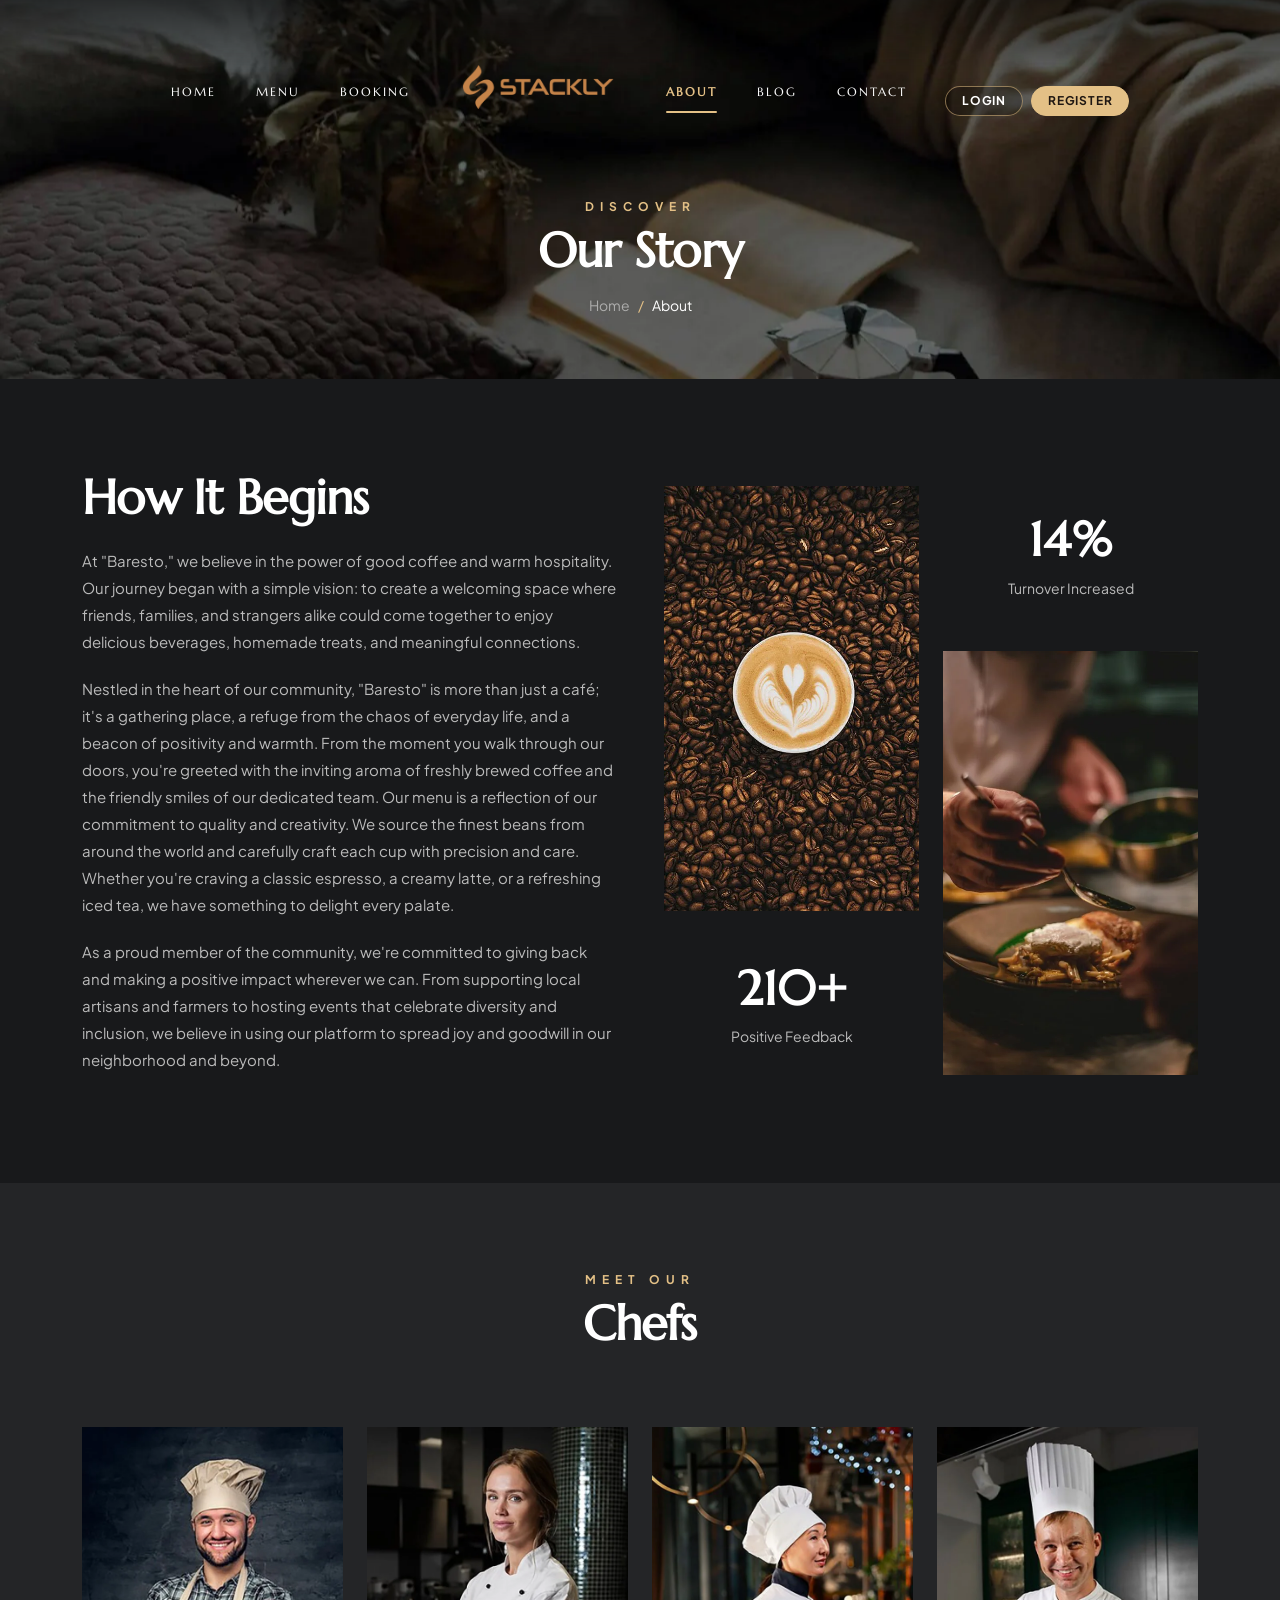
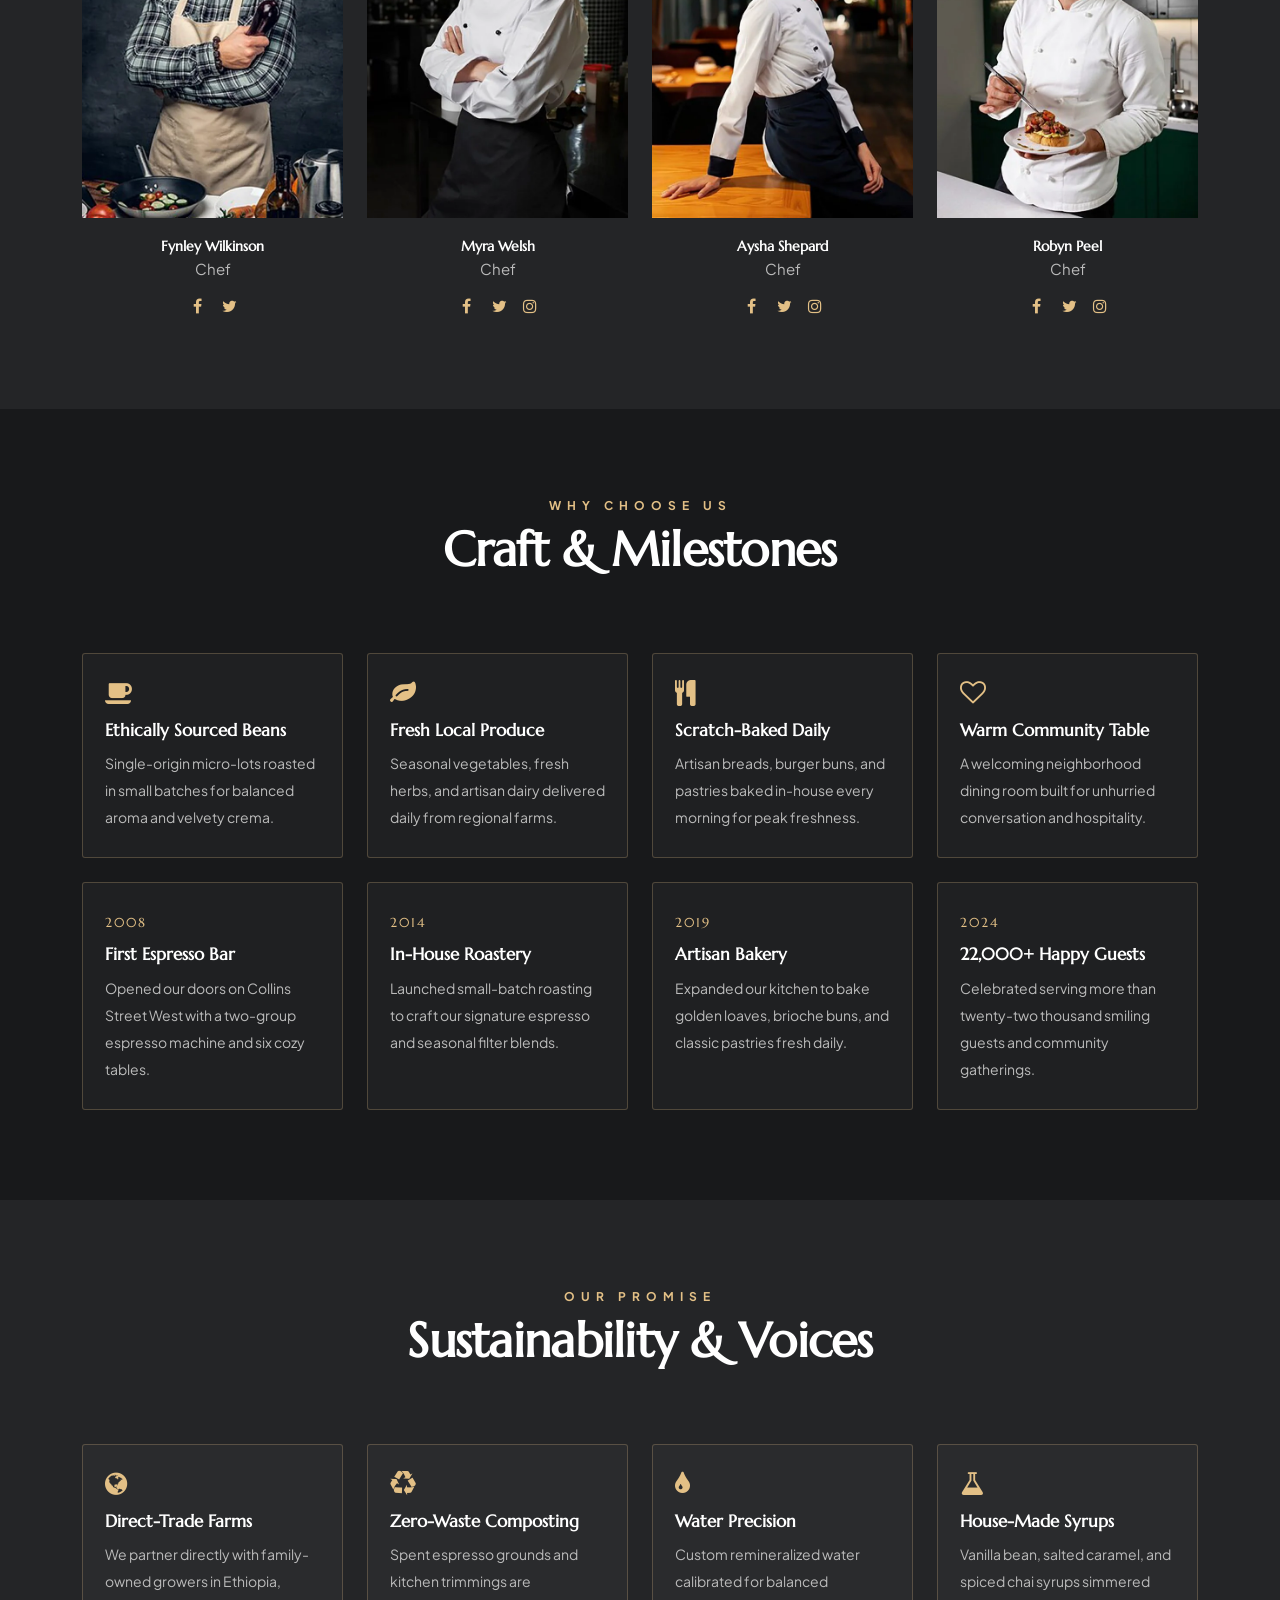
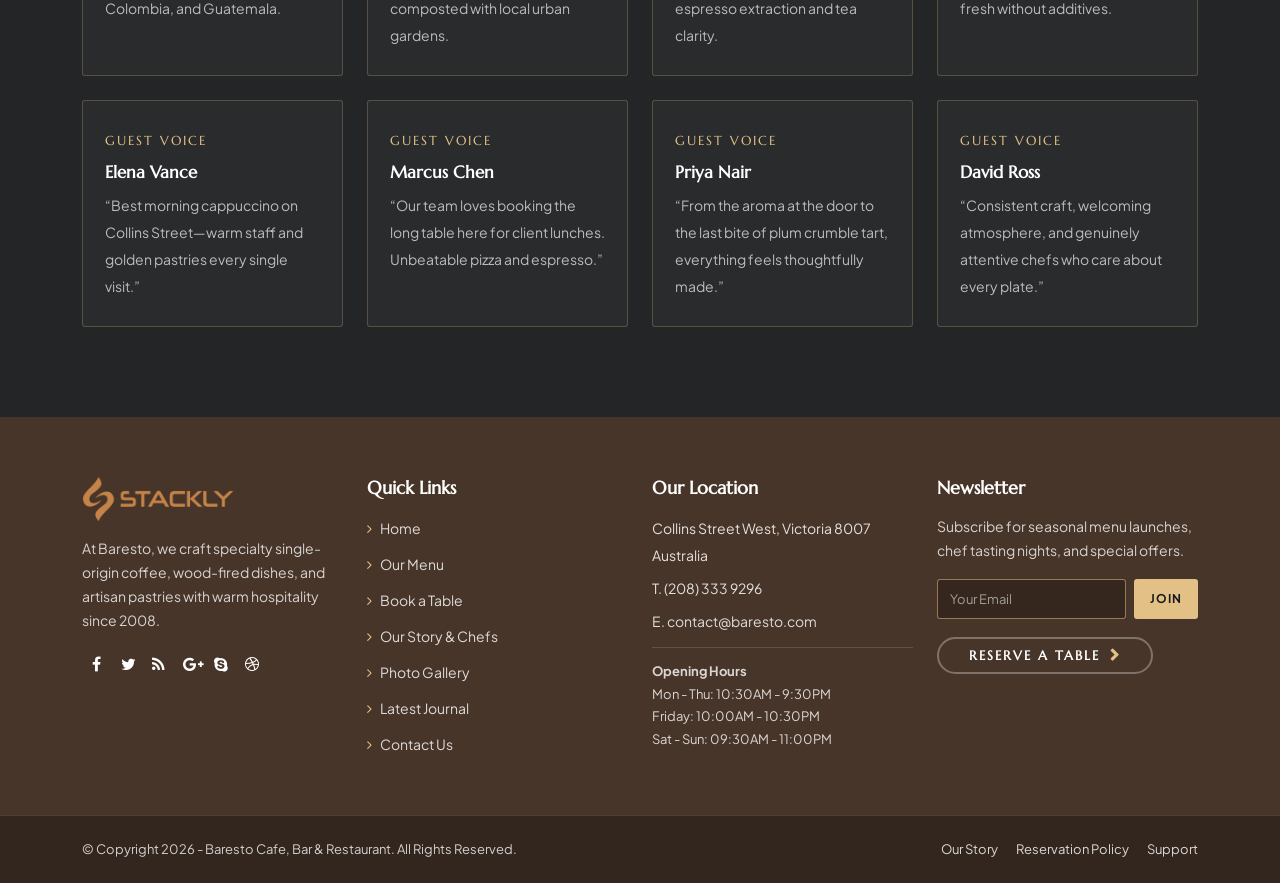
==== about.html @ f7b606c1 "Initial commit: Stackly Restaurant & Cafe website" ====
<!DOCTYPE html>
<html lang="en">

<head>
    <meta charset="utf-8">
    <link rel="icon" href="images/icon.webp" type="image/webp" sizes="16x16">
    <title>Our Story - Baresto</title>
    <meta name="viewport" content="width=device-width, initial-scale=1.0">
    <meta name="description" content="">
    <meta name="keywords" content="">
    <meta name="author" content="">

    <!-- CSS Files
    ================================================== -->
    <link rel="stylesheet" href="css/bootstrap.css" type="text/css">
    <link rel="stylesheet" href="css/plugins.css" type="text/css">
    <link rel="stylesheet" href="css/style.css" type="text/css">
    <link rel="stylesheet" href="css/coloring.css" type="text/css">

    <!-- css for scheme color -->
    <link rel="stylesheet" href="css/cream.css" type="text/css" id="colors">

    <!-- custom css -->
    <link rel="stylesheet" href="css/03_custom.css" type="text/css">

    <style>
        .wow {
            visibility: visible !important;
        }

        #subheader {
            position: relative;
        }

        #subheader h1 {
            float: none;
            margin: 0 0 12px 0;
            padding: 0;
            border: none;
            display: block;
            font-family: var(--title-font);
            font-size: 48px;
            font-weight: var(--title-font-weight);
            letter-spacing: -.015em;
            line-height: 1.2;
            text-transform: none;
            color: #ffffff;
        }

        #subheader .breadcrumb {
            margin-top: 12px;
            margin-bottom: 0;
        }

        .de_count {
            padding: 25px 0;
        }

        .de_count h3,
        .de_count h3 span {
            color: #ffffff;
            font-size: 48px;
            margin-bottom: 5px;
        }

        .de_count > span {
            text-transform: none;
            color: var(--body-font-color-dark);
            font-size: 14px;
        }

        .about-card {
            border: 1px solid rgba(227, 192, 134, 0.25);
            background: rgba(255, 255, 255, 0.03);
            border-radius: 3px;
            padding: 26px 22px;
            height: 100%;
        }

        .about-card i {
            font-size: 26px;
            color: var(--primary-color);
            margin-bottom: 14px;
            display: inline-block;
        }

        .about-card .milestone-year {
            font-family: var(--title-font);
            font-size: 13px;
            letter-spacing: 2px;
            text-transform: uppercase;
            color: var(--primary-color);
            margin-bottom: 8px;
        }

        .about-card h4 {
            color: #ffffff;
            font-size: 17px;
            margin-bottom: 10px;
        }

        .about-card p {
            margin-bottom: 0;
            font-size: 14px;
        }

        @media only screen and (max-width: 992px) {
            header.transparent:not(.bg-dark) {
                position: absolute;
                top: 0;
                left: 0;
                width: 100%;
                background-color: transparent !important;
                background-image: linear-gradient(to bottom, rgba(0, 0, 0, 0.55) 0%, rgba(0, 0, 0, 0) 100%);
            }

            #subheader {
                padding: 95px 0 35px 0;
            }

            #subheader h1 {
                font-size: 38px;
                margin: 0 0 10px 0;
            }
        }
    </style>
</head>

<body class="dark-scheme">

    <div id="wrapper">

        <!-- header begin -->
        <header class="header_center transparent">
            <div class="container">
                <div class="row">
                    <div class="col-lg-12">
                        <!-- logo begin -->
                        <div id="logo">
                            <a href="index.html">
                                <img class="logo logo_dark_bg" src="images/logo.webp" alt="">
                                <img class="logo logo_light_bg" src="images/logo.webp" alt="">
                            </a>
                        </div>
                        <!-- logo close -->

                        <!-- small button begin -->
                        <span id="menu-btn"></span>
                        <!-- small button close -->

                        <!-- mainmenu begin -->
                        <nav>
                            <ul id="mainmenu">
                                <li><a href="index.html">Home</a></li>
                                <li><a href="menu.html">menu</a></li>
                                <li><a href="booking.html">Booking</a></li>
                                <li><a href="about.html" class="active" aria-current="page">About</a>
                                    <ul>
                                        <li><a href="about.html" class="active" aria-current="page">About</a></li>
                                        <li><a href="gallery.html">Gallery</a></li>
                                    </ul>
                                </li>
                                <li><a href="blog.html">Blog</a></li>
                                <li><a href="contact.html">Contact</a></li>
                            </ul>
                        </nav>
                        <div class="clearfix"></div>
                    </div>
                    <!-- mainmenu close -->
                </div>
            </div>
        </header>
        <!-- header close -->

        <!-- content begin -->
        <div id="content" class="no-bottom no-top">

            <!-- subheader begin -->
            <section id="subheader" class="jarallax text-light">
                <img src="images/bg-6.webp" class="jarallax-img" alt="">
                <div class="container">
                    <div class="row">
                        <div class="col-lg-12 text-center">
                            <h5 class="uptitle">Discover</h5>
                            <h1>Our Story</h1>
                            <ol class="breadcrumb">
                                <li class="breadcrumb-item"><a href="index.html">Home</a></li>
                                <li class="breadcrumb-item active" aria-current="page">About</li>
                            </ol>
                        </div>
                    </div>
                </div>
            </section>
            <!-- subheader close -->

            <!-- our story section begin -->
            <section>
                <div class="container">
                    <div class="row gx-5 align-items-center">
                        <div class="col-lg-6">
                            <h2>How It Begins</h2>
                            <p>At "Baresto," we believe in the power of good coffee and warm hospitality. Our journey began with a simple vision: to create a welcoming space where friends, families, and strangers alike could come together to enjoy delicious beverages, homemade treats, and meaningful connections.</p>

                            <p>Nestled in the heart of our community, "Baresto" is more than just a café; it's a gathering place, a refuge from the chaos of everyday life, and a beacon of positivity and warmth. From the moment you walk through our doors, you're greeted with the inviting aroma of freshly brewed coffee and the friendly smiles of our dedicated team. Our menu is a reflection of our commitment to quality and creativity. We source the finest beans from around the world and carefully craft each cup with precision and care. Whether you're craving a classic espresso, a creamy latte, or a refreshing iced tea, we have something to delight every palate.</p>

                            <p>As a proud member of the community, we're committed to giving back and making a positive impact wherever we can. From supporting local artisans and farmers to hosting events that celebrate diversity and inclusion, we believe in using our platform to spread joy and goodwill in our neighborhood and beyond.</p>
                        </div>

                        <div class="col-lg-6">
                            <div class="row g-4 align-items-center">
                                <div class="col-6">
                                    <img src="images/4.webp" class="img-fluid mb-4" alt="">
                                    <div class="de_count">
                                        <h3><span class="timer" data-to="750" data-speed="2500">750</span>+</h3>
                                        <span>Positive Feedback</span>
                                    </div>
                                </div>
                                <div class="col-6">
                                    <div class="de_count mb-4">
                                        <h3><span class="timer" data-to="50" data-speed="2500">50</span>%</h3>
                                        <span>Turnover Increased</span>
                                    </div>
                                    <img src="images/5.webp" class="img-fluid" alt="">
                                </div>
                            </div>
                        </div>
                    </div>
                </div>
            </section>
            <!-- our story section close -->

            <!-- chefs section begin -->
            <section data-bgcolor="rgba(255, 255, 255, .05)">
                <div class="container">
                    <div class="row g-4">
                        <div class="col-lg-12">
                            <div class="text-center">
                                <h5 class="uptitle">Meet Our</h5>
                                <h2>Chefs</h2>
                                <div class="spacer-single"></div>
                            </div>
                        </div>

                        <div class="col-lg-3 col-6 text-center">
                            <div class="position-relative overflow-hidden mb20">
                                <img src="images/1_1.webp" class="img-fluid" alt="">
                            </div>
                            <h4 class="mb-0">Fynley Wilkinson</h4>
                            <div>Chef</div>
                            <div class="social-icons s2 mt-2">
                                <a href="404.html"><i class="fa fa-facebook"></i></a>
                                <a href="404.html"><i class="fa fa-twitter"></i></a>
                            </div>
                        </div>

                        <div class="col-lg-3 col-6 text-center">
                            <div class="position-relative overflow-hidden mb20">
                                <img src="images/2_1.webp" class="img-fluid" alt="">
                            </div>
                            <h4 class="mb-0">Myra Welsh</h4>
                            <div>Chef</div>
                            <div class="social-icons s2 mt-2">
                                <a href="404.html"><i class="fa fa-facebook"></i></a>
                                <a href="404.html"><i class="fa fa-twitter"></i></a>
                                <a href="404.html"><i class="fa fa-instagram"></i></a>
                            </div>
                        </div>

                        <div class="col-lg-3 col-6 text-center">
                            <div class="position-relative overflow-hidden mb20">
                                <img src="images/3_1.webp" class="img-fluid" alt="">
                            </div>
                            <h4 class="mb-0">Aysha Shepard</h4>
                            <div>Chef</div>
                            <div class="social-icons s2 mt-2">
                                <a href="404.html"><i class="fa fa-facebook"></i></a>
                                <a href="404.html"><i class="fa fa-twitter"></i></a>
                                <a href="404.html"><i class="fa fa-instagram"></i></a>
                            </div>
                        </div>

                        <div class="col-lg-3 col-6 text-center">
                            <div class="position-relative overflow-hidden mb20">
                                <img src="images/4_1.webp" class="img-fluid" alt="">
                            </div>
                            <h4 class="mb-0">Robyn Peel</h4>
                            <div>Chef</div>
                            <div class="social-icons s2 mt-2">
                                <a href="404.html"><i class="fa fa-facebook"></i></a>
                                <a href="404.html"><i class="fa fa-twitter"></i></a>
                                <a href="404.html"><i class="fa fa-instagram"></i></a>
                            </div>
                        </div>
                    </div>
                </div>
            </section>
            <!-- chefs section close -->

            <!-- values & milestones section begin -->
            <section>
                <div class="container">
                    <div class="row g-4">
                        <div class="col-lg-12 text-center">
                            <h5 class="uptitle">Why Choose Us</h5>
                            <h2>Craft &amp; Milestones</h2>
                            <div class="spacer-single"></div>
                        </div>

                        <div class="col-lg-3 col-md-6">
                            <div class="about-card">
                                <i class="fa fa-coffee"></i>
                                <h4>Ethically Sourced Beans</h4>
                                <p>Single-origin micro-lots roasted in small batches for balanced aroma and velvety crema.</p>
                            </div>
                        </div>

                        <div class="col-lg-3 col-md-6">
                            <div class="about-card">
                                <i class="fa fa-leaf"></i>
                                <h4>Fresh Local Produce</h4>
                                <p>Seasonal vegetables, fresh herbs, and artisan dairy delivered daily from regional farms.</p>
                            </div>
                        </div>

                        <div class="col-lg-3 col-md-6">
                            <div class="about-card">
                                <i class="fa fa-cutlery"></i>
                                <h4>Scratch-Baked Daily</h4>
                                <p>Artisan breads, burger buns, and pastries baked in-house every morning for peak freshness.</p>
                            </div>
                        </div>

                        <div class="col-lg-3 col-md-6">
                            <div class="about-card">
                                <i class="fa fa-heart-o"></i>
                                <h4>Warm Community Table</h4>
                                <p>A welcoming neighborhood dining room built for unhurried conversation and hospitality.</p>
                            </div>
                        </div>

                        <div class="col-lg-3 col-md-6">
                            <div class="about-card">
                                <div class="milestone-year">2008</div>
                                <h4>First Espresso Bar</h4>
                                <p>Opened our doors on Collins Street West with a two-group espresso machine and six cozy tables.</p>
                            </div>
                        </div>

                        <div class="col-lg-3 col-md-6">
                            <div class="about-card">
                                <div class="milestone-year">2014</div>
                                <h4>In-House Roastery</h4>
                                <p>Launched small-batch roasting to craft our signature espresso and seasonal filter blends.</p>
                            </div>
                        </div>

                        <div class="col-lg-3 col-md-6">
                            <div class="about-card">
                                <div class="milestone-year">2019</div>
                                <h4>Artisan Bakery</h4>
                                <p>Expanded our kitchen to bake golden loaves, brioche buns, and classic pastries fresh daily.</p>
                            </div>
                        </div>

                        <div class="col-lg-3 col-md-6">
                            <div class="about-card">
                                <div class="milestone-year">2024</div>
                                <h4>22,000+ Happy Guests</h4>
                                <p>Celebrated serving more than twenty-two thousand smiling guests and community gatherings.</p>
                            </div>
                        </div>
                    </div>
                </div>
            </section>
            <!-- values & milestones section close -->

            <!-- sustainability & voices section begin -->
            <section data-bgcolor="rgba(255, 255, 255, .05)">
                <div class="container">
                    <div class="row g-4">
                        <div class="col-lg-12 text-center">
                            <h5 class="uptitle">Our Promise</h5>
                            <h2>Sustainability &amp; Voices</h2>
                            <div class="spacer-single"></div>
                        </div>

                        <div class="col-lg-3 col-md-6">
                            <div class="about-card">
                                <i class="fa fa-globe"></i>
                                <h4>Direct-Trade Farms</h4>
                                <p>We partner directly with family-owned growers in Ethiopia, Colombia, and Guatemala.</p>
                            </div>
                        </div>

                        <div class="col-lg-3 col-md-6">
                            <div class="about-card">
                                <i class="fa fa-recycle"></i>
                                <h4>Zero-Waste Composting</h4>
                                <p>Spent espresso grounds and kitchen trimmings are composted with local urban gardens.</p>
                            </div>
                        </div>

                        <div class="col-lg-3 col-md-6">
                            <div class="about-card">
                                <i class="fa fa-tint"></i>
                                <h4>Water Precision</h4>
                                <p>Custom remineralized water calibrated for balanced espresso extraction and tea clarity.</p>
                            </div>
                        </div>

                        <div class="col-lg-3 col-md-6">
                            <div class="about-card">
                                <i class="fa fa-flask"></i>
                                <h4>House-Made Syrups</h4>
                                <p>Vanilla bean, salted caramel, and spiced chai syrups simmered fresh without additives.</p>
                            </div>
                        </div>

                        <div class="col-lg-3 col-md-6">
                            <div class="about-card">
                                <div class="milestone-year">Guest Voice</div>
                                <h4>Elena Vance</h4>
                                <p>“Best morning cappuccino on Collins Street—warm staff and golden pastries every single visit.”</p>
                            </div>
                        </div>

                        <div class="col-lg-3 col-md-6">
                            <div class="about-card">
                                <div class="milestone-year">Guest Voice</div>
                                <h4>Marcus Chen</h4>
                                <p>“Our team loves booking the long table here for client lunches. Unbeatable pizza and espresso.”</p>
                            </div>
                        </div>

                        <div class="col-lg-3 col-md-6">
                            <div class="about-card">
                                <div class="milestone-year">Guest Voice</div>
                                <h4>Priya Nair</h4>
                                <p>“From the aroma at the door to the last bite of plum crumble tart, everything feels thoughtfully made.”</p>
                            </div>
                        </div>

                        <div class="col-lg-3 col-md-6">
                            <div class="about-card">
                                <div class="milestone-year">Guest Voice</div>
                                <h4>David Ross</h4>
                                <p>“Consistent craft, welcoming atmosphere, and genuinely attentive chefs who care about every plate.”</p>
                            </div>
                        </div>
                    </div>
                </div>
            </section>
            <!-- sustainability & voices section close -->

        </div>
        <!-- content close -->

        <!-- footer begin -->
        <footer>
            <div class="container">
                <div class="row g-4">
                    <div class="col-lg-3 col-md-6 sm-text-center">
                        <img class="logo" src="images/logo.webp" alt="Baresto">
                        <p class="footer-desc">At Baresto, we craft specialty single-origin coffee, wood-fired dishes, and artisan pastries with warm hospitality since 2008.</p>
                        <div class="social-icons">
                            <a href="404.html"><i class="fa fa-facebook fa-lg"></i></a>
                            <a href="404.html"><i class="fa fa-twitter fa-lg"></i></a>
                            <a href="404.html"><i class="fa fa-rss fa-lg"></i></a>
                            <a href="404.html"><i class="fa fa-google-plus fa-lg"></i></a>
                            <a href="404.html"><i class="fa fa-skype fa-lg"></i></a>
                            <a href="404.html"><i class="fa fa-dribbble fa-lg"></i></a>
                        </div>
                    </div>

                    <div class="col-lg-3 col-md-6 sm-text-center">
                        <h3>Quick Links</h3>
                        <ul class="footer-links">
                            <li><a href="index.html">Home</a></li>
                            <li><a href="menu.html">Our Menu</a></li>
                            <li><a href="booking.html">Book a Table</a></li>
                            <li><a href="about.html">Our Story &amp; Chefs</a></li>
                            <li><a href="gallery.html">Photo Gallery</a></li>
                            <li><a href="blog.html">Latest Journal</a></li>
                            <li><a href="contact.html">Contact Us</a></li>
                        </ul>
                    </div>

                    <div class="col-lg-3 col-md-6 sm-text-center footer-contact">
                        <h3>Our Location</h3>
                        <p>Collins Street West, Victoria 8007 Australia</p>
                        <p>T. (208) 333 9296</p>
                        <p>E. <a href="mailto:contact@baresto.com">contact@baresto.com</a></p>
                        <div class="footer-hours">
                            <strong>Opening Hours</strong><br>
                            Mon - Thu: 10:30AM - 9:30PM<br>
                            Friday: 10:00AM - 10:30PM<br>
                            Sat - Sun: 09:30AM - 11:00PM
                        </div>
                    </div>

                    <div class="col-lg-3 col-md-6 sm-text-center">
                        <h3>Newsletter</h3>
                        <p class="footer-desc">Subscribe for seasonal menu launches, chef tasting nights, and special offers.</p>
                        <form class="footer-newsletter" action="#" method="post">
                            <input type="email" placeholder="Your Email" required>
                            <button type="submit">Join</button>
                        </form>
                        <div class="footer-newsletter-msg" role="status" aria-live="polite"></div>
                        <a href="404.html" class="btn-line mt-2">Reserve a Table</a>
                    </div>
                </div>
            </div>

            <div class="subfooter">
                <div class="container">
                    <div class="row align-items-center">
                        <div class="col-md-6 sm-text-center">
                            &copy; Copyright 2026 - Baresto Cafe, Bar &amp; Restaurant. All Rights Reserved.
                        </div>
                        <div class="col-md-6 text-md-end sm-text-center subfooter-links">
                            <a href="about.html">Our Story</a>
                            <a href="booking.html">Reservation Policy</a>
                            <a href="contact.html">Support</a>
                        </div>
                    </div>
                </div>
            </div>
        </footer>
        <!-- footer close -->

        <div id="preloader">
            <div class="preloader1"></div>
        </div>
    </div>

    <!-- Javascript Files
    ================================================== -->
    <script src="js/plugins.js"></script>
    <script src="js/designesia.js"></script>

</body>

</html>
---- css/plugins.css ----
@charset "utf-8";
/*!
 * animate.css -http://daneden.me/animate
 * Version - 3.5.1
 * Licensed under the MIT license - http://opensource.org/licenses/MIT
 *
 * Copyright (c) 2016 Daniel Eden
 */
 .animated{-webkit-animation-duration:1s;animation-duration:1s;-webkit-animation-fill-mode:both;animation-fill-mode:both}.animated.infinite{-webkit-animation-iteration-count:infinite;animation-iteration-count:infinite}.animated.hinge{-webkit-animation-duration:2s;animation-duration:2s}.animated.flipOutX,.animated.flipOutY,.animated.bounceIn,.animated.bounceOut{-webkit-animation-duration:.75s;animation-duration:.75s}@-webkit-keyframes bounce{from,20%,53%,80%,to{-webkit-animation-timing-function:cubic-bezier(.215,.61,.355,1);animation-timing-function:cubic-bezier(.215,.61,.355,1);-webkit-transform:translate3d(0,0,0);transform:translate3d(0,0,0)}40%,43%{-webkit-animation-timing-function:cubic-bezier(.755,.05,.855,.06);animation-timing-function:cubic-bezier(.755,.05,.855,.06);-webkit-transform:translate3d(0,-30px,0);transform:translate3d(0,-30px,0)}70%{-webkit-animation-timing-function:cubic-bezier(.755,.05,.855,.06);animation-timing-function:cubic-bezier(.755,.05,.855,.06);-webkit-transform:translate3d(0,-15px,0);transform:translate3d(0,-15px,0)}90%{-webkit-transform:translate3d(0,-4px,0);transform:translate3d(0,-4px,0)}}@keyframes bounce{from,20%,53%,80%,to{-webkit-animation-timing-function:cubic-bezier(.215,.61,.355,1);animation-timing-function:cubic-bezier(.215,.61,.355,1);-webkit-transform:translate3d(0,0,0);transform:translate3d(0,0,0)}40%,43%{-webkit-animation-timing-function:cubic-bezier(.755,.05,.855,.06);animation-timing-function:cubic-bezier(.755,.05,.855,.06);-webkit-transform:translate3d(0,-30px,0);transform:translate3d(0,-30px,0)}70%{-webkit-animation-timing-function:cubic-bezier(.755,.05,.855,.06);animation-timing-function:cubic-bezier(.755,.05,.855,.06);-webkit-transform:translate3d(0,-15px,0);transform:translate3d(0,-15px,0)}90%{-webkit-transform:translate3d(0,-4px,0);transform:translate3d(0,-4px,0)}}.bounce{-webkit-animation-name:bounce;animation-name:bounce;-webkit-transform-origin:center bottom;transform-origin:center bottom}@-webkit-keyframes flash{from,50%,to{opacity:1}25%,75%{opacity:0}}@keyframes flash{from,50%,to{opacity:1}25%,75%{opacity:0}}.flash{-webkit-animation-name:flash;animation-name:flash}@-webkit-keyframes pulse{from{-webkit-transform:scale3d(1,1,1);transform:scale3d(1,1,1)}50%{-webkit-transform:scale3d(1.05,1.05,1.05);transform:scale3d(1.05,1.05,1.05)}to{-webkit-transform:scale3d(1,1,1);transform:scale3d(1,1,1)}}@keyframes pulse{from{-webkit-transform:scale3d(1,1,1);transform:scale3d(1,1,1)}50%{-webkit-transform:scale3d(1.05,1.05,1.05);transform:scale3d(1.05,1.05,1.05)}to{-webkit-transform:scale3d(1,1,1);transform:scale3d(1,1,1)}}.pulse{-webkit-animation-name:pulse;animation-name:pulse}@-webkit-keyframes rubberBand{from{-webkit-transform:scale3d(1,1,1);transform:scale3d(1,1,1)}30%{-webkit-transform:scale3d(1.25,.75,1);transform:scale3d(1.25,.75,1)}40%{-webkit-transform:scale3d(.75,1.25,1);transform:scale3d(.75,1.25,1)}50%{-webkit-transform:scale3d(1.15,.85,1);transform:scale3d(1.15,.85,1)}65%{-webkit-transform:scale3d(.95,1.05,1);transform:scale3d(.95,1.05,1)}75%{-webkit-transform:scale3d(1.05,.95,1);transform:scale3d(1.05,.95,1)}to{-webkit-transform:scale3d(1,1,1);transform:scale3d(1,1,1)}}@keyframes rubberBand{from{-webkit-transform:scale3d(1,1,1);transform:scale3d(1,1,1)}30%{-webkit-transform:scale3d(1.25,.75,1);transform:scale3d(1.25,.75,1)}40%{-webkit-transform:scale3d(.75,1.25,1);transform:scale3d(.75,1.25,1)}50%{-webkit-transform:scale3d(1.15,.85,1);transform:scale3d(1.15,.85,1)}65%{-webkit-transform:scale3d(.95,1.05,1);transform:scale3d(.95,1.05,1)}75%{-webkit-transform:scale3d(1.05,.95,1);transform:scale3d(1.05,.95,1)}to{-webkit-transform:scale3d(1,1,1);transform:scale3d(1,1,1)}}.rubberBand{-webkit-animation-name:rubberBand;animation-name:rubberBand}@-webkit-keyframes shake{from,to{-webkit-transform:translate3d(0,0,0);transform:translate3d(0,0,0)}10%,30%,50%,70%,90%{-webkit-transform:translate3d(-10px,0,0);transform:translate3d(-10px,0,0)}20%,40%,60%,80%{-webkit-transform:translate3d(10px,0,0);transform:translate3d(10px,0,0)}}@keyframes shake{from,to{-webkit-transform:translate3d(0,0,0);transform:translate3d(0,0,0)}10%,30%,50%,70%,90%{-webkit-transform:translate3d(-10px,0,0);transform:translate3d(-10px,0,0)}20%,40%,60%,80%{-webkit-transform:translate3d(10px,0,0);transform:translate3d(10px,0,0)}}.shake{-webkit-animation-name:shake;animation-name:shake}@-webkit-keyframes headShake{0%{-webkit-transform:translateX(0);transform:translateX(0)}6.5%{-webkit-transform:translateX(-6px) rotateY(-9deg);transform:translateX(-6px) rotateY(-9deg)}18.5%{-webkit-transform:translateX(5px) rotateY(7deg);transform:translateX(5px) rotateY(7deg)}31.5%{-webkit-transform:translateX(-3px) rotateY(-5deg);transform:translateX(-3px) rotateY(-5deg)}43.5%{-webkit-transform:translateX(2px) rotateY(3deg);transform:translateX(2px) rotateY(3deg)}50%{-webkit-transform:translateX(0);transform:translateX(0)}}@keyframes headShake{0%{-webkit-transform:translateX(0);transform:translateX(0)}6.5%{-webkit-transform:translateX(-6px) rotateY(-9deg);transform:translateX(-6px) rotateY(-9deg)}18.5%{-webkit-transform:translateX(5px) rotateY(7deg);transform:translateX(5px) rotateY(7deg)}31.5%{-webkit-transform:translateX(-3px) rotateY(-5deg);transform:translateX(-3px) rotateY(-5deg)}43.5%{-webkit-transform:translateX(2px) rotateY(3deg);transform:translateX(2px) rotateY(3deg)}50%{-webkit-transform:translateX(0);transform:translateX(0)}}.headShake{-webkit-animation-timing-function:ease-in-out;animation-timing-function:ease-in-out;-webkit-animation-name:headShake;animation-name:headShake}@-webkit-keyframes swing{20%{-webkit-transform:rotate3d(0,0,1,15deg);transform:rotate3d(0,0,1,15deg)}40%{-webkit-transform:rotate3d(0,0,1,-10deg);transform:rotate3d(0,0,1,-10deg)}60%{-webkit-transform:rotate3d(0,0,1,5deg);transform:rotate3d(0,0,1,5deg)}80%{-webkit-transform:rotate3d(0,0,1,-5deg);transform:rotate3d(0,0,1,-5deg)}to{-webkit-transform:rotate3d(0,0,1,0deg);transform:rotate3d(0,0,1,0deg)}}@keyframes swing{20%{-webkit-transform:rotate3d(0,0,1,15deg);transform:rotate3d(0,0,1,15deg)}40%{-webkit-transform:rotate3d(0,0,1,-10deg);transform:rotate3d(0,0,1,-10deg)}60%{-webkit-transform:rotate3d(0,0,1,5deg);transform:rotate3d(0,0,1,5deg)}80%{-webkit-transform:rotate3d(0,0,1,-5deg);transform:rotate3d(0,0,1,-5deg)}to{-webkit-transform:rotate3d(0,0,1,0deg);transform:rotate3d(0,0,1,0deg)}}.swing{-webkit-transform-origin:top center;transform-origin:top center;-webkit-animation-name:swing;animation-name:swing}@-webkit-keyframes tada{from{-webkit-transform:scale3d(1,1,1);transform:scale3d(1,1,1)}10%,20%{-webkit-transform:scale3d(.9,.9,.9) rotate3d(0,0,1,-3deg);transform:scale3d(.9,.9,.9) rotate3d(0,0,1,-3deg)}30%,50%,70%,90%{-webkit-transform:scale3d(1.1,1.1,1.1) rotate3d(0,0,1,3deg);transform:scale3d(1.1,1.1,1.1) rotate3d(0,0,1,3deg)}40%,60%,80%{-webkit-transform:scale3d(1.1,1.1,1.1) rotate3d(0,0,1,-3deg);transform:scale3d(1.1,1.1,1.1) rotate3d(0,0,1,-3deg)}to{-webkit-transform:scale3d(1,1,1);transform:scale3d(1,1,1)}}@keyframes tada{from{-webkit-transform:scale3d(1,1,1);transform:scale3d(1,1,1)}10%,20%{-webkit-transform:scale3d(.9,.9,.9) rotate3d(0,0,1,-3deg);transform:scale3d(.9,.9,.9) rotate3d(0,0,1,-3deg)}30%,50%,70%,90%{-webkit-transform:scale3d(1.1,1.1,1.1) rotate3d(0,0,1,3deg);transform:scale3d(1.1,1.1,1.1) rotate3d(0,0,1,3deg)}40%,60%,80%{-webkit-transform:scale3d(1.1,1.1,1.1) rotate3d(0,0,1,-3deg);transform:scale3d(1.1,1.1,1.1) rotate3d(0,0,1,-3deg)}to{-webkit-transform:scale3d(1,1,1);transform:scale3d(1,1,1)}}.tada{-webkit-animation-name:tada;animation-name:tada}@-webkit-keyframes wobble{from{-webkit-transform:none;transform:none}15%{-webkit-transform:translate3d(-25%,0,0) rotate3d(0,0,1,-5deg);transform:translate3d(-25%,0,0) rotate3d(0,0,1,-5deg)}30%{-webkit-transform:translate3d(20%,0,0) rotate3d(0,0,1,3deg);transform:translate3d(20%,0,0) rotate3d(0,0,1,3deg)}45%{-webkit-transform:translate3d(-15%,0,0) rotate3d(0,0,1,-3deg);transform:translate3d(-15%,0,0) rotate3d(0,0,1,-3deg)}60%{-webkit-transform:translate3d(10%,0,0) rotate3d(0,0,1,2deg);transform:translate3d(10%,0,0) rotate3d(0,0,1,2deg)}75%{-webkit-transform:translate3d(-5%,0,0) rotate3d(0,0,1,-1deg);transform:translate3d(-5%,0,0) rotate3d(0,0,1,-1deg)}to{-webkit-transform:none;transform:none}}@keyframes wobble{from{-webkit-transform:none;transform:none}15%{-webkit-transform:translate3d(-25%,0,0) rotate3d(0,0,1,-5deg);transform:translate3d(-25%,0,0) rotate3d(0,0,1,-5deg)}30%{-webkit-transform:translate3d(20%,0,0) rotate3d(0,0,1,3deg);transform:translate3d(20%,0,0) rotate3d(0,0,1,3deg)}45%{-webkit-transform:translate3d(-15%,0,0) rotate3d(0,0,1,-3deg);transform:translate3d(-15%,0,0) rotate3d(0,0,1,-3deg)}60%{-webkit-transform:translate3d(10%,0,0) rotate3d(0,0,1,2deg);transform:translate3d(10%,0,0) rotate3d(0,0,1,2deg)}75%{-webkit-transform:translate3d(-5%,0,0) rotate3d(0,0,1,-1deg);transform:translate3d(-5%,0,0) rotate3d(0,0,1,-1deg)}to{-webkit-transform:none;transform:none}}.wobble{-webkit-animation-name:wobble;animation-name:wobble}@-webkit-keyframes jello{from,11.1%,to{-webkit-transform:none;transform:none}22.2%{-webkit-transform:skewX(-12.5deg) skewY(-12.5deg);transform:skewX(-12.5deg) skewY(-12.5deg)}33.3%{-webkit-transform:skewX(6.25deg) skewY(6.25deg);transform:skewX(6.25deg) skewY(6.25deg)}44.4%{-webkit-transform:skewX(-3.125deg) skewY(-3.125deg);transform:skewX(-3.125deg) skewY(-3.125deg)}55.5%{-webkit-transform:skewX(1.5625deg) skewY(1.5625deg);transform:skewX(1.5625deg) skewY(1.5625deg)}66.6%{-webkit-transform:skewX(-0.78125deg) skewY(-0.78125deg);transform:skewX(-0.78125deg) skewY(-0.78125deg)}77.7%{-webkit-transform:skewX(0.390625deg) skewY(0.390625deg);transform:skewX(0.390625deg) skewY(0.390625deg)}88.8%{-webkit-transform:skewX(-0.1953125deg) skewY(-0.1953125deg);transform:skewX(-0.1953125deg) skewY(-0.1953125deg)}}@keyframes jello{from,11.1%,to{-webkit-transform:none;transform:none}22.2%{-webkit-transform:skewX(-12.5deg) skewY(-12.5deg);transform:skewX(-12.5deg) skewY(-12.5deg)}33.3%{-webkit-transform:skewX(6.25deg) skewY(6.25deg);transform:skewX(6.25deg) skewY(6.25deg)}44.4%{-webkit-transform:skewX(-3.125deg) skewY(-3.125deg);transform:skewX(-3.125deg) skewY(-3.125deg)}55.5%{-webkit-transform:skewX(1.5625deg) skewY(1.5625deg);transform:skewX(1.5625deg) skewY(1.5625deg)}66.6%{-webkit-transform:skewX(-0.78125deg) skewY(-0.78125deg);transform:skewX(-0.78125deg) skewY(-0.78125deg)}77.7%{-webkit-transform:skewX(0.390625deg) skewY(0.390625deg);transform:skewX(0.390625deg) skewY(0.390625deg)}88.8%{-webkit-transform:skewX(-0.1953125deg) skewY(-0.1953125deg);transform:skewX(-0.1953125deg) skewY(-0.1953125deg)}}.jello{-webkit-animation-name:jello;animation-name:jello;-webkit-transform-origin:center;transform-origin:center}@-webkit-keyframes bounceIn{from,20%,40%,60%,80%,to{-webkit-animation-timing-function:cubic-bezier(.215,.61,.355,1);animation-timing-function:cubic-bezier(.215,.61,.355,1)}0%{opacity:0;-webkit-transform:scale3d(.3,.3,.3);transform:scale3d(.3,.3,.3)}20%{-webkit-transform:scale3d(1.1,1.1,1.1);transform:scale3d(1.1,1.1,1.1)}40%{-webkit-transform:scale3d(.9,.9,.9);transform:scale3d(.9,.9,.9)}60%{opacity:1;-webkit-transform:scale3d(1.03,1.03,1.03);transform:scale3d(1.03,1.03,1.03)}80%{-webkit-transform:scale3d(.97,.97,.97);transform:scale3d(.97,.97,.97)}to{opacity:1;-webkit-transform:scale3d(1,1,1);transform:scale3d(1,1,1)}}@keyframes bounceIn{from,20%,40%,60%,80%,to{-webkit-animation-timing-function:cubic-bezier(.215,.61,.355,1);animation-timing-function:cubic-bezier(.215,.61,.355,1)}0%{opacity:0;-webkit-transform:scale3d(.3,.3,.3);transform:scale3d(.3,.3,.3)}20%{-webkit-transform:scale3d(1.1,1.1,1.1);transform:scale3d(1.1,1.1,1.1)}40%{-webkit-transform:scale3d(.9,.9,.9);transform:scale3d(.9,.9,.9)}60%{opacity:1;-webkit-transform:scale3d(1.03,1.03,1.03);transform:scale3d(1.03,1.03,1.03)}80%{-webkit-transform:scale3d(.97,.97,.97);transform:scale3d(.97,.97,.97)}to{opacity:1;-webkit-transform:scale3d(1,1,1);transform:scale3d(1,1,1)}}.bounceIn{-webkit-animation-name:bounceIn;animation-name:bounceIn}@-webkit-keyframes bounceInDown{from,60%,75%,90%,to{-webkit-animation-timing-function:cubic-bezier(.215,.61,.355,1);animation-timing-function:cubic-bezier(.215,.61,.355,1)}0%{opacity:0;-webkit-transform:translate3d(0,-3000px,0);transform:translate3d(0,-3000px,0)}60%{opacity:1;-webkit-transform:translate3d(0,25px,0);transform:translate3d(0,25px,0)}75%{-webkit-transform:translate3d(0,-10px,0);transform:translate3d(0,-10px,0)}90%{-webkit-transform:translate3d(0,5px,0);transform:translate3d(0,5px,0)}to{-webkit-transform:none;transform:none}}@keyframes bounceInDown{from,60%,75%,90%,to{-webkit-animation-timing-function:cubic-bezier(.215,.61,.355,1);animation-timing-function:cubic-bezier(.215,.61,.355,1)}0%{opacity:0;-webkit-transform:translate3d(0,-3000px,0);transform:translate3d(0,-3000px,0)}60%{opacity:1;-webkit-transform:translate3d(0,25px,0);transform:translate3d(0,25px,0)}75%{-webkit-transform:translate3d(0,-10px,0);transform:translate3d(0,-10px,0)}90%{-webkit-transform:translate3d(0,5px,0);transform:translate3d(0,5px,0)}to{-webkit-transform:none;transform:none}}.bounceInDown{-webkit-animation-name:bounceInDown;animation-name:bounceInDown}@-webkit-keyframes bounceInLeft{from,60%,75%,90%,to{-webkit-animation-timing-function:cubic-bezier(.215,.61,.355,1);animation-timing-function:cubic-bezier(.215,.61,.355,1)}0%{opacity:0;-webkit-transform:translate3d(-3000px,0,0);transform:translate3d(-3000px,0,0)}60%{opacity:1;-webkit-transform:translate3d(25px,0,0);transform:translate3d(25px,0,0)}75%{-webkit-transform:translate3d(-10px,0,0);transform:translate3d(-10px,0,0)}90%{-webkit-transform:translate3d(5px,0,0);transform:translate3d(5px,0,0)}to{-webkit-transform:none;transform:none}}@keyframes bounceInLeft{from,60%,75%,90%,to{-webkit-animation-timing-function:cubic-bezier(.215,.61,.355,1);animation-timing-function:cubic-bezier(.215,.61,.355,1)}0%{opacity:0;-webkit-transform:translate3d(-3000px,0,0);transform:translate3d(-3000px,0,0)}60%{opacity:1;-webkit-transform:translate3d(25px,0,0);transform:translate3d(25px,0,0)}75%{-webkit-transform:translate3d(-10px,0,0);transform:translate3d(-10px,0,0)}90%{-webkit-transform:translate3d(5px,0,0);transform:translate3d(5px,0,0)}to{-webkit-transform:none;transform:none}}.bounceInLeft{-webkit-animation-name:bounceInLeft;animation-name:bounceInLeft}@-webkit-keyframes bounceInRight{from,60%,75%,90%,to{-webkit-animation-timing-function:cubic-bezier(.215,.61,.355,1);animation-timing-function:cubic-bezier(.215,.61,.355,1)}from{opacity:0;-webkit-transform:translate3d(3000px,0,0);transform:translate3d(3000px,0,0)}60%{opacity:1;-webkit-transform:translate3d(-25px,0,0);transform:translate3d(-25px,0,0)}75%{-webkit-transform:translate3d(10px,0,0);transform:translate3d(10px,0,0)}90%{-webkit-transform:translate3d(-5px,0,0);transform:translate3d(-5px,0,0)}to{-webkit-transform:none;transform:none}}@keyframes bounceInRight{from,60%,75%,90%,to{-webkit-animation-timing-function:cubic-bezier(.215,.61,.355,1);animation-timing-function:cubic-bezier(.215,.61,.355,1)}from{opacity:0;-webkit-transform:translate3d(3000px,0,0);transform:translate3d(3000px,0,0)}60%{opacity:1;-webkit-transform:translate3d(-25px,0,0);transform:translate3d(-25px,0,0)}75%{-webkit-transform:translate3d(10px,0,0);transform:translate3d(10px,0,0)}90%{-webkit-transform:translate3d(-5px,0,0);transform:translate3d(-5px,0,0)}to{-webkit-transform:none;transform:none}}.bounceInRight{-webkit-animation-name:bounceInRight;animation-name:bounceInRight}@-webkit-keyframes bounceInUp{from,60%,75%,90%,to{-webkit-animation-timing-function:cubic-bezier(.215,.61,.355,1);animation-timing-function:cubic-bezier(.215,.61,.355,1)}from{opacity:0;-webkit-transform:translate3d(0,3000px,0);transform:translate3d(0,3000px,0)}60%{opacity:1;-webkit-transform:translate3d(0,-20px,0);transform:translate3d(0,-20px,0)}75%{-webkit-transform:translate3d(0,10px,0);transform:translate3d(0,10px,0)}90%{-webkit-transform:translate3d(0,-5px,0);transform:translate3d(0,-5px,0)}to{-webkit-transform:translate3d(0,0,0);transform:translate3d(0,0,0)}}@keyframes bounceInUp{from,60%,75%,90%,to{-webkit-animation-timing-function:cubic-bezier(.215,.61,.355,1);animation-timing-function:cubic-bezier(.215,.61,.355,1)}from{opacity:0;-webkit-transform:translate3d(0,3000px,0);transform:translate3d(0,3000px,0)}60%{opacity:1;-webkit-transform:translate3d(0,-20px,0);transform:translate3d(0,-20px,0)}75%{-webkit-transform:translate3d(0,10px,0);transform:translate3d(0,10px,0)}90%{-webkit-transform:translate3d(0,-5px,0);transform:translate3d(0,-5px,0)}to{-webkit-transform:translate3d(0,0,0);transform:translate3d(0,0,0)}}.bounceInUp{-webkit-animation-name:bounceInUp;animation-name:bounceInUp}@-webkit-keyframes bounceOut{20%{-webkit-transform:scale3d(.9,.9,.9);transform:scale3d(.9,.9,.9)}50%,55%{opacity:1;-webkit-transform:scale3d(1.1,1.1,1.1);transform:scale3d(1.1,1.1,1.1)}to{opacity:0;-webkit-transform:scale3d(.3,.3,.3);transform:scale3d(.3,.3,.3)}}@keyframes bounceOut{20%{-webkit-transform:scale3d(.9,.9,.9);transform:scale3d(.9,.9,.9)}50%,55%{opacity:1;-webkit-transform:scale3d(1.1,1.1,1.1);transform:scale3d(1.1,1.1,1.1)}to{opacity:0;-webkit-transform:scale3d(.3,.3,.3);transform:scale3d(.3,.3,.3)}}.bounceOut{-webkit-animation-name:bounceOut;animation-name:bounceOut}@-webkit-keyframes bounceOutDown{20%{-webkit-transform:translate3d(0,10px,0);transform:translate3d(0,10px,0)}40%,45%{opacity:1;-webkit-transform:translate3d(0,-20px,0);transform:translate3d(0,-20px,0)}to{opacity:0;-webkit-transform:translate3d(0,2000px,0);transform:translate3d(0,2000px,0)}}@keyframes bounceOutDown{20%{-webkit-transform:translate3d(0,10px,0);transform:translate3d(0,10px,0)}40%,45%{opacity:1;-webkit-transform:translate3d(0,-20px,0);transform:translate3d(0,-20px,0)}to{opacity:0;-webkit-transform:translate3d(0,2000px,0);transform:translate3d(0,2000px,0)}}.bounceOutDown{-webkit-animation-name:bounceOutDown;animation-name:bounceOutDown}@-webkit-keyframes bounceOutLeft{20%{opacity:1;-webkit-transform:translate3d(20px,0,0);transform:translate3d(20px,0,0)}to{opacity:0;-webkit-transform:translate3d(-2000px,0,0);transform:translate3d(-2000px,0,0)}}@keyframes bounceOutLeft{20%{opacity:1;-webkit-transform:translate3d(20px,0,0);transform:translate3d(20px,0,0)}to{opacity:0;-webkit-transform:translate3d(-2000px,0,0);transform:translate3d(-2000px,0,0)}}.bounceOutLeft{-webkit-animation-name:bounceOutLeft;animation-name:bounceOutLeft}@-webkit-keyframes bounceOutRight{20%{opacity:1;-webkit-transform:translate3d(-20px,0,0);transform:translate3d(-20px,0,0)}to{opacity:0;-webkit-transform:translate3d(2000px,0,0);transform:translate3d(2000px,0,0)}}@keyframes bounceOutRight{20%{opacity:1;-webkit-transform:translate3d(-20px,0,0);transform:translate3d(-20px,0,0)}to{opacity:0;-webkit-transform:translate3d(2000px,0,0);transform:translate3d(2000px,0,0)}}.bounceOutRight{-webkit-animation-name:bounceOutRight;animation-name:bounceOutRight}@-webkit-keyframes bounceOutUp{20%{-webkit-transform:translate3d(0,-10px,0);transform:translate3d(0,-10px,0)}40%,45%{opacity:1;-webkit-transform:translate3d(0,20px,0);transform:translate3d(0,20px,0)}to{opacity:0;-webkit-transform:translate3d(0,-2000px,0);transform:translate3d(0,-2000px,0)}}@keyframes bounceOutUp{20%{-webkit-transform:translate3d(0,-10px,0);transform:translate3d(0,-10px,0)}40%,45%{opacity:1;-webkit-transform:translate3d(0,20px,0);transform:translate3d(0,20px,0)}to{opacity:0;-webkit-transform:translate3d(0,-2000px,0);transform:translate3d(0,-2000px,0)}}.bounceOutUp{-webkit-animation-name:bounceOutUp;animation-name:bounceOutUp}@-webkit-keyframes fadeIn{from{opacity:0}to{opacity:1}}@keyframes fadeIn{from{opacity:0}to{opacity:1}}.fadeIn{-webkit-animation-name:fadeIn;animation-name:fadeIn}@-webkit-keyframes fadeInDown{from{opacity:0;-webkit-transform:translate3d(0,-30%,0);transform:translate3d(0,-30%,0)}to{opacity:1;-webkit-transform:none;transform:none}}@keyframes fadeInDown{from{opacity:0;-webkit-transform:translate3d(0,-30%,0);transform:translate3d(0,-30%,0)}to{opacity:1;-webkit-transform:none;transform:none}}.fadeInDown{-webkit-animation-name:fadeInDown;animation-name:fadeInDown}@-webkit-keyframes fadeInDownBig{from{opacity:0;-webkit-transform:translate3d(0,-2000px,0);transform:translate3d(0,-2000px,0)}to{opacity:1;-webkit-transform:none;transform:none}}@keyframes fadeInDownBig{from{opacity:0;-webkit-transform:translate3d(0,-2000px,0);transform:translate3d(0,-2000px,0)}to{opacity:1;-webkit-transform:none;transform:none}}.fadeInDownBig{-webkit-animation-name:fadeInDownBig;animation-name:fadeInDownBig}@-webkit-keyframes fadeInLeft{from{opacity:0;-webkit-transform:translate3d(-10%,0,0);transform:translate3d(-10%,0,0)}to{opacity:1;-webkit-transform:none;transform:none}}@keyframes fadeInLeft{from{opacity:0;-webkit-transform:translate3d(-10%,0,0);transform:translate3d(-10%,0,0)}to{opacity:1;-webkit-transform:none;transform:none}}.fadeInLeft{-webkit-animation-name:fadeInLeft;animation-name:fadeInLeft}@-webkit-keyframes fadeInLeftBig{from{opacity:0;-webkit-transform:translate3d(-2000px,0,0);transform:translate3d(-2000px,0,0)}to{opacity:1;-webkit-transform:none;transform:none}}@keyframes fadeInLeftBig{from{opacity:0;-webkit-transform:translate3d(-2000px,0,0);transform:translate3d(-2000px,0,0)}to{opacity:1;-webkit-transform:none;transform:none}}.fadeInLeftBig{-webkit-animation-name:fadeInLeftBig;animation-name:fadeInLeftBig}@-webkit-keyframes fadeInRight{from{opacity:0;-webkit-transform:translate3d(10%,0,0);transform:translate3d(10%,0,0)}to{opacity:1;-webkit-transform:none;transform:none}}@keyframes fadeInRight{from{opacity:0;-webkit-transform:translate3d(10%,0,0);transform:translate3d(10%,0,0)}to{opacity:1;-webkit-transform:none;transform:none}}.fadeInRight{-webkit-animation-name:fadeInRight;animation-name:fadeInRight}@-webkit-keyframes fadeInRightBig{from{opacity:0;-webkit-transform:translate3d(2000px,0,0);transform:translate3d(2000px,0,0)}to{opacity:1;-webkit-transform:none;transform:none}}@keyframes fadeInRightBig{from{opacity:0;-webkit-transform:translate3d(2000px,0,0);transform:translate3d(2000px,0,0)}to{opacity:1;-webkit-transform:none;transform:none}}.fadeInRightBig{-webkit-animation-name:fadeInRightBig;animation-name:fadeInRightBig}@-webkit-keyframes fadeInUp{from{opacity:0;-webkit-transform:translate3d(0,30%,0);transform:translate3d(0,30%,0)}to{opacity:1;-webkit-transform:none;transform:none}}@keyframes fadeInUp{from{opacity:0;-webkit-transform:translate3d(0,30%,0);transform:translate3d(0,30%,0)}to{opacity:1;-webkit-transform:none;transform:none}}.fadeInUp{-webkit-animation-name:fadeInUp;animation-name:fadeInUp}@-webkit-keyframes fadeInUpBig{from{opacity:0;-webkit-transform:translate3d(0,2000px,0);transform:translate3d(0,2000px,0)}to{opacity:1;-webkit-transform:none;transform:none}}@keyframes fadeInUpBig{from{opacity:0;-webkit-transform:translate3d(0,2000px,0);transform:translate3d(0,2000px,0)}to{opacity:1;-webkit-transform:none;transform:none}}.fadeInUpBig{-webkit-animation-name:fadeInUpBig;animation-name:fadeInUpBig}@-webkit-keyframes fadeOut{from{opacity:1}to{opacity:0}}@keyframes fadeOut{from{opacity:1}to{opacity:0}}.fadeOut{-webkit-animation-name:fadeOut;animation-name:fadeOut}@-webkit-keyframes fadeOutDown{from{opacity:1}to{opacity:0;-webkit-transform:translate3d(0,30%,0);transform:translate3d(0,30%,0)}}@keyframes fadeOutDown{from{opacity:1}to{opacity:0;-webkit-transform:translate3d(0,30%,0);transform:translate3d(0,30%,0)}}.fadeOutDown{-webkit-animation-name:fadeOutDown;animation-name:fadeOutDown}@-webkit-keyframes fadeOutDownBig{from{opacity:1}to{opacity:0;-webkit-transform:translate3d(0,2000px,0);transform:translate3d(0,2000px,0)}}@keyframes fadeOutDownBig{from{opacity:1}to{opacity:0;-webkit-transform:translate3d(0,2000px,0);transform:translate3d(0,2000px,0)}}.fadeOutDownBig{-webkit-animation-name:fadeOutDownBig;animation-name:fadeOutDownBig}@-webkit-keyframes fadeOutLeft{from{opacity:1}to{opacity:0;-webkit-transform:translate3d(-10%,0,0);transform:translate3d(-10%,0,0)}}@keyframes fadeOutLeft{from{opacity:1}to{opacity:0;-webkit-transform:translate3d(-10%,0,0);transform:translate3d(-10%,0,0)}}.fadeOutLeft{-webkit-animation-name:fadeOutLeft;animation-name:fadeOutLeft}@-webkit-keyframes fadeOutLeftBig{from{opacity:1}to{opacity:0;-webkit-transform:translate3d(-2000px,0,0);transform:translate3d(-2000px,0,0)}}@keyframes fadeOutLeftBig{from{opacity:1}to{opacity:0;-webkit-transform:translate3d(-2000px,0,0);transform:translate3d(-2000px,0,0)}}.fadeOutLeftBig{-webkit-animation-name:fadeOutLeftBig;animation-name:fadeOutLeftBig}@-webkit-keyframes fadeOutRight{from{opacity:1}to{opacity:0;-webkit-transform:translate3d(10%,0,0);transform:translate3d(10%,0,0)}}@keyframes fadeOutRight{from{opacity:1}to{opacity:0;-webkit-transform:translate3d(10%,0,0);transform:translate3d(10%,0,0)}}.fadeOutRight{-webkit-animation-name:fadeOutRight;animation-name:fadeOutRight}@-webkit-keyframes fadeOutRightBig{from{opacity:1}to{opacity:0;-webkit-transform:translate3d(2000px,0,0);transform:translate3d(2000px,0,0)}}@keyframes fadeOutRightBig{from{opacity:1}to{opacity:0;-webkit-transform:translate3d(2000px,0,0);transform:translate3d(2000px,0,0)}}.fadeOutRightBig{-webkit-animation-name:fadeOutRightBig;animation-name:fadeOutRightBig}@-webkit-keyframes fadeOutUp{from{opacity:1}to{opacity:0;-webkit-transform:translate3d(0,-30%,0);transform:translate3d(0,-30%,0)}}@keyframes fadeOutUp{from{opacity:1}to{opacity:0;-webkit-transform:translate3d(0,-30%,0);transform:translate3d(0,-30%,0)}}.fadeOutUp{-webkit-animation-name:fadeOutUp;animation-name:fadeOutUp}@-webkit-keyframes fadeOutUpBig{from{opacity:1}to{opacity:0;-webkit-transform:translate3d(0,-2000px,0);transform:translate3d(0,-2000px,0)}}@keyframes fadeOutUpBig{from{opacity:1}to{opacity:0;-webkit-transform:translate3d(0,-2000px,0);transform:translate3d(0,-2000px,0)}}.fadeOutUpBig{-webkit-animation-name:fadeOutUpBig;animation-name:fadeOutUpBig}@-webkit-keyframes flip{from{-webkit-transform:perspective(400px) rotate3d(0,1,0,-360deg);transform:perspective(400px) rotate3d(0,1,0,-360deg);-webkit-animation-timing-function:ease-out;animation-timing-function:ease-out}40%{-webkit-transform:perspective(400px) translate3d(0,0,150px) rotate3d(0,1,0,-190deg);transform:perspective(400px) translate3d(0,0,150px) rotate3d(0,1,0,-190deg);-webkit-animation-timing-function:ease-out;animation-timing-function:ease-out}50%{-webkit-transform:perspective(400px) translate3d(0,0,150px) rotate3d(0,1,0,-170deg);transform:perspective(400px) translate3d(0,0,150px) rotate3d(0,1,0,-170deg);-webkit-animation-timing-function:ease-in;animation-timing-function:ease-in}80%{-webkit-transform:perspective(400px) scale3d(.95,.95,.95);transform:perspective(400px) scale3d(.95,.95,.95);-webkit-animation-timing-function:ease-in;animation-timing-function:ease-in}to{-webkit-transform:perspective(400px);transform:perspective(400px);-webkit-animation-timing-function:ease-in;animation-timing-function:ease-in}}@keyframes flip{from{-webkit-transform:perspective(400px) rotate3d(0,1,0,-360deg);transform:perspective(400px) rotate3d(0,1,0,-360deg);-webkit-animation-timing-function:ease-out;animation-timing-function:ease-out}40%{-webkit-transform:perspective(400px) translate3d(0,0,150px) rotate3d(0,1,0,-190deg);transform:perspective(400px) translate3d(0,0,150px) rotate3d(0,1,0,-190deg);-webkit-animation-timing-function:ease-out;animation-timing-function:ease-out}50%{-webkit-transform:perspective(400px) translate3d(0,0,150px) rotate3d(0,1,0,-170deg);transform:perspective(400px) translate3d(0,0,150px) rotate3d(0,1,0,-170deg);-webkit-animation-timing-function:ease-in;animation-timing-function:ease-in}80%{-webkit-transform:perspective(400px) scale3d(.95,.95,.95);transform:perspective(400px) scale3d(.95,.95,.95);-webkit-animation-timing-function:ease-in;animation-timing-function:ease-in}to{-webkit-transform:perspective(400px);transform:perspective(400px);-webkit-animation-timing-function:ease-in;animation-timing-function:ease-in}}.animated.flip{-webkit-backface-visibility:visible;backface-visibility:visible;-webkit-animation-name:flip;animation-name:flip}@-webkit-keyframes flipInX{from{-webkit-transform:perspective(400px) rotate3d(1,0,0,90deg);transform:perspective(400px) rotate3d(1,0,0,90deg);-webkit-animation-timing-function:ease-in;animation-timing-function:ease-in;opacity:0}40%{-webkit-transform:perspective(400px) rotate3d(1,0,0,-20deg);transform:perspective(400px) rotate3d(1,0,0,-20deg);-webkit-animation-timing-function:ease-in;animation-timing-function:ease-in}60%{-webkit-transform:perspective(400px) rotate3d(1,0,0,10deg);transform:perspective(400px) rotate3d(1,0,0,10deg);opacity:1}80%{-webkit-transform:perspective(400px) rotate3d(1,0,0,-5deg);transform:perspective(400px) rotate3d(1,0,0,-5deg)}to{-webkit-transform:perspective(400px);transform:perspective(400px)}}@keyframes flipInX{from{-webkit-transform:perspective(400px) rotate3d(1,0,0,90deg);transform:perspective(400px) rotate3d(1,0,0,90deg);-webkit-animation-timing-function:ease-in;animation-timing-function:ease-in;opacity:0}40%{-webkit-transform:perspective(400px) rotate3d(1,0,0,-20deg);transform:perspective(400px) rotate3d(1,0,0,-20deg);-webkit-animation-timing-function:ease-in;animation-timing-function:ease-in}60%{-webkit-transform:perspective(400px) rotate3d(1,0,0,10deg);transform:perspective(400px) rotate3d(1,0,0,10deg);opacity:1}80%{-webkit-transform:perspective(400px) rotate3d(1,0,0,-5deg);transform:perspective(400px) rotate3d(1,0,0,-5deg)}to{-webkit-transform:perspective(400px);transform:perspective(400px)}}.flipInX{-webkit-backface-visibility:visible!important;backface-visibility:visible!important;-webkit-animation-name:flipInX;animation-name:flipInX}@-webkit-keyframes flipInY{from{-webkit-transform:perspective(400px) rotate3d(0,1,0,90deg);transform:perspective(400px) rotate3d(0,1,0,90deg);-webkit-animation-timing-function:ease-in;animation-timing-function:ease-in;opacity:0}40%{-webkit-transform:perspective(400px) rotate3d(0,1,0,-20deg);transform:perspective(400px) rotate3d(0,1,0,-20deg);-webkit-animation-timing-function:ease-in;animation-timing-function:ease-in}60%{-webkit-transform:perspective(400px) rotate3d(0,1,0,10deg);transform:perspective(400px) rotate3d(0,1,0,10deg);opacity:1}80%{-webkit-transform:perspective(400px) rotate3d(0,1,0,-5deg);transform:perspective(400px) rotate3d(0,1,0,-5deg)}to{-webkit-transform:perspective(400px);transform:perspective(400px)}}@keyframes flipInY{from{-webkit-transform:perspective(400px) rotate3d(0,1,0,90deg);transform:perspective(400px) rotate3d(0,1,0,90deg);-webkit-animation-timing-function:ease-in;animation-timing-function:ease-in;opacity:0}40%{-webkit-transform:perspective(400px) rotate3d(0,1,0,-20deg);transform:perspective(400px) rotate3d(0,1,0,-20deg);-webkit-animation-timing-function:ease-in;animation-timing-function:ease-in}60%{-webkit-transform:perspective(400px) rotate3d(0,1,0,10deg);transform:perspective(400px) rotate3d(0,1,0,10deg);opacity:1}80%{-webkit-transform:perspective(400px) rotate3d(0,1,0,-5deg);transform:perspective(400px) rotate3d(0,1,0,-5deg)}to{-webkit-transform:perspective(400px);transform:perspective(400px)}}.flipInY{-webkit-backface-visibility:visible!important;backface-visibility:visible!important;-webkit-animation-name:flipInY;animation-name:flipInY}@-webkit-keyframes flipOutX{from{-webkit-transform:perspective(400px);transform:perspective(400px)}30%{-webkit-transform:perspective(400px) rotate3d(1,0,0,-20deg);transform:perspective(400px) rotate3d(1,0,0,-20deg);opacity:1}to{-webkit-transform:perspective(400px) rotate3d(1,0,0,90deg);transform:perspective(400px) rotate3d(1,0,0,90deg);opacity:0}}@keyframes flipOutX{from{-webkit-transform:perspective(400px);transform:perspective(400px)}30%{-webkit-transform:perspective(400px) rotate3d(1,0,0,-20deg);transform:perspective(400px) rotate3d(1,0,0,-20deg);opacity:1}to{-webkit-transform:perspective(400px) rotate3d(1,0,0,90deg);transform:perspective(400px) rotate3d(1,0,0,90deg);opacity:0}}.flipOutX{-webkit-animation-name:flipOutX;animation-name:flipOutX;-webkit-backface-visibility:visible!important;backface-visibility:visible!important}@-webkit-keyframes flipOutY{from{-webkit-transform:perspective(400px);transform:perspective(400px)}30%{-webkit-transform:perspective(400px) rotate3d(0,1,0,-15deg);transform:perspective(400px) rotate3d(0,1,0,-15deg);opacity:1}to{-webkit-transform:perspective(400px) rotate3d(0,1,0,90deg);transform:perspective(400px) rotate3d(0,1,0,90deg);opacity:0}}@keyframes flipOutY{from{-webkit-transform:perspective(400px);transform:perspective(400px)}30%{-webkit-transform:perspective(400px) rotate3d(0,1,0,-15deg);transform:perspective(400px) rotate3d(0,1,0,-15deg);opacity:1}to{-webkit-transform:perspective(400px) rotate3d(0,1,0,90deg);transform:perspective(400px) rotate3d(0,1,0,90deg);opacity:0}}.flipOutY{-webkit-backface-visibility:visible!important;backface-visibility:visible!important;-webkit-animation-name:flipOutY;animation-name:flipOutY}@-webkit-keyframes lightSpeedIn{from{-webkit-transform:translate3d(10%,0,0) skewX(-30deg);transform:translate3d(10%,0,0) skewX(-30deg);opacity:0}60%{-webkit-transform:skewX(20deg);transform:skewX(20deg);opacity:1}80%{-webkit-transform:skewX(-5deg);transform:skewX(-5deg);opacity:1}to{-webkit-transform:none;transform:none;opacity:1}}@keyframes lightSpeedIn{from{-webkit-transform:translate3d(10%,0,0) skewX(-30deg);transform:translate3d(10%,0,0) skewX(-30deg);opacity:0}60%{-webkit-transform:skewX(20deg);transform:skewX(20deg);opacity:1}80%{-webkit-transform:skewX(-5deg);transform:skewX(-5deg);opacity:1}to{-webkit-transform:none;transform:none;opacity:1}}.lightSpeedIn{-webkit-animation-name:lightSpeedIn;animation-name:lightSpeedIn;-webkit-animation-timing-function:ease-out;animation-timing-function:ease-out}@-webkit-keyframes lightSpeedOut{from{opacity:1}to{-webkit-transform:translate3d(10%,0,0) skewX(30deg);transform:translate3d(10%,0,0) skewX(30deg);opacity:0}}@keyframes lightSpeedOut{from{opacity:1}to{-webkit-transform:translate3d(10%,0,0) skewX(30deg);transform:translate3d(10%,0,0) skewX(30deg);opacity:0}}.lightSpeedOut{-webkit-animation-name:lightSpeedOut;animation-name:lightSpeedOut;-webkit-animation-timing-function:ease-in;animation-timing-function:ease-in}@-webkit-keyframes rotateIn{from{-webkit-transform-origin:center;transform-origin:center;-webkit-transform:rotate3d(0,0,1,-200deg);transform:rotate3d(0,0,1,-200deg);opacity:0}to{-webkit-transform-origin:center;transform-origin:center;-webkit-transform:none;transform:none;opacity:1}}@keyframes rotateIn{from{-webkit-transform-origin:center;transform-origin:center;-webkit-transform:rotate3d(0,0,1,-200deg);transform:rotate3d(0,0,1,-200deg);opacity:0}to{-webkit-transform-origin:center;transform-origin:center;-webkit-transform:none;transform:none;opacity:1}}.rotateIn{-webkit-animation-name:rotateIn;animation-name:rotateIn}@-webkit-keyframes rotateInDownLeft{from{-webkit-transform-origin:left bottom;transform-origin:left bottom;-webkit-transform:rotate3d(0,0,1,-45deg);transform:rotate3d(0,0,1,-45deg);opacity:0}to{-webkit-transform-origin:left bottom;transform-origin:left bottom;-webkit-transform:none;transform:none;opacity:1}}@keyframes rotateInDownLeft{from{-webkit-transform-origin:left bottom;transform-origin:left bottom;-webkit-transform:rotate3d(0,0,1,-45deg);transform:rotate3d(0,0,1,-45deg);opacity:0}to{-webkit-transform-origin:left bottom;transform-origin:left bottom;-webkit-transform:none;transform:none;opacity:1}}.rotateInDownLeft{-webkit-animation-name:rotateInDownLeft;animation-name:rotateInDownLeft}@-webkit-keyframes rotateInDownRight{from{-webkit-transform-origin:right bottom;transform-origin:right bottom;-webkit-transform:rotate3d(0,0,1,45deg);transform:rotate3d(0,0,1,45deg);opacity:0}to{-webkit-transform-origin:right bottom;transform-origin:right bottom;-webkit-transform:none;transform:none;opacity:1}}@keyframes rotateInDownRight{from{-webkit-transform-origin:right bottom;transform-origin:right bottom;-webkit-transform:rotate3d(0,0,1,45deg);transform:rotate3d(0,0,1,45deg);opacity:0}to{-webkit-transform-origin:right bottom;transform-origin:right bottom;-webkit-transform:none;transform:none;opacity:1}}.rotateInDownRight{-webkit-animation-name:rotateInDownRight;animation-name:rotateInDownRight}@-webkit-keyframes rotateInUpLeft{from{-webkit-transform-origin:left bottom;transform-origin:left bottom;-webkit-transform:rotate3d(0,0,1,45deg);transform:rotate3d(0,0,1,45deg);opacity:0}to{-webkit-transform-origin:left bottom;transform-origin:left bottom;-webkit-transform:none;transform:none;opacity:1}}@keyframes rotateInUpLeft{from{-webkit-transform-origin:left bottom;transform-origin:left bottom;-webkit-transform:rotate3d(0,0,1,45deg);transform:rotate3d(0,0,1,45deg);opacity:0}to{-webkit-transform-origin:left bottom;transform-origin:left bottom;-webkit-transform:none;transform:none;opacity:1}}.rotateInUpLeft{-webkit-animation-name:rotateInUpLeft;animation-name:rotateInUpLeft}@-webkit-keyframes rotateInUpRight{from{-webkit-transform-origin:right bottom;transform-origin:right bottom;-webkit-transform:rotate3d(0,0,1,-90deg);transform:rotate3d(0,0,1,-90deg);opacity:0}to{-webkit-transform-origin:right bottom;transform-origin:right bottom;-webkit-transform:none;transform:none;opacity:1}}@keyframes rotateInUpRight{from{-webkit-transform-origin:right bottom;transform-origin:right bottom;-webkit-transform:rotate3d(0,0,1,-90deg);transform:rotate3d(0,0,1,-90deg);opacity:0}to{-webkit-transform-origin:right bottom;transform-origin:right bottom;-webkit-transform:none;transform:none;opacity:1}}.rotateInUpRight{-webkit-animation-name:rotateInUpRight;animation-name:rotateInUpRight}@-webkit-keyframes rotateOut{from{-webkit-transform-origin:center;transform-origin:center;opacity:1}to{-webkit-transform-origin:center;transform-origin:center;-webkit-transform:rotate3d(0,0,1,200deg);transform:rotate3d(0,0,1,200deg);opacity:0}}@keyframes rotateOut{from{-webkit-transform-origin:center;transform-origin:center;opacity:1}to{-webkit-transform-origin:center;transform-origin:center;-webkit-transform:rotate3d(0,0,1,200deg);transform:rotate3d(0,0,1,200deg);opacity:0}}.rotateOut{-webkit-animation-name:rotateOut;animation-name:rotateOut}@-webkit-keyframes rotateOutDownLeft{from{-webkit-transform-origin:left bottom;transform-origin:left bottom;opacity:1}to{-webkit-transform-origin:left bottom;transform-origin:left bottom;-webkit-transform:rotate3d(0,0,1,45deg);transform:rotate3d(0,0,1,45deg);opacity:0}}@keyframes rotateOutDownLeft{from{-webkit-transform-origin:left bottom;transform-origin:left bottom;opacity:1}to{-webkit-transform-origin:left bottom;transform-origin:left bottom;-webkit-transform:rotate3d(0,0,1,45deg);transform:rotate3d(0,0,1,45deg);opacity:0}}.rotateOutDownLeft{-webkit-animation-name:rotateOutDownLeft;animation-name:rotateOutDownLeft}@-webkit-keyframes rotateOutDownRight{from{-webkit-transform-origin:right bottom;transform-origin:right bottom;opacity:1}to{-webkit-transform-origin:right bottom;transform-origin:right bottom;-webkit-transform:rotate3d(0,0,1,-45deg);transform:rotate3d(0,0,1,-45deg);opacity:0}}@keyframes rotateOutDownRight{from{-webkit-transform-origin:right bottom;transform-origin:right bottom;opacity:1}to{-webkit-transform-origin:right bottom;transform-origin:right bottom;-webkit-transform:rotate3d(0,0,1,-45deg);transform:rotate3d(0,0,1,-45deg);opacity:0}}.rotateOutDownRight{-webkit-animation-name:rotateOutDownRight;animation-name:rotateOutDownRight}@-webkit-keyframes rotateOutUpLeft{from{-webkit-transform-origin:left bottom;transform-origin:left bottom;opacity:1}to{-webkit-transform-origin:left bottom;transform-origin:left bottom;-webkit-transform:rotate3d(0,0,1,-45deg);transform:rotate3d(0,0,1,-45deg);opacity:0}}@keyframes rotateOutUpLeft{from{-webkit-transform-origin:left bottom;transform-origin:left bottom;opacity:1}to{-webkit-transform-origin:left bottom;transform-origin:left bottom;-webkit-transform:rotate3d(0,0,1,-45deg);transform:rotate3d(0,0,1,-45deg);opacity:0}}.rotateOutUpLeft{-webkit-animation-name:rotateOutUpLeft;animation-name:rotateOutUpLeft}@-webkit-keyframes rotateOutUpRight{from{-webkit-transform-origin:right bottom;transform-origin:right bottom;opacity:1}to{-webkit-transform-origin:right bottom;transform-origin:right bottom;-webkit-transform:rotate3d(0,0,1,90deg);transform:rotate3d(0,0,1,90deg);opacity:0}}@keyframes rotateOutUpRight{from{-webkit-transform-origin:right bottom;transform-origin:right bottom;opacity:1}to{-webkit-transform-origin:right bottom;transform-origin:right bottom;-webkit-transform:rotate3d(0,0,1,90deg);transform:rotate3d(0,0,1,90deg);opacity:0}}.rotateOutUpRight{-webkit-animation-name:rotateOutUpRight;animation-name:rotateOutUpRight}@-webkit-keyframes hinge{0%{-webkit-transform-origin:top left;transform-origin:top left;-webkit-animation-timing-function:ease-in-out;animation-timing-function:ease-in-out}20%,60%{-webkit-transform:rotate3d(0,0,1,80deg);transform:rotate3d(0,0,1,80deg);-webkit-transform-origin:top left;transform-origin:top left;-webkit-animation-timing-function:ease-in-out;animation-timing-function:ease-in-out}40%,80%{-webkit-transform:rotate3d(0,0,1,60deg);transform:rotate3d(0,0,1,60deg);-webkit-transform-origin:top left;transform-origin:top left;-webkit-animation-timing-function:ease-in-out;animation-timing-function:ease-in-out;opacity:1}to{-webkit-transform:translate3d(0,700px,0);transform:translate3d(0,700px,0);opacity:0}}@keyframes hinge{0%{-webkit-transform-origin:top left;transform-origin:top left;-webkit-animation-timing-function:ease-in-out;animation-timing-function:ease-in-out}20%,60%{-webkit-transform:rotate3d(0,0,1,80deg);transform:rotate3d(0,0,1,80deg);-webkit-transform-origin:top left;transform-origin:top left;-webkit-animation-timing-function:ease-in-out;animation-timing-function:ease-in-out}40%,80%{-webkit-transform:rotate3d(0,0,1,60deg);transform:rotate3d(0,0,1,60deg);-webkit-transform-origin:top left;transform-origin:top left;-webkit-animation-timing-function:ease-in-out;animation-timing-function:ease-in-out;opacity:1}to{-webkit-transform:translate3d(0,700px,0);transform:translate3d(0,700px,0);opacity:0}}.hinge{-webkit-animation-name:hinge;animation-name:hinge}@-webkit-keyframes rollIn{from{opacity:0;-webkit-transform:translate3d(-10%,0,0) rotate3d(0,0,1,-120deg);transform:translate3d(-10%,0,0) rotate3d(0,0,1,-120deg)}to{opacity:1;-webkit-transform:none;transform:none}}@keyframes rollIn{from{opacity:0;-webkit-transform:translate3d(-10%,0,0) rotate3d(0,0,1,-120deg);transform:translate3d(-10%,0,0) rotate3d(0,0,1,-120deg)}to{opacity:1;-webkit-transform:none;transform:none}}.rollIn{-webkit-animation-name:rollIn;animation-name:rollIn}@-webkit-keyframes rollOut{from{opacity:1}to{opacity:0;-webkit-transform:translate3d(10%,0,0) rotate3d(0,0,1,120deg);transform:translate3d(10%,0,0) rotate3d(0,0,1,120deg)}}@keyframes rollOut{from{opacity:1}to{opacity:0;-webkit-transform:translate3d(10%,0,0) rotate3d(0,0,1,120deg);transform:translate3d(10%,0,0) rotate3d(0,0,1,120deg)}}.rollOut{-webkit-animation-name:rollOut;animation-name:rollOut}@-webkit-keyframes zoomIn{from{opacity:0;-webkit-transform:scale3d(.3,.3,.3);transform:scale3d(.3,.3,.3)}50%{opacity:1}}@keyframes zoomIn{from{opacity:0;-webkit-transform:scale3d(.3,.3,.3);transform:scale3d(.3,.3,.3)}50%{opacity:1}}.zoomIn{-webkit-animation-name:zoomIn;animation-name:zoomIn}@-webkit-keyframes zoomInDown{from{opacity:0;-webkit-transform:scale3d(.1,.1,.1) translate3d(0,-1000px,0);transform:scale3d(.1,.1,.1) translate3d(0,-1000px,0);-webkit-animation-timing-function:cubic-bezier(.55,.055,.675,.19);animation-timing-function:cubic-bezier(.55,.055,.675,.19)}60%{opacity:1;-webkit-transform:scale3d(.475,.475,.475) translate3d(0,60px,0);transform:scale3d(.475,.475,.475) translate3d(0,60px,0);-webkit-animation-timing-function:cubic-bezier(.175,.885,.32,1);animation-timing-function:cubic-bezier(.175,.885,.32,1)}}@keyframes zoomInDown{from{opacity:0;-webkit-transform:scale3d(.1,.1,.1) translate3d(0,-1000px,0);transform:scale3d(.1,.1,.1) translate3d(0,-1000px,0);-webkit-animation-timing-function:cubic-bezier(.55,.055,.675,.19);animation-timing-function:cubic-bezier(.55,.055,.675,.19)}60%{opacity:1;-webkit-transform:scale3d(.475,.475,.475) translate3d(0,60px,0);transform:scale3d(.475,.475,.475) translate3d(0,60px,0);-webkit-animation-timing-function:cubic-bezier(.175,.885,.32,1);animation-timing-function:cubic-bezier(.175,.885,.32,1)}}.zoomInDown{-webkit-animation-name:zoomInDown;animation-name:zoomInDown}@-webkit-keyframes zoomInLeft{from{opacity:0;-webkit-transform:scale3d(.1,.1,.1) translate3d(-1000px,0,0);transform:scale3d(.1,.1,.1) translate3d(-1000px,0,0);-webkit-animation-timing-function:cubic-bezier(.55,.055,.675,.19);animation-timing-function:cubic-bezier(.55,.055,.675,.19)}60%{opacity:1;-webkit-transform:scale3d(.475,.475,.475) translate3d(10px,0,0);transform:scale3d(.475,.475,.475) translate3d(10px,0,0);-webkit-animation-timing-function:cubic-bezier(.175,.885,.32,1);animation-timing-function:cubic-bezier(.175,.885,.32,1)}}@keyframes zoomInLeft{from{opacity:0;-webkit-transform:scale3d(.1,.1,.1) translate3d(-1000px,0,0);transform:scale3d(.1,.1,.1) translate3d(-1000px,0,0);-webkit-animation-timing-function:cubic-bezier(.55,.055,.675,.19);animation-timing-function:cubic-bezier(.55,.055,.675,.19)}60%{opacity:1;-webkit-transform:scale3d(.475,.475,.475) translate3d(10px,0,0);transform:scale3d(.475,.475,.475) translate3d(10px,0,0);-webkit-animation-timing-function:cubic-bezier(.175,.885,.32,1);animation-timing-function:cubic-bezier(.175,.885,.32,1)}}.zoomInLeft{-webkit-animation-name:zoomInLeft;animation-name:zoomInLeft}@-webkit-keyframes zoomInRight{from{opacity:0;-webkit-transform:scale3d(.1,.1,.1) translate3d(1000px,0,0);transform:scale3d(.1,.1,.1) translate3d(1000px,0,0);-webkit-animation-timing-function:cubic-bezier(.55,.055,.675,.19);animation-timing-function:cubic-bezier(.55,.055,.675,.19)}60%{opacity:1;-webkit-transform:scale3d(.475,.475,.475) translate3d(-10px,0,0);transform:scale3d(.475,.475,.475) translate3d(-10px,0,0);-webkit-animation-timing-function:cubic-bezier(.175,.885,.32,1);animation-timing-function:cubic-bezier(.175,.885,.32,1)}}@keyframes zoomInRight{from{opacity:0;-webkit-transform:scale3d(.1,.1,.1) translate3d(1000px,0,0);transform:scale3d(.1,.1,.1) translate3d(1000px,0,0);-webkit-animation-timing-function:cubic-bezier(.55,.055,.675,.19);animation-timing-function:cubic-bezier(.55,.055,.675,.19)}60%{opacity:1;-webkit-transform:scale3d(.475,.475,.475) translate3d(-10px,0,0);transform:scale3d(.475,.475,.475) translate3d(-10px,0,0);-webkit-animation-timing-function:cubic-bezier(.175,.885,.32,1);animation-timing-function:cubic-bezier(.175,.885,.32,1)}}.zoomInRight{-webkit-animation-name:zoomInRight;animation-name:zoomInRight}@-webkit-keyframes zoomInUp{from{opacity:0;-webkit-transform:scale3d(.1,.1,.1) translate3d(0,1000px,0);transform:scale3d(.1,.1,.1) translate3d(0,1000px,0);-webkit-animation-timing-function:cubic-bezier(.55,.055,.675,.19);animation-timing-function:cubic-bezier(.55,.055,.675,.19)}60%{opacity:1;-webkit-transform:scale3d(.475,.475,.475) translate3d(0,-60px,0);transform:scale3d(.475,.475,.475) translate3d(0,-60px,0);-webkit-animation-timing-function:cubic-bezier(.175,.885,.32,1);animation-timing-function:cubic-bezier(.175,.885,.32,1)}}@keyframes zoomInUp{from{opacity:0;-webkit-transform:scale3d(.1,.1,.1) translate3d(0,1000px,0);transform:scale3d(.1,.1,.1) translate3d(0,1000px,0);-webkit-animation-timing-function:cubic-bezier(.55,.055,.675,.19);animation-timing-function:cubic-bezier(.55,.055,.675,.19)}60%{opacity:1;-webkit-transform:scale3d(.475,.475,.475) translate3d(0,-60px,0);transform:scale3d(.475,.475,.475) translate3d(0,-60px,0);-webkit-animation-timing-function:cubic-bezier(.175,.885,.32,1);animation-timing-function:cubic-bezier(.175,.885,.32,1)}}.zoomInUp{-webkit-animation-name:zoomInUp;animation-name:zoomInUp}@-webkit-keyframes zoomOut{from{opacity:1}50%{opacity:0;-webkit-transform:scale3d(.3,.3,.3);transform:scale3d(.3,.3,.3)}to{opacity:0}}@keyframes zoomOut{from{opacity:1}50%{opacity:0;-webkit-transform:scale3d(.3,.3,.3);transform:scale3d(.3,.3,.3)}to{opacity:0}}.zoomOut{-webkit-animation-name:zoomOut;animation-name:zoomOut}@-webkit-keyframes zoomOutDown{40%{opacity:1;-webkit-transform:scale3d(.475,.475,.475) translate3d(0,-60px,0);transform:scale3d(.475,.475,.475) translate3d(0,-60px,0);-webkit-animation-timing-function:cubic-bezier(.55,.055,.675,.19);animation-timing-function:cubic-bezier(.55,.055,.675,.19)}to{opacity:0;-webkit-transform:scale3d(.1,.1,.1) translate3d(0,2000px,0);transform:scale3d(.1,.1,.1) translate3d(0,2000px,0);-webkit-transform-origin:center bottom;transform-origin:center bottom;-webkit-animation-timing-function:cubic-bezier(.175,.885,.32,1);animation-timing-function:cubic-bezier(.175,.885,.32,1)}}@keyframes zoomOutDown{40%{opacity:1;-webkit-transform:scale3d(.475,.475,.475) translate3d(0,-60px,0);transform:scale3d(.475,.475,.475) translate3d(0,-60px,0);-webkit-animation-timing-function:cubic-bezier(.55,.055,.675,.19);animation-timing-function:cubic-bezier(.55,.055,.675,.19)}to{opacity:0;-webkit-transform:scale3d(.1,.1,.1) translate3d(0,2000px,0);transform:scale3d(.1,.1,.1) translate3d(0,2000px,0);-webkit-transform-origin:center bottom;transform-origin:center bottom;-webkit-animation-timing-function:cubic-bezier(.175,.885,.32,1);animation-timing-function:cubic-bezier(.175,.885,.32,1)}}.zoomOutDown{-webkit-animation-name:zoomOutDown;animation-name:zoomOutDown}@-webkit-keyframes zoomOutLeft{40%{opacity:1;-webkit-transform:scale3d(.475,.475,.475) translate3d(42px,0,0);transform:scale3d(.475,.475,.475) translate3d(42px,0,0)}to{opacity:0;-webkit-transform:scale(.1) translate3d(-2000px,0,0);transform:scale(.1) translate3d(-2000px,0,0);-webkit-transform-origin:left center;transform-origin:left center}}@keyframes zoomOutLeft{40%{opacity:1;-webkit-transform:scale3d(.475,.475,.475) translate3d(42px,0,0);transform:scale3d(.475,.475,.475) translate3d(42px,0,0)}to{opacity:0;-webkit-transform:scale(.1) translate3d(-2000px,0,0);transform:scale(.1) translate3d(-2000px,0,0);-webkit-transform-origin:left center;transform-origin:left center}}.zoomOutLeft{-webkit-animation-name:zoomOutLeft;animation-name:zoomOutLeft}@-webkit-keyframes zoomOutRight{40%{opacity:1;-webkit-transform:scale3d(.475,.475,.475) translate3d(-42px,0,0);transform:scale3d(.475,.475,.475) translate3d(-42px,0,0)}to{opacity:0;-webkit-transform:scale(.1) translate3d(2000px,0,0);transform:scale(.1) translate3d(2000px,0,0);-webkit-transform-origin:right center;transform-origin:right center}}@keyframes zoomOutRight{40%{opacity:1;-webkit-transform:scale3d(.475,.475,.475) translate3d(-42px,0,0);transform:scale3d(.475,.475,.475) translate3d(-42px,0,0)}to{opacity:0;-webkit-transform:scale(.1) translate3d(2000px,0,0);transform:scale(.1) translate3d(2000px,0,0);-webkit-transform-origin:right center;transform-origin:right center}}.zoomOutRight{-webkit-animation-name:zoomOutRight;animation-name:zoomOutRight}@-webkit-keyframes zoomOutUp{40%{opacity:1;-webkit-transform:scale3d(.475,.475,.475) translate3d(0,60px,0);transform:scale3d(.475,.475,.475) translate3d(0,60px,0);-webkit-animation-timing-function:cubic-bezier(.55,.055,.675,.19);animation-timing-function:cubic-bezier(.55,.055,.675,.19)}to{opacity:0;-webkit-transform:scale3d(.1,.1,.1) translate3d(0,-2000px,0);transform:scale3d(.1,.1,.1) translate3d(0,-2000px,0);-webkit-transform-origin:center bottom;transform-origin:center bottom;-webkit-animation-timing-function:cubic-bezier(.175,.885,.32,1);animation-timing-function:cubic-bezier(.175,.885,.32,1)}}@keyframes zoomOutUp{40%{opacity:1;-webkit-transform:scale3d(.475,.475,.475) translate3d(0,60px,0);transform:scale3d(.475,.475,.475) translate3d(0,60px,0);-webkit-animation-timing-function:cubic-bezier(.55,.055,.675,.19);animation-timing-function:cubic-bezier(.55,.055,.675,.19)}to{opacity:0;-webkit-transform:scale3d(.1,.1,.1) translate3d(0,-2000px,0);transform:scale3d(.1,.1,.1) translate3d(0,-2000px,0);-webkit-transform-origin:center bottom;transform-origin:center bottom;-webkit-animation-timing-function:cubic-bezier(.175,.885,.32,1);animation-timing-function:cubic-bezier(.175,.885,.32,1)}}.zoomOutUp{-webkit-animation-name:zoomOutUp;animation-name:zoomOutUp}@-webkit-keyframes slideInDown{from{-webkit-transform:translate3d(0,-30%,0);transform:translate3d(0,-30%,0);visibility:visible}to{-webkit-transform:translate3d(0,0,0);transform:translate3d(0,0,0)}}@keyframes slideInDown{from{-webkit-transform:translate3d(0,-30%,0);transform:translate3d(0,-30%,0);visibility:visible}to{-webkit-transform:translate3d(0,0,0);transform:translate3d(0,0,0)}}.slideInDown{-webkit-animation-name:slideInDown;animation-name:slideInDown}@-webkit-keyframes slideInLeft{from{-webkit-transform:translate3d(-10%,0,0);transform:translate3d(-10%,0,0);visibility:visible}to{-webkit-transform:translate3d(0,0,0);transform:translate3d(0,0,0)}}@keyframes slideInLeft{from{-webkit-transform:translate3d(-10%,0,0);transform:translate3d(-10%,0,0);visibility:visible}to{-webkit-transform:translate3d(0,0,0);transform:translate3d(0,0,0)}}.slideInLeft{-webkit-animation-name:slideInLeft;animation-name:slideInLeft}@-webkit-keyframes slideInRight{from{-webkit-transform:translate3d(10%,0,0);transform:translate3d(10%,0,0);visibility:visible}to{-webkit-transform:translate3d(0,0,0);transform:translate3d(0,0,0)}}@keyframes slideInRight{from{-webkit-transform:translate3d(10%,0,0);transform:translate3d(10%,0,0);visibility:visible}to{-webkit-transform:translate3d(0,0,0);transform:translate3d(0,0,0)}}.slideInRight{-webkit-animation-name:slideInRight;animation-name:slideInRight}@-webkit-keyframes slideInUp{from{-webkit-transform:translate3d(0,30%,0);transform:translate3d(0,30%,0);visibility:visible}to{-webkit-transform:translate3d(0,0,0);transform:translate3d(0,0,0)}}@keyframes slideInUp{from{-webkit-transform:translate3d(0,30%,0);transform:translate3d(0,30%,0);visibility:visible}to{-webkit-transform:translate3d(0,0,0);transform:translate3d(0,0,0)}}.slideInUp{-webkit-animation-name:slideInUp;animation-name:slideInUp}@-webkit-keyframes slideOutDown{from{-webkit-transform:translate3d(0,0,0);transform:translate3d(0,0,0)}to{visibility:hidden;-webkit-transform:translate3d(0,30%,0);transform:translate3d(0,30%,0)}}@keyframes slideOutDown{from{-webkit-transform:translate3d(0,0,0);transform:translate3d(0,0,0)}to{visibility:hidden;-webkit-transform:translate3d(0,30%,0);transform:translate3d(0,30%,0)}}.slideOutDown{-webkit-animation-name:slideOutDown;animation-name:slideOutDown}@-webkit-keyframes slideOutLeft{from{-webkit-transform:translate3d(0,0,0);transform:translate3d(0,0,0)}to{visibility:hidden;-webkit-transform:translate3d(-10%,0,0);transform:translate3d(-10%,0,0)}}@keyframes slideOutLeft{from{-webkit-transform:translate3d(0,0,0);transform:translate3d(0,0,0)}to{visibility:hidden;-webkit-transform:translate3d(-10%,0,0);transform:translate3d(-10%,0,0)}}.slideOutLeft{-webkit-animation-name:slideOutLeft;animation-name:slideOutLeft}@-webkit-keyframes slideOutRight{from{-webkit-transform:translate3d(0,0,0);transform:translate3d(0,0,0)}to{visibility:hidden;-webkit-transform:translate3d(10%,0,0);transform:translate3d(10%,0,0)}}@keyframes slideOutRight{from{-webkit-transform:translate3d(0,0,0);transform:translate3d(0,0,0)}to{visibility:hidden;-webkit-transform:translate3d(10%,0,0);transform:translate3d(10%,0,0)}}.slideOutRight{-webkit-animation-name:slideOutRight;animation-name:slideOutRight}@-webkit-keyframes slideOutUp{from{-webkit-transform:translate3d(0,0,0);transform:translate3d(0,0,0)}to{visibility:hidden;-webkit-transform:translate3d(0,-30%,0);transform:translate3d(0,-30%,0)}}@keyframes slideOutUp{from{-webkit-transform:translate3d(0,0,0);transform:translate3d(0,0,0)}to{visibility:hidden;-webkit-transform:translate3d(0,-30%,0);transform:translate3d(0,-30%,0)}}.slideOutUp{-webkit-animation-name:slideOutUp;animation-name:slideOutUp}

/* owl-carousel.css */
.owl-carousel{display:none;width:100%;-webkit-tap-highlight-color:transparent;position:relative;z-index:1}.owl-carousel .owl-stage{position:relative;-ms-touch-action:pan-Y;-moz-backface-visibility:hidden}.owl-carousel .owl-stage:after{content:".";display:block;clear:both;visibility:hidden;line-height:0;height:0}.owl-carousel .owl-stage-outer{position:relative;overflow:hidden;-webkit-transform:translate3d(0,0,0)}.owl-show .owl-stage-outer{overflow:visible}.owl-carousel .owl-item,.owl-carousel .owl-wrapper{-webkit-backface-visibility:hidden;-moz-backface-visibility:hidden;-ms-backface-visibility:hidden;-webkit-transform:translate3d(0,0,0);-moz-transform:translate3d(0,0,0);-ms-transform:translate3d(0,0,0)}.owl-carousel .owl-item{position:relative;min-height:1px;float:left;-webkit-backface-visibility:hidden;-webkit-tap-highlight-color:transparent;-webkit-touch-callout:none}.owl-carousel .owl-item img{display:block;width:100%}.owl-carousel .owl-dots.disabled,.owl-carousel .owl-nav.disabled{display:none}.owl-carousel .owl-dot,.owl-carousel .owl-nav .owl-next,.owl-carousel .owl-nav .owl-prev{cursor:pointer;cursor:hand;-webkit-user-select:none;-khtml-user-select:none;-moz-user-select:none;-ms-user-select:none;user-select:none}.owl-carousel.owl-loaded{display:block}.owl-carousel.owl-loading{opacity:0;display:block}.owl-carousel.owl-hidden{opacity:0}.owl-carousel.owl-refresh .owl-item{visibility:hidden}.owl-carousel.owl-drag .owl-item{-webkit-user-select:none;-moz-user-select:none;-ms-user-select:none;user-select:none}.owl-carousel.owl-grab{cursor:move;cursor:grab}.owl-carousel.owl-rtl{direction:rtl}.owl-carousel.owl-rtl .owl-item{float:right}.no-js .owl-carousel{display:block}.owl-carousel .animated{animation-duration:1s;animation-fill-mode:both}.owl-carousel .owl-animated-in{z-index:0}.owl-carousel .owl-animated-out{z-index:1}.owl-carousel .fadeOut{animation-name:fadeOut}@keyframes fadeOut{0%{opacity:1}100%{opacity:0}}.owl-height{transition:height .5s ease-in-out}.owl-carousel .owl-item .owl-lazy{opacity:0;transition:opacity .4s ease}.owl-carousel .owl-item img.owl-lazy{transform-style:preserve-3d}.owl-carousel .owl-video-wrapper{position:relative;height:100%;background:#000}.owl-carousel .owl-video-play-icon{position:absolute;height:80px;width:80px;left:50%;top:50%;margin-left:-40px;margin-top:-40px;background:url("owl.video.play.png") no-repeat;cursor:pointer;z-index:1;-webkit-backface-visibility:hidden;transition:transform .1s ease}.owl-carousel .owl-video-play-icon:hover{-ms-transform:scale(1.3,1.3);transform:scale(1.3,1.3)}.owl-carousel .owl-video-playing .owl-video-play-icon,.owl-carousel .owl-video-playing .owl-video-tn{display:none}.owl-carousel .owl-video-tn{opacity:0;height:100%;background-position:center center;background-repeat:no-repeat;background-size:contain;transition:opacity .4s ease}.owl-carousel .owl-video-frame{position:relative;z-index:1;height:100%;width:100%}

/* owl-theme.css */
.owl-theme .owl-nav{margin-top:10px;text-align:center;-webkit-tap-highlight-color:transparent}.owl-theme .owl-nav [class*=owl-]{color:#fff;font-size:14px;margin:5px;padding:4px 7px;background:#d6d6d6;display:inline-block;cursor:pointer;border-radius:3px}.owl-theme .owl-nav [class*=owl-]:hover{background:#869791;color:#fff;text-decoration:none}.owl-theme .owl-nav .disabled{opacity:.5;cursor:default}.owl-theme .owl-nav.disabled+.owl-dots{margin-top:10px}.owl-theme .owl-dots{text-align:center;-webkit-tap-highlight-color:transparent}.owl-theme .owl-dots .owl-dot{display:inline-block;zoom:1}.owl-theme .owl-dots .owl-dot span{width:10px;height:10px;margin:5px 7px;background:#d6d6d6;display:block;-webkit-backface-visibility:visible;transition:opacity .2s ease;border-radius:30px}.owl-theme .owl-dots .owl-dot.active span,.owl-theme .owl-dots .owl-dot:hover span{background:#869791}

/* owl-transitions.css */
.owl-origin{-webkit-perspective:1200px;-webkit-perspective-origin-x:50%;-webkit-perspective-origin-y:50%;-moz-perspective:1200px;-moz-perspective-origin-x:50%;-moz-perspective-origin-y:50%;perspective:1200px}.owl-fade-out{z-index:10;-webkit-animation:fadeOut .7s both ease;-moz-animation:fadeOut .7s both ease;animation:fadeOut .7s both ease}.owl-fade-in{-webkit-animation:fadeIn .7s both ease;-moz-animation:fadeIn .7s both ease;animation:fadeIn .7s both ease}.owl-backSlide-out{-webkit-animation:backSlideOut 1s both ease;-moz-animation:backSlideOut 1s both ease;animation:backSlideOut 1s both ease}.owl-backSlide-in{-webkit-animation:backSlideIn 1s both ease;-moz-animation:backSlideIn 1s both ease;animation:backSlideIn 1s both ease}.owl-goDown-out{-webkit-animation:scaleToFade .7s ease both;-moz-animation:scaleToFade .7s ease both;animation:scaleToFade .7s ease both}.owl-goDown-in{-webkit-animation:goDown .6s ease both;-moz-animation:goDown .6s ease both;animation:goDown .6s ease both}.owl-fadeUp-in{-webkit-animation:scaleUpFrom .5s ease both;-moz-animation:scaleUpFrom .5s ease both;animation:scaleUpFrom .5s ease both}.owl-fadeUp-out{-webkit-animation:scaleUpTo .5s ease both;-moz-animation:scaleUpTo .5s ease both;animation:scaleUpTo .5s ease both}@-webkit-keyframes empty{0%{opacity:1}}@-moz-keyframes empty{0%{opacity:1}}@keyframes empty{0%{opacity:1}}@-webkit-keyframes fadeIn{0%{opacity:0}100%{opacity:1}}@-moz-keyframes fadeIn{0%{opacity:0}100%{opacity:1}}@keyframes fadeIn{0%{opacity:0}100%{opacity:1}}@-webkit-keyframes fadeOut{0%{opacity:1}100%{opacity:0}}@-moz-keyframes fadeOut{0%{opacity:1}100%{opacity:0}}@keyframes fadeOut{0%{opacity:1}100%{opacity:0}}@-webkit-keyframes backSlideOut{25%{opacity:.5;-webkit-transform:translateZ(-500px)}75%{opacity:.5;-webkit-transform:translateZ(-500px) translateX(-200%)}100%{opacity:.5;-webkit-transform:translateZ(-500px) translateX(-200%)}}@-moz-keyframes backSlideOut{25%{opacity:.5;-moz-transform:translateZ(-500px)}75%{opacity:.5;-moz-transform:translateZ(-500px) translateX(-200%)}100%{opacity:.5;-moz-transform:translateZ(-500px) translateX(-200%)}}@keyframes backSlideOut{25%{opacity:.5;transform:translateZ(-500px)}75%{opacity:.5;transform:translateZ(-500px) translateX(-200%)}100%{opacity:.5;transform:translateZ(-500px) translateX(-200%)}}@-webkit-keyframes backSlideIn{0%,25%{opacity:.5;-webkit-transform:translateZ(-500px) translateX(200%)}75%{opacity:.5;-webkit-transform:translateZ(-500px)}100%{opacity:1;-webkit-transform:translateZ(0) translateX(0)}}@-moz-keyframes backSlideIn{0%,25%{opacity:.5;-moz-transform:translateZ(-500px) translateX(200%)}75%{opacity:.5;-moz-transform:translateZ(-500px)}100%{opacity:1;-moz-transform:translateZ(0) translateX(0)}}@keyframes backSlideIn{0%,25%{opacity:.5;transform:translateZ(-500px) translateX(200%)}75%{opacity:.5;transform:translateZ(-500px)}100%{opacity:1;transform:translateZ(0) translateX(0)}}@-webkit-keyframes scaleToFade{to{opacity:0;-webkit-transform:scale(.8)}}@-moz-keyframes scaleToFade{to{opacity:0;-moz-transform:scale(.8)}}@keyframes scaleToFade{to{opacity:0;transform:scale(.8)}}@-webkit-keyframes goDown{from{-webkit-transform:translateY(-100%)}}@-moz-keyframes goDown{from{-moz-transform:translateY(-100%)}}@keyframes goDown{from{transform:translateY(-100%)}}@-webkit-keyframes scaleUpFrom{from{opacity:0;-webkit-transform:scale(1.5)}}@-moz-keyframes scaleUpFrom{from{opacity:0;-moz-transform:scale(1.5)}}@keyframes scaleUpFrom{from{opacity:0;transform:scale(1.5)}}@-webkit-keyframes scaleUpTo{to{opacity:0;-webkit-transform:scale(1.5)}}@-moz-keyframes scaleUpTo{to{opacity:0;-moz-transform:scale(1.5)}}@keyframes scaleUpTo{to{opacity:0;transform:scale(1.5)}}

/* magnific-popup */
.mfp-bg{top:0;left:0;width:100%;height:100%;z-index:1042;overflow:hidden;position:fixed;background:#0b0b0b;opacity:.9}.mfp-wrap{top:0;left:0;width:100%;height:100%;z-index:1043;position:fixed;outline:0!important;-webkit-backface-visibility:hidden}.mfp-container{text-align:center;position:absolute;width:100%;height:100%;left:0;top:0;padding:0 8px;-webkit-box-sizing:border-box;-moz-box-sizing:border-box;box-sizing:border-box}.mfp-container:before{content:'';display:inline-block;height:100%;vertical-align:middle}.mfp-align-top .mfp-container:before{display:none}.mfp-content{position:relative;display:inline-block;vertical-align:middle;margin:0 auto;text-align:left;z-index:1045}.mfp-ajax-holder .mfp-content,.mfp-inline-holder .mfp-content{width:100%;cursor:auto}.mfp-ajax-cur{cursor:progress}.mfp-zoom-out-cur,.mfp-zoom-out-cur .mfp-image-holder .mfp-close{cursor:-moz-zoom-out;cursor:-webkit-zoom-out;cursor:zoom-out}.mfp-zoom{cursor:pointer;cursor:-webkit-zoom-in;cursor:-moz-zoom-in;cursor:zoom-in}.mfp-auto-cursor .mfp-content{cursor:auto}.mfp-arrow,.mfp-close,.mfp-counter,.mfp-preloader{-webkit-user-select:none;-moz-user-select:none;user-select:none}.mfp-loading.mfp-figure{display:none}.mfp-hide{display:none!important}.mfp-preloader{color:#ccc;position:absolute;top:50%;width:auto;text-align:center;margin-top:-.8em;left:8px;right:8px;z-index:1044}.mfp-preloader a{color:#ccc}.mfp-preloader a:hover{color:#fff}.mfp-s-ready .mfp-preloader{display:none}.mfp-s-error .mfp-content{display:none}button.mfp-arrow,button.mfp-close{overflow:visible;cursor:pointer;background:0 0;border:0;-webkit-appearance:none;display:block;outline:0;padding:0;z-index:1046;-webkit-box-shadow:none;box-shadow:none}button::-moz-focus-inner{padding:0;border:0}.mfp-close{width:44px;height:44px;line-height:44px;position:absolute;right:0;top:0;text-decoration:none;text-align:center;opacity:.65;padding:0 0 18px 10px;color:#fff;font-style:normal;font-size:28px;font-family:Arial,Baskerville,monospace}.mfp-close:focus,.mfp-close:hover{opacity:1}.mfp-close:active{top:1px}.mfp-close-btn-in .mfp-close{color:#333}.mfp-iframe-holder .mfp-close,.mfp-image-holder .mfp-close{color:#fff;right:-6px;text-align:right;padding-right:6px;width:100%}.mfp-counter{position:absolute;top:0;right:0;color:#ccc;font-size:12px;line-height:18px;white-space:nowrap}.mfp-arrow{position:absolute;opacity:.65;margin:0;top:50%;margin-top:-55px;padding:0;width:90px;height:110px;-webkit-tap-highlight-color:transparent}.mfp-arrow:active{margin-top:-54px}.mfp-arrow:focus,.mfp-arrow:hover{opacity:1}.mfp-arrow .mfp-a,.mfp-arrow .mfp-b,.mfp-arrow:after,.mfp-arrow:before{content:'';display:block;width:0;height:0;position:absolute;left:0;top:0;margin-top:35px;margin-left:35px;border:medium inset transparent}.mfp-arrow .mfp-a,.mfp-arrow:after{border-top-width:13px;border-bottom-width:13px;top:8px}.mfp-arrow .mfp-b,.mfp-arrow:before{border-top-width:21px;border-bottom-width:21px;opacity:.7}.mfp-arrow-left{left:0}.mfp-arrow-left .mfp-a,.mfp-arrow-left:after{border-right:17px solid #fff;margin-left:31px}.mfp-arrow-left .mfp-b,.mfp-arrow-left:before{margin-left:25px;border-right:27px solid #3f3f3f}.mfp-arrow-right{right:0}.mfp-arrow-right .mfp-a,.mfp-arrow-right:after{border-left:17px solid #fff;margin-left:39px}.mfp-arrow-right .mfp-b,.mfp-arrow-right:before{border-left:27px solid #3f3f3f}.mfp-iframe-holder{padding-top:40px;padding-bottom:40px}.mfp-iframe-holder .mfp-content{line-height:0;width:100%;max-width:900px}.mfp-iframe-holder .mfp-close{top:-40px}.mfp-iframe-scaler{width:100%;height:0;overflow:hidden;padding-top:56.25%}.mfp-iframe-scaler iframe{position:absolute;display:block;top:0;left:0;width:100%;height:100%;box-shadow:0 0 8px rgba(0,0,0,.6);background:#000}img.mfp-img{width:auto;max-width:100%;height:auto;display:block;line-height:0;-webkit-box-sizing:border-box;-moz-box-sizing:border-box;box-sizing:border-box;padding:40px 0 40px;margin:0 auto}.mfp-figure{line-height:0}.mfp-figure:after{content:'';position:absolute;left:0;top:40px;bottom:40px;display:block;right:0;width:auto;height:auto;z-index:-1;box-shadow:0 0 8px rgba(0,0,0,.6);background:#444}.mfp-figure small{color:#bdbdbd;display:block;font-size:12px;line-height:14px}.mfp-figure figure{margin:0}.mfp-bottom-bar{margin-top:-36px;position:absolute;top:100%;left:0;width:100%;cursor:auto}.mfp-title{text-align:left;line-height:18px;color:#f3f3f3;word-wrap:break-word;padding-right:36px}.mfp-image-holder .mfp-content{max-width:100%}.mfp-gallery .mfp-image-holder .mfp-figure{cursor:pointer}@media screen and (max-width:800px) and (orientation:landscape),screen and (max-height:300px){.mfp-img-mobile .mfp-image-holder{padding-left:0;padding-right:0}.mfp-img-mobile img.mfp-img{padding:0}.mfp-img-mobile .mfp-figure:after{top:0;bottom:0}.mfp-img-mobile .mfp-figure small{display:inline;margin-left:5px}.mfp-img-mobile .mfp-bottom-bar{background:rgba(0,0,0,.6);bottom:0;margin:0;top:auto;padding:3px 5px;position:fixed;-webkit-box-sizing:border-box;-moz-box-sizing:border-box;box-sizing:border-box}.mfp-img-mobile .mfp-bottom-bar:empty{padding:0}.mfp-img-mobile .mfp-counter{right:5px;top:3px}.mfp-img-mobile .mfp-close{top:0;right:0;width:35px;height:35px;line-height:35px;background:rgba(0,0,0,.6);position:fixed;text-align:center;padding:0}}@media all and (max-width:900px){.mfp-arrow{-webkit-transform:scale(.75);transform:scale(.75)}.mfp-arrow-left{-webkit-transform-origin:0;transform-origin:0}.mfp-arrow-right{-webkit-transform-origin:100%;transform-origin:100%}.mfp-container{padding-left:6px;padding-right:6px}}.mfp-ie7 .mfp-img{padding:0}.mfp-ie7 .mfp-bottom-bar{width:600px;left:50%;margin-left:-300px;margin-top:5px;padding-bottom:5px}.mfp-ie7 .mfp-container{padding:0}.mfp-ie7 .mfp-content{padding-top:44px}.mfp-ie7 .mfp-close{top:0;right:0;padding-top:0}

/* twentytwenty */
.twentytwenty-horizontal .twentytwenty-handle:after,.twentytwenty-horizontal .twentytwenty-handle:before,.twentytwenty-vertical .twentytwenty-handle:after,.twentytwenty-vertical .twentytwenty-handle:before{content:" ";display:block;background:#fff;position:absolute;z-index:30;-webkit-box-shadow:0 0 12px rgba(51,51,51,.5);-moz-box-shadow:0 0 12px rgba(51,51,51,.5);box-shadow:0 0 12px rgba(51,51,51,.5)}.twentytwenty-horizontal .twentytwenty-handle:after,.twentytwenty-horizontal .twentytwenty-handle:before{width:3px;height:9999px;left:50%;margin-left:-1.5px}.twentytwenty-vertical .twentytwenty-handle:after,.twentytwenty-vertical .twentytwenty-handle:before{width:9999px;height:3px;top:50%;margin-top:-1.5px}.twentytwenty-after-label,.twentytwenty-before-label,.twentytwenty-overlay{position:absolute;top:0;width:100%;height:100%;-webkit-transition-duration:.5s;-moz-transition-duration:.5s;transition-duration:.5s}.twentytwenty-after-label,.twentytwenty-before-label{-webkit-transition-property:opacity;-moz-transition-property:opacity;transition-property:opacity}.twentytwenty-after-label:before,.twentytwenty-before-label:before{color:#fff;font-size:13px;letter-spacing:.1em;position:absolute;background:rgba(255,255,255,.2);line-height:38px;padding:0 20px;-webkit-border-radius:2px;-moz-border-radius:2px;border-radius:2px}.twentytwenty-horizontal .twentytwenty-after-label:before,.twentytwenty-horizontal .twentytwenty-before-label:before{top:50%;margin-top:-19px}.twentytwenty-vertical .twentytwenty-after-label:before,.twentytwenty-vertical .twentytwenty-before-label:before{left:50%;margin-left:-45px;text-align:center;width:90px}.twentytwenty-down-arrow,.twentytwenty-left-arrow,.twentytwenty-right-arrow,.twentytwenty-up-arrow{width:0;height:0;border:6px inset transparent;position:absolute}.twentytwenty-left-arrow,.twentytwenty-right-arrow{top:50%;margin-top:-6px}.twentytwenty-down-arrow,.twentytwenty-up-arrow{left:50%;margin-left:-6px}.twentytwenty-container{-webkit-box-sizing:content-box;-moz-box-sizing:content-box;box-sizing:content-box;z-index:0;overflow:hidden;position:relative;-webkit-user-select:none;-moz-user-select:none}.twentytwenty-container img{max-width:100%;position:absolute;top:0;display:block}.twentytwenty-container.active .twentytwenty-overlay,.twentytwenty-container.active :hover.twentytwenty-overlay{background:rgba(0,0,0,0)}.twentytwenty-container.active .twentytwenty-overlay .twentytwenty-after-label,.twentytwenty-container.active .twentytwenty-overlay .twentytwenty-before-label,.twentytwenty-container.active :hover.twentytwenty-overlay .twentytwenty-after-label,.twentytwenty-container.active :hover.twentytwenty-overlay .twentytwenty-before-label{opacity:0}.twentytwenty-container *{-webkit-box-sizing:content-box;-moz-box-sizing:content-box;box-sizing:content-box}.twentytwenty-after-label,.twentytwenty-before-label{opacity:0}.twentytwenty-after-label:before,.twentytwenty-before-label:before{content:attr(data-content)}.twentytwenty-horizontal .twentytwenty-before-label:before{left:10px}.twentytwenty-horizontal .twentytwenty-after-label:before{right:10px}.twentytwenty-vertical .twentytwenty-before-label:before{top:10px}.twentytwenty-vertical .twentytwenty-after-label:before{bottom:10px}.twentytwenty-overlay{-webkit-transition-property:background;-moz-transition-property:background;transition-property:background;background:rgba(0,0,0,0);z-index:25}.twentytwenty-overlay:hover{background:rgba(0,0,0,.5)}.twentytwenty-overlay:hover .twentytwenty-after-label,.twentytwenty-overlay:hover .twentytwenty-before-label{opacity:1}.twentytwenty-before{z-index:20}.twentytwenty-after{z-index:10}.twentytwenty-handle{height:38px;width:38px;position:absolute;left:50%;top:50%;margin-left:-22px;margin-top:-22px;border:3px solid #fff;-webkit-border-radius:1000px;-moz-border-radius:1000px;border-radius:1000px;-webkit-box-shadow:0 0 12px rgba(51,51,51,.5);-moz-box-shadow:0 0 12px rgba(51,51,51,.5);box-shadow:0 0 12px rgba(51,51,51,.5);z-index:40;cursor:pointer}.twentytwenty-horizontal .twentytwenty-handle:before{bottom:50%;margin-bottom:22px;-webkit-box-shadow:0 3px 0 #fff,0 0 12px rgba(51,51,51,.5);-moz-box-shadow:0 3px 0 #fff,0 0 12px rgba(51,51,51,.5);box-shadow:0 3px 0 #fff,0 0 12px rgba(51,51,51,.5)}.twentytwenty-horizontal .twentytwenty-handle:after{top:50%;margin-top:22px;-webkit-box-shadow:0 -3px 0 #fff,0 0 12px rgba(51,51,51,.5);-moz-box-shadow:0 -3px 0 #fff,0 0 12px rgba(51,51,51,.5);box-shadow:0 -3px 0 #fff,0 0 12px rgba(51,51,51,.5)}.twentytwenty-vertical .twentytwenty-handle:before{left:50%;margin-left:22px;-webkit-box-shadow:3px 0 0 #fff,0 0 12px rgba(51,51,51,.5);-moz-box-shadow:3px 0 0 #fff,0 0 12px rgba(51,51,51,.5);box-shadow:3px 0 0 #fff,0 0 12px rgba(51,51,51,.5)}.twentytwenty-vertical .twentytwenty-handle:after{right:50%;margin-right:22px;-webkit-box-shadow:-3px 0 0 #fff,0 0 12px rgba(51,51,51,.5);-moz-box-shadow:-3px 0 0 #fff,0 0 12px rgba(51,51,51,.5);box-shadow:-3px 0 0 #fff,0 0 12px rgba(51,51,51,.5)}.twentytwenty-left-arrow{border-right:6px solid #fff;left:50%;margin-left:-17px}.twentytwenty-right-arrow{border-left:6px solid #fff;right:50%;margin-right:-17px}.twentytwenty-up-arrow{border-bottom:6px solid #fff;top:50%;margin-top:-17px}.twentytwenty-down-arrow{border-top:6px solid #fff;bottom:50%;margin-bottom:-17px}

/*!
 * Datepicker for Bootstrap v1.9.0 (https://github.com/uxsolutions/bootstrap-datepicker)
 *
 * Licensed under the Apache License v2.0 (http://www.apache.org/licenses/LICENSE-2.0)
 */

.datepicker{border-radius:4px;direction:ltr}.datepicker-inline{width:220px}.datepicker-rtl{direction:rtl}.datepicker-rtl.dropdown-menu{left:auto}.datepicker-rtl table tr td span{float:right}.datepicker-dropdown{top:0;left:0;padding:4px}.datepicker-dropdown:before{content:'';display:inline-block;border-left:7px solid transparent;border-right:7px solid transparent;border-bottom:7px solid rgba(0,0,0,.15);border-top:0;border-bottom-color:rgba(0,0,0,.2);position:absolute}.datepicker-dropdown:after{content:'';display:inline-block;border-left:6px solid transparent;border-right:6px solid transparent;border-bottom:6px solid #fff;border-top:0;position:absolute}.datepicker-dropdown.datepicker-orient-left:before{left:6px}.datepicker-dropdown.datepicker-orient-left:after{left:7px}.datepicker-dropdown.datepicker-orient-right:before{right:6px}.datepicker-dropdown.datepicker-orient-right:after{right:7px}.datepicker-dropdown.datepicker-orient-bottom:before{top:-7px}.datepicker-dropdown.datepicker-orient-bottom:after{top:-6px}.datepicker-dropdown.datepicker-orient-top:before{bottom:-7px;border-bottom:0;border-top:7px solid rgba(0,0,0,.15)}.datepicker-dropdown.datepicker-orient-top:after{bottom:-6px;border-bottom:0;border-top:6px solid #fff}.datepicker table{margin:0;-webkit-touch-callout:none;-webkit-user-select:none;-khtml-user-select:none;-moz-user-select:none;-ms-user-select:none;user-select:none}.datepicker table tr td,.datepicker table tr th{text-align:center;width:30px;height:30px;border-radius:4px;border:none}.table-striped .datepicker table tr td,.table-striped .datepicker table tr th{background-color:transparent}.datepicker table tr td.new,.datepicker table tr td.old{color:#777}.datepicker table tr td.day:hover,.datepicker table tr td.focused{background:#eee;cursor:pointer}.datepicker table tr td.disabled,.datepicker table tr td.disabled:hover{background:0 0;color:#777;cursor:default}.datepicker table tr td.highlighted{color:#000;background-color:#d9edf7;border-color:#85c5e5;border-radius:0}.datepicker table tr td.highlighted.focus,.datepicker table tr td.highlighted:focus{color:#000;background-color:#afd9ee;border-color:#298fc2}.datepicker table tr td.highlighted:hover{color:#000;background-color:#afd9ee;border-color:#52addb}.datepicker table tr td.highlighted.active,.datepicker table tr td.highlighted:active{color:#000;background-color:#afd9ee;border-color:#52addb}.datepicker table tr td.highlighted.active.focus,.datepicker table tr td.highlighted.active:focus,.datepicker table tr td.highlighted.active:hover,.datepicker table tr td.highlighted:active.focus,.datepicker table tr td.highlighted:active:focus,.datepicker table tr td.highlighted:active:hover{color:#000;background-color:#91cbe8;border-color:#298fc2}.datepicker table tr td.highlighted.disabled.focus,.datepicker table tr td.highlighted.disabled:focus,.datepicker table tr td.highlighted.disabled:hover,.datepicker table tr td.highlighted[disabled].focus,.datepicker table tr td.highlighted[disabled]:focus,.datepicker table tr td.highlighted[disabled]:hover,fieldset[disabled] .datepicker table tr td.highlighted.focus,fieldset[disabled] .datepicker table tr td.highlighted:focus,fieldset[disabled] .datepicker table tr td.highlighted:hover{background-color:#d9edf7;border-color:#85c5e5}.datepicker table tr td.highlighted.focused{background:#afd9ee}.datepicker table tr td.highlighted.disabled,.datepicker table tr td.highlighted.disabled:active{background:#d9edf7;color:#777}.datepicker table tr td.today{color:#000;background-color:#ffdb99;border-color:#ffb733}.datepicker table tr td.today.focus,.datepicker table tr td.today:focus{color:#000;background-color:#ffc966;border-color:#b37400}.datepicker table tr td.today:hover{color:#000;background-color:#ffc966;border-color:#f59e00}.datepicker table tr td.today.active,.datepicker table tr td.today:active{color:#000;background-color:#ffc966;border-color:#f59e00}.datepicker table tr td.today.active.focus,.datepicker table tr td.today.active:focus,.datepicker table tr td.today.active:hover,.datepicker table tr td.today:active.focus,.datepicker table tr td.today:active:focus,.datepicker table tr td.today:active:hover{color:#000;background-color:#ffbc42;border-color:#b37400}.datepicker table tr td.today.disabled.focus,.datepicker table tr td.today.disabled:focus,.datepicker table tr td.today.disabled:hover,.datepicker table tr td.today[disabled].focus,.datepicker table tr td.today[disabled]:focus,.datepicker table tr td.today[disabled]:hover,fieldset[disabled] .datepicker table tr td.today.focus,fieldset[disabled] .datepicker table tr td.today:focus,fieldset[disabled] .datepicker table tr td.today:hover{background-color:#ffdb99;border-color:#ffb733}.datepicker table tr td.today.focused{background:#ffc966}.datepicker table tr td.today.disabled,.datepicker table tr td.today.disabled:active{background:#ffdb99;color:#777}.datepicker table tr td.range{color:#000;background-color:#eee;border-color:#bbb;border-radius:0}.datepicker table tr td.range.focus,.datepicker table tr td.range:focus{color:#000;background-color:#d5d5d5;border-color:#7c7c7c}.datepicker table tr td.range:hover{color:#000;background-color:#d5d5d5;border-color:#9d9d9d}.datepicker table tr td.range.active,.datepicker table tr td.range:active{color:#000;background-color:#d5d5d5;border-color:#9d9d9d}.datepicker table tr td.range.active.focus,.datepicker table tr td.range.active:focus,.datepicker table tr td.range.active:hover,.datepicker table tr td.range:active.focus,.datepicker table tr td.range:active:focus,.datepicker table tr td.range:active:hover{color:#000;background-color:#c3c3c3;border-color:#7c7c7c}.datepicker table tr td.range.disabled.focus,.datepicker table tr td.range.disabled:focus,.datepicker table tr td.range.disabled:hover,.datepicker table tr td.range[disabled].focus,.datepicker table tr td.range[disabled]:focus,.datepicker table tr td.range[disabled]:hover,fieldset[disabled] .datepicker table tr td.range.focus,fieldset[disabled] .datepicker table tr td.range:focus,fieldset[disabled] .datepicker table tr td.range:hover{background-color:#eee;border-color:#bbb}.datepicker table tr td.range.focused{background:#d5d5d5}.datepicker table tr td.range.disabled,.datepicker table tr td.range.disabled:active{background:#eee;color:#777}.datepicker table tr td.range.highlighted{color:#000;background-color:#e4eef3;border-color:#9dc1d3}.datepicker table tr td.range.highlighted.focus,.datepicker table tr td.range.highlighted:focus{color:#000;background-color:#c1d7e3;border-color:#4b88a6}.datepicker table tr td.range.highlighted:hover{color:#000;background-color:#c1d7e3;border-color:#73a6c0}.datepicker table tr td.range.highlighted.active,.datepicker table tr td.range.highlighted:active{color:#000;background-color:#c1d7e3;border-color:#73a6c0}.datepicker table tr td.range.highlighted.active.focus,.datepicker table tr td.range.highlighted.active:focus,.datepicker table tr td.range.highlighted.active:hover,.datepicker table tr td.range.highlighted:active.focus,.datepicker table tr td.range.highlighted:active:focus,.datepicker table tr td.range.highlighted:active:hover{color:#000;background-color:#a8c8d8;border-color:#4b88a6}.datepicker table tr td.range.highlighted.disabled.focus,.datepicker table tr td.range.highlighted.disabled:focus,.datepicker table tr td.range.highlighted.disabled:hover,.datepicker table tr td.range.highlighted[disabled].focus,.datepicker table tr td.range.highlighted[disabled]:focus,.datepicker table tr td.range.highlighted[disabled]:hover,fieldset[disabled] .datepicker table tr td.range.highlighted.focus,fieldset[disabled] .datepicker table tr td.range.highlighted:focus,fieldset[disabled] .datepicker table tr td.range.highlighted:hover{background-color:#e4eef3;border-color:#9dc1d3}.datepicker table tr td.range.highlighted.focused{background:#c1d7e3}.datepicker table tr td.range.highlighted.disabled,.datepicker table tr td.range.highlighted.disabled:active{background:#e4eef3;color:#777}.datepicker table tr td.range.today{color:#000;background-color:#f7ca77;border-color:#f1a417}.datepicker table tr td.range.today.focus,.datepicker table tr td.range.today:focus{color:#000;background-color:#f4b747;border-color:#815608}.datepicker table tr td.range.today:hover{color:#000;background-color:#f4b747;border-color:#bf800c}.datepicker table tr td.range.today.active,.datepicker table tr td.range.today:active{color:#000;background-color:#f4b747;border-color:#bf800c}.datepicker table tr td.range.today.active.focus,.datepicker table tr td.range.today.active:focus,.datepicker table tr td.range.today.active:hover,.datepicker table tr td.range.today:active.focus,.datepicker table tr td.range.today:active:focus,.datepicker table tr td.range.today:active:hover{color:#000;background-color:#f2aa25;border-color:#815608}.datepicker table tr td.range.today.disabled.focus,.datepicker table tr td.range.today.disabled:focus,.datepicker table tr td.range.today.disabled:hover,.datepicker table tr td.range.today[disabled].focus,.datepicker table tr td.range.today[disabled]:focus,.datepicker table tr td.range.today[disabled]:hover,fieldset[disabled] .datepicker table tr td.range.today.focus,fieldset[disabled] .datepicker table tr td.range.today:focus,fieldset[disabled] .datepicker table tr td.range.today:hover{background-color:#f7ca77;border-color:#f1a417}.datepicker table tr td.range.today.disabled,.datepicker table tr td.range.today.disabled:active{background:#f7ca77;color:#777}.datepicker table tr td.selected,.datepicker table tr td.selected.highlighted{color:#fff;background-color:#777;border-color:#555;text-shadow:0 -1px 0 rgba(0,0,0,.25)}.datepicker table tr td.selected.focus,.datepicker table tr td.selected.highlighted.focus,.datepicker table tr td.selected.highlighted:focus,.datepicker table tr td.selected:focus{color:#fff;background-color:#5e5e5e;border-color:#161616}.datepicker table tr td.selected.highlighted:hover,.datepicker table tr td.selected:hover{color:#fff;background-color:#5e5e5e;border-color:#373737}.datepicker table tr td.selected.active,.datepicker table tr td.selected.highlighted.active,.datepicker table tr td.selected.highlighted:active,.datepicker table tr td.selected:active{color:#fff;background-color:#5e5e5e;border-color:#373737}.datepicker table tr td.selected.active.focus,.datepicker table tr td.selected.active:focus,.datepicker table tr td.selected.active:hover,.datepicker table tr td.selected.highlighted.active.focus,.datepicker table tr td.selected.highlighted.active:focus,.datepicker table tr td.selected.highlighted.active:hover,.datepicker table tr td.selected.highlighted:active.focus,.datepicker table tr td.selected.highlighted:active:focus,.datepicker table tr td.selected.highlighted:active:hover,.datepicker table tr td.selected:active.focus,.datepicker table tr td.selected:active:focus,.datepicker table tr td.selected:active:hover{color:#fff;background-color:#4c4c4c;border-color:#161616}.datepicker table tr td.selected.disabled.focus,.datepicker table tr td.selected.disabled:focus,.datepicker table tr td.selected.disabled:hover,.datepicker table tr td.selected.highlighted.disabled.focus,.datepicker table tr td.selected.highlighted.disabled:focus,.datepicker table tr td.selected.highlighted.disabled:hover,.datepicker table tr td.selected.highlighted[disabled].focus,.datepicker table tr td.selected.highlighted[disabled]:focus,.datepicker table tr td.selected.highlighted[disabled]:hover,.datepicker table tr td.selected[disabled].focus,.datepicker table tr td.selected[disabled]:focus,.datepicker table tr td.selected[disabled]:hover,fieldset[disabled] .datepicker table tr td.selected.focus,fieldset[disabled] .datepicker table tr td.selected.highlighted.focus,fieldset[disabled] .datepicker table tr td.selected.highlighted:focus,fieldset[disabled] .datepicker table tr td.selected.highlighted:hover,fieldset[disabled] .datepicker table tr td.selected:focus,fieldset[disabled] .datepicker table tr td.selected:hover{background-color:#777;border-color:#555}.datepicker table tr td.active,.datepicker table tr td.active.highlighted{color:#fff;background-color:#337ab7;border-color:#2e6da4;text-shadow:0 -1px 0 rgba(0,0,0,.25)}.datepicker table tr td.active.focus,.datepicker table tr td.active.highlighted.focus,.datepicker table tr td.active.highlighted:focus,.datepicker table tr td.active:focus{color:#fff;background-color:#286090;border-color:#122b40}.datepicker table tr td.active.highlighted:hover,.datepicker table tr td.active:hover{color:#fff;background-color:#286090;border-color:#204d74}.datepicker table tr td.active.active,.datepicker table tr td.active.highlighted.active,.datepicker table tr td.active.highlighted:active,.datepicker table tr td.active:active{color:#fff;background-color:#286090;border-color:#204d74}.datepicker table tr td.active.active.focus,.datepicker table tr td.active.active:focus,.datepicker table tr td.active.active:hover,.datepicker table tr td.active.highlighted.active.focus,.datepicker table tr td.active.highlighted.active:focus,.datepicker table tr td.active.highlighted.active:hover,.datepicker table tr td.active.highlighted:active.focus,.datepicker table tr td.active.highlighted:active:focus,.datepicker table tr td.active.highlighted:active:hover,.datepicker table tr td.active:active.focus,.datepicker table tr td.active:active:focus,.datepicker table tr td.active:active:hover{color:#fff;background-color:#204d74;border-color:#122b40}.datepicker table tr td.active.disabled.focus,.datepicker table tr td.active.disabled:focus,.datepicker table tr td.active.disabled:hover,.datepicker table tr td.active.highlighted.disabled.focus,.datepicker table tr td.active.highlighted.disabled:focus,.datepicker table tr td.active.highlighted.disabled:hover,.datepicker table tr td.active.highlighted[disabled].focus,.datepicker table tr td.active.highlighted[disabled]:focus,.datepicker table tr td.active.highlighted[disabled]:hover,.datepicker table tr td.active[disabled].focus,.datepicker table tr td.active[disabled]:focus,.datepicker table tr td.active[disabled]:hover,fieldset[disabled] .datepicker table tr td.active.focus,fieldset[disabled] .datepicker table tr td.active.highlighted.focus,fieldset[disabled] .datepicker table tr td.active.highlighted:focus,fieldset[disabled] .datepicker table tr td.active.highlighted:hover,fieldset[disabled] .datepicker table tr td.active:focus,fieldset[disabled] .datepicker table tr td.active:hover{background-color:#337ab7;border-color:#2e6da4}.datepicker table tr td span{display:block;width:23%;height:54px;line-height:54px;float:left;margin:1%;cursor:pointer;border-radius:4px}.datepicker table tr td span.focused,.datepicker table tr td span:hover{background:#eee}.datepicker table tr td span.disabled,.datepicker table tr td span.disabled:hover{background:0 0;color:#777;cursor:default}.datepicker table tr td span.active,.datepicker table tr td span.active.disabled,.datepicker table tr td span.active.disabled:hover,.datepicker table tr td span.active:hover{color:#fff;background-color:#337ab7;border-color:#2e6da4;text-shadow:0 -1px 0 rgba(0,0,0,.25)}.datepicker table tr td span.active.disabled.focus,.datepicker table tr td span.active.disabled:focus,.datepicker table tr td span.active.disabled:hover.focus,.datepicker table tr td span.active.disabled:hover:focus,.datepicker table tr td span.active.focus,.datepicker table tr td span.active:focus,.datepicker table tr td span.active:hover.focus,.datepicker table tr td span.active:hover:focus{color:#fff;background-color:#286090;border-color:#122b40}.datepicker table tr td span.active.disabled:hover,.datepicker table tr td span.active.disabled:hover:hover,.datepicker table tr td span.active:hover,.datepicker table tr td span.active:hover:hover{color:#fff;background-color:#286090;border-color:#204d74}.datepicker table tr td span.active.active,.datepicker table tr td span.active.disabled.active,.datepicker table tr td span.active.disabled:active,.datepicker table tr td span.active.disabled:hover.active,.datepicker table tr td span.active.disabled:hover:active,.datepicker table tr td span.active:active,.datepicker table tr td span.active:hover.active,.datepicker table tr td span.active:hover:active{color:#fff;background-color:#286090;border-color:#204d74}.datepicker table tr td span.active.active.focus,.datepicker table tr td span.active.active:focus,.datepicker table tr td span.active.active:hover,.datepicker table tr td span.active.disabled.active.focus,.datepicker table tr td span.active.disabled.active:focus,.datepicker table tr td span.active.disabled.active:hover,.datepicker table tr td span.active.disabled:active.focus,.datepicker table tr td span.active.disabled:active:focus,.datepicker table tr td span.active.disabled:active:hover,.datepicker table tr td span.active.disabled:hover.active.focus,.datepicker table tr td span.active.disabled:hover.active:focus,.datepicker table tr td span.active.disabled:hover.active:hover,.datepicker table tr td span.active.disabled:hover:active.focus,.datepicker table tr td span.active.disabled:hover:active:focus,.datepicker table tr td span.active.disabled:hover:active:hover,.datepicker table tr td span.active:active.focus,.datepicker table tr td span.active:active:focus,.datepicker table tr td span.active:active:hover,.datepicker table tr td span.active:hover.active.focus,.datepicker table tr td span.active:hover.active:focus,.datepicker table tr td span.active:hover.active:hover,.datepicker table tr td span.active:hover:active.focus,.datepicker table tr td span.active:hover:active:focus,.datepicker table tr td span.active:hover:active:hover{color:#fff;background-color:#204d74;border-color:#122b40}.datepicker table tr td span.active.disabled.disabled.focus,.datepicker table tr td span.active.disabled.disabled:focus,.datepicker table tr td span.active.disabled.disabled:hover,.datepicker table tr td span.active.disabled.focus,.datepicker table tr td span.active.disabled:focus,.datepicker table tr td span.active.disabled:hover,.datepicker table tr td span.active.disabled:hover.disabled.focus,.datepicker table tr td span.active.disabled:hover.disabled:focus,.datepicker table tr td span.active.disabled:hover.disabled:hover,.datepicker table tr td span.active.disabled:hover[disabled].focus,.datepicker table tr td span.active.disabled:hover[disabled]:focus,.datepicker table tr td span.active.disabled:hover[disabled]:hover,.datepicker table tr td span.active.disabled[disabled].focus,.datepicker table tr td span.active.disabled[disabled]:focus,.datepicker table tr td span.active.disabled[disabled]:hover,.datepicker table tr td span.active:hover.disabled.focus,.datepicker table tr td span.active:hover.disabled:focus,.datepicker table tr td span.active:hover.disabled:hover,.datepicker table tr td span.active:hover[disabled].focus,.datepicker table tr td span.active:hover[disabled]:focus,.datepicker table tr td span.active:hover[disabled]:hover,.datepicker table tr td span.active[disabled].focus,.datepicker table tr td span.active[disabled]:focus,.datepicker table tr td span.active[disabled]:hover,fieldset[disabled] .datepicker table tr td span.active.disabled.focus,fieldset[disabled] .datepicker table tr td span.active.disabled:focus,fieldset[disabled] .datepicker table tr td span.active.disabled:hover,fieldset[disabled] .datepicker table tr td span.active.disabled:hover.focus,fieldset[disabled] .datepicker table tr td span.active.disabled:hover:focus,fieldset[disabled] .datepicker table tr td span.active.disabled:hover:hover,fieldset[disabled] .datepicker table tr td span.active.focus,fieldset[disabled] .datepicker table tr td span.active:focus,fieldset[disabled] .datepicker table tr td span.active:hover,fieldset[disabled] .datepicker table tr td span.active:hover.focus,fieldset[disabled] .datepicker table tr td span.active:hover:focus,fieldset[disabled] .datepicker table tr td span.active:hover:hover{background-color:#337ab7;border-color:#2e6da4}.datepicker table tr td span.new,.datepicker table tr td span.old{color:#777}.datepicker .datepicker-switch{width:145px}.datepicker .datepicker-switch,.datepicker .next,.datepicker .prev,.datepicker tfoot tr th{cursor:pointer}.datepicker .datepicker-switch:hover,.datepicker .next:hover,.datepicker .prev:hover,.datepicker tfoot tr th:hover{background:#eee}.datepicker .next.disabled,.datepicker .prev.disabled{visibility:hidden}.datepicker .cw{font-size:10px;width:12px;padding:0 2px 0 5px;vertical-align:middle}.input-group.date .input-group-addon{cursor:pointer}.input-daterange{width:100%}.input-daterange input{text-align:center}.input-daterange input:first-child{border-radius:3px 0 0 3px}.input-daterange input:last-child{border-radius:0 3px 3px 0}.input-daterange .input-group-addon{width:auto;min-width:16px;padding:4px 5px;line-height:1.42857143;border-width:1px 0;margin-left:-5px;margin-right:-5px}
---- css/style.css ----
/* ================================================== */
/* created by designesia

* body
* header
	* subheader
* navigation
* content
* section#
* footer
* sidebar
* blog
* products
* contact
* coming soon page
* elements
	* address
	* border
	* breadcrumb
	* button
	* columns
	* counter
	* divider
	* dropcap
	* form
	* heading
	* icon font
	* list
	* map
	* package
	* page heading
	* pagination
	* pricing
	* progress bar
	* social icons
	* spacer
	* table
	* tabs
	* team
	* testimonial
* css attributes
* media query

/* ================================================== */
@import url('https://fonts.googleapis.com/css2?family=Sacramento&display=swap');
@import url('https://fonts.googleapis.com/css2?family=Plus+Jakarta+Sans:ital,wght@0,300;0,400;0,500;0,600;0,700;0,800;0,900;1,300;1,400;1,500;1,600;1,700;1,800;1,900&display=swap');
@import url('https://fonts.googleapis.com/css2?family=Lato:ital,wght@0,300;0,400;0,500;0,600;0,700;0,800;0,900;1,300;1,400;1,500;1,600;1,700;1,800;1,900&display=swap');

/* import fonts icon */
@import url("font-awesome.css");
@import url("style_1.css");
@import url("style_2.css");

/* init */
* {
    --body-font: "Plus Jakarta Sans";
    --title-font: "Plus Jakarta Sans", Helvetica, Arial, sans-serif;
    --deco-font-1: "Sacramento";
    --body-font-color: #707070;
    --body-font-color-dark: #bbbbbb;
	--body-font-size: 15px;
	--body-font-weight: 400;    
	--title-font-color: #000000;
	--title-font-color-dark: #ffffff;
    --title-font-weight: bold;    
    --bg-dark-1: #151c22;
    --bg-dark-1-rgb: 21, 28, 34;
    --bg-dark-2: #18212a;
    --bg-light-1: #ffffff;
    --bg-light-2: #f8f8f8;
    --page-border-size:0;
    --page-border-color:#ffffff;
}


/* ================================================== */
/* body */
/* ================================================== */
html,body{
height:100%;
}


body {
	font-family: var(--body-font);
	font-size: var(--body-font-size);
	font-weight: var(--body-font-weight);
	color: var(--body-font-color-dark);
	line-height: 1.8em;
	padding: 0;
	background:#606060;
}

body.de_light{
	color: var(--body-font-color);
}

#wrapper{
	overflow-x:hidden;
}

/* ================================================== */
/*  header	*/ 
/* ================================================== */
	header {
	width: 100%;
	height: 80px;
	position: absolute;
	left: 0;
	z-index: 1001;
	}
	
	header.scroll-up{
	top:0;
	}
	
	header.scroll-down{
	top:-70px;
	}
	
	header.header-bg{
	background:rgba(34,34,34,0.5);
	}
	
	header.transparent{
	background:rgba(0,0,0,0.0);
	
	/* Permalink - use to edit and share this gradient: http://colorzilla.com/gradient-editor/#000000+0,000000+100&0.65+0,0+100;Neutral+Density */
background: -moz-linear-gradient(top, rgba(0,0,0,0.5) 0%, rgba(0,0,0,0) 100%); /* FF3.6-15 */
background: -webkit-linear-gradient(top, rgba(0,0,0,0.5) 0%,rgba(0,0,0,0) 100%); /* Chrome10-25,Safari5.1-6 */
background: linear-gradient(to bottom, rgba(0,0,0,0.5) 0%,rgba(0,0,0,0) 100%); /* W3C, IE10+, FF16+, Chrome26+, Opera12+, Safari7+ */
filter: progid:DXImageTransform.Microsoft.gradient( startColorstr='#a6000000', endColorstr='#00000000',GradientType=0 ); /* IE6-9 */

	border:none;

	}
	
	header.autoshow{
	top:-80px;
	}
	
	header.autoshow.scrollOn,header.autoshow.scrollOff{
	-o-transition:.5s;
	-ms-transition:.5s;
	-moz-transition:.5s;
	-webkit-transition:.5s;
	transition:.5s;
	outline: none;	
	}
	
	header.autoshow.scrollOn{
	top:0;
	}
	
	header.autoshow.scrollOff{
	top:-80px;
	}
	
	header #logo {
	display: inline-block;
	float: left;
	font-size: 60px;
	color: white;
	font-weight: 400;
	line-height:60px;
	-webkit-transition: all 0.3s;
	-moz-transition: all 0.3s;
	-ms-transition: all 0.3s;
	-o-transition: all 0.3s;
	transition: all 0.3s; 
	}
	header #logo .logo-2{
	display:none;
	}
	header.header_center #logo{
	display:none;
	}
	header.header_center img{
	height: 125px;
	}
	header.header_center .logo_pos img{
	margin:-15px 40px 0 40px;
	}
	header.header_center #mainmenu{
	padding-top:50px;
	} 
	header.smaller img{
	height:50px;
	margin:10px 20px 0 20px !important;
	}
	header.smaller.header_center #logo{
	display:none;
	}
	
	header.header_left #mainmenu{
	padding-top:50px;
	} 
	header.smaller.header_left img{
	height:50px !important;
	margin:0px 20px 0 20px !important;
	}
	
	
	
	header nav {
	float:right;
	}
	header nav a {
	-webkit-transition: all 0.3s;
	-moz-transition: all 0.3s;
	-ms-transition: all 0.3s;
	-o-transition: all 0.3s;
	transition: all 0.3s; 
	}
	header nav a:hover {
	color: #555555; 
	}
	header.header_center  nav{
	width:100%;
	text-align:center;
	}

	
	header.smaller #mainmenu{
	padding-top:0;
	}
	header.smaller #mainmenu a{
	padding-top: 18px;
	padding-bottom:18px;
	}
	header.smaller #mainmenu li li a{
	padding-top: 2px;
	padding-bottom:2px;
	}
	header.smaller #mainmenu > ul{
	top:70px;
	}
	header.smaller #mainmenu > li > ul{
	top:70px;
	}
	header.smaller {
	position:fixed;
	top: var(--page-border-size);
	height: 70px;
	background:var(--tertiary-color);
	}
	.logo-smaller #logo {
	width: 150px;
	height:50px;
	line-height: 60px;
	font-size: 30px;
	}
	.logo-smaller #logo img{
	line-height: 75px;
	font-size: 30px;
	}
	.logo-smaller  #logo .logo-1{
	display:none;
	}
	.logo-smaller  #logo .logo-2{
		display:inline-block;
	}
	header.smaller  #logo  img{
		max-height:50px;
	}
	.logo-small{
	margin-bottom:20px;
	}
	header{
		position: fixed;
	}
	header.fixed #mainmenu a{
	padding: 18px 20px 18px 20px !important;	
	}
	header.fixed {
	height: 70px;
	background:rgba(255,255,255,0.90);
	border-bottom:solid 1px #ddd; 
	}
	header.fixed #logo {
	width: 150px;
	height:30px;
	line-height: 65px;
	font-size: 30px;
	}
	header.fixed #logo img{
	width:auto;
	height:30px;
	line-height: 75px;
	font-size: 30px;
	}
	header.fixed #logo img.logo-1{
	display:none;
	}
	header.fixed #logo img.logo-2{
	display:inline-block;
	}
	
	header.header_scroll{
	position:absolute;
	display:block;
	}	
	
	header.smaller.header_light{
	background:rgba(255,255,255,1);
	border-bottom:solid 1px rgba(0,0,0,.2);
	}
	
	header.smaller.header_light #mainmenu a{
	color:#333;
	}
	
	header.smaller.header_light #mainmenu li li a{
	background:#fff;
	border-bottom-color:#eeeeee;
	}
	
	header .logo_light_bg{
	display:none;
	}	
	header.smaller.header_light .logo_dark_bg{
	display:none;
	}
	header.smaller.header_light .logo_light_bg{
	display:block;
	margin-top:10px !important;
	}
	
	header .c_logo_dark{
	display:none;
	}	
	header.smaller.header_light .c_logo_light{
	display:none;
	}
	header.smaller.header_light .c_logo_dark{
	display:block;
	}
	
	
	/* subheader */
	#subheader{
	padding:170px 0 80px 0;
	background:#222;
	overflow:hidden;
	}
	#subheader.subh-center{
	text-align:center;
	}
	#subheader h1 {
	color:#343434;
	margin-top:80px;
	font-size: 48px;
	float: left;
	padding-right: 40px;
	margin-right: 40px;
	font-weight:300;
	}

	
	#subheader h4{
	display:inline-block;
	letter-spacing:5px;
	font-size:14px;
	font-weight:500 !important;
	}
	#subheader.subh-center h1{
	float:none;
	padding:0;
	margin:110px 0 0 0;
	}
	#subheader span {
	letter-spacing:2px;
	display: inline-block;
	font-size: 15px;
	margin-top:88px;
	color:#fff;
	}
	#subheader .crumb{
	font-size:10px;
	letter-spacing:3px;
	margin-top: 90px;
	color:#fff;
	text-transform:uppercase;
	}
	#subheader.subh-center  .crumb{
	margin-top:20px;
	}


/* ================================================== */
/* navigation */
/* ================================================== */
	
	
	.header_center #mainmenu{
	float:none !important;
	display:inline-block;
	}
	
	header.header_center  nav ul li{
	text-align:left;
	}
	
	#mainmenu {
	font-family:var(--title-font), Arial, Helvetica, sans-serif;	
    font-size:12px;
}	

	#mainmenu > li{
		font-weight:500;
		letter-spacing:2px;
		text-transform:uppercase;    
	}

#mainmenu,
#mainmenu a,
#mainmenu ul,
#mainmenu li,
#mainmenu div,
#mainmenu form,
#mainmenu input {
	margin: 0;
	padding: 0;
	border: none;
	outline: none;
}

#mainmenu a { text-decoration: none; }

#mainmenu li { list-style: none; }

/* Menu Container */
#mainmenu {
	display: inline-block;
	position: relative;
	cursor: default;
	z-index: 500;
}

/* Menu List */
#mainmenu > li {
	display: block;
	float: left;
}

/* Menu Links */
#mainmenu > li > a {
	position: relative;
	display: block;
	z-index: 510;
	margin-top:8px;
	padding:20px;
	color: #fcfcfc;
	-webkit-transition: all .3s ease;
	-moz-transition: all .3s ease;
	-o-transition: all .3s ease;
	-ms-transition: all .3s ease;
	transition: all .3s ease;
}

header.smaller.header_center #mainmenu > li > a {
margin-top:0;
padding:23px 20px 23px 20px;
}

#mainmenu > li:hover > a { }


/* Search Form */
#mainmenu > li.menu-search > form {
	position: relative;
	width: inherit;
	height: 54px;
	z-index: 510;
	border-left: 1px solid #4b4441;
}

/* Menu Dropdown */
#mainmenu > li > div {
	position: absolute;
	display: block;
	width: 100%;
	margin-top:0px;
	left: 0;
	opacity: 0;
	visibility: hidden;
	overflow: hidden;

	background: #333;
	border-radius: 0 0 3px 3px;

	-webkit-transition: all .3s ease .15s;
	-moz-transition: all .3s ease .15s;
	-o-transition: all .3s ease .15s;
	-ms-transition: all .3s ease .15s;
	transition: all .3s ease .15s;
}

#mainmenu > li:hover > div {
	opacity: 1;
	visibility: visible;
	overflow: visible;
}

#mainmenu li  div a:hover{
	background:none !important;
}

/* Menu Content Styles */
#mainmenu .menu-column-5 {
	float: left;
	width: 20%;
	padding: 2.5%;
}

#mainmenu .menu-column-4 {
	float: left;
	width: 25%;
	padding: 2.5%;
}

#mainmenu .menu-column-3 {
	float: left;
	width: 33.3%;
	padding: 2.5%;
}

#mainmenu h3 {
	margin: 10px 0 10px 0;
	line-height: 18px;
	font-weight: bold;
	font-size: 12px;
	color: #fff;
	text-transform: uppercase;
}

#mainmenu .menu-column h3.orange { color: #ff722b; }

#mainmenu .menu-column li a {
	display: block;
	line-height: 26px;
	font-weight: bold;
	font-size: 13px;
	color: #888888;
}

#mainmenu .menu-column li a:hover { color: #666666; }

#mainmenu > li > ul {
	width: 201px;
	height: auto;
	position: absolute;
	margin-top:0px;
	z-index: 10;
	display: none;
	}

#mainmenu li:hover > ul {
	display: block;
	}

#mainmenu > li > ul > li > a{
    background:#333;
    display:block;
    padding:8px 20px 8px 20px !important;
    color:#fff;
	border-bottom:solid 1px #404040;	
	letter-spacing:1px;
}

/* submenu level 2 */
#mainmenu > li > ul > li > ul{
	display:none;
	width: 201px;
	height: auto;
	top:0;
	z-index: 10;
	margin-left:201px;
	position:absolute;
}
#mainmenu > li > ul > li > ul > li > a{
	background:#222;
    display:block;
    padding:10px 20px 10px 20px !important;
    color:#fff;
	border-bottom:solid 1px #333;
}
#mainmenu > li > ul > li > ul > li:last-child > a{
	border-bottom:none;
}
#mainmenu li > ul > li:hover > ul {
	display: block;
}

#mainmenu  ul li{
text-align:left;
text-transform:none;
letter-spacing:2px;
}

#mainmenu ul li a:hover {
color:#fff !important;
}

#mainmenu > li span{
	margin-right:10px;
}	

#mainmenu li li:hover span{
	color:#fff;
}
	
	/* menu toggle for mobile */
	#menu-btn{
	display:none;
	float:right;
	margin-top:5px;
	width:36px;
	height:36px;
	padding:6px;
	text-align:center;
	cursor:pointer;
	}
	
	#menu-btn:before{
	font-family:FontAwesome;
	content: "\f0c9";
	font-size:24px;
	color:#ffffff;
	}
	
	#menu-btn.click:before{
	content: "\f00d";
	}
	
	#menu-btn:hover{
	background:#fff;
	}


/* ================================================== */
/* content */
/* ================================================== */
	#content {
	width:100%;
	background:#fff;
	padding:90px 0 90px 0;
	z-index:100;
	}
	
	.de_light #content{
	background:#fff;
	}
		
	
	#content{
	background:#18191b;
	}


/* ================================================== */
/* section */
/* ================================================== */
	section{padding:90px 0 90px 0;}
	section{background:#18191b;}
	
	.full-height{
		height:100%;
		position:relative;
	}
	
	.de_light section{
	background:#fff;
	}
	
	.section-fixed {
	position:fixed;
	width:100%;
	min-height:100%;
	height:auto;
	}
	
/* ================================================== */
/* footer */
/* ================================================== */
footer {
	background: var(--tertiary-color);
	color: #ffffff;
	padding: 60px 0 60px 0;
	}
	
	footer h3, .de_light footer h3 {
	color:#fff;
	}
	
	footer a {
	color: #ccc;
	}
	
	footer a:visited {
	color: #ccc;
	}
	
	footer a:hover {
	color:#343434;
	}

	footer img.logo{
		height: 125px;
	}

	.subfooter{
	background:#000000;
	padding:30px 0 20px 0;
	margin-top:30px;
	}

/* ================================================== */
/* blog */
/* ================================================== */
	.blog-list {
	margin: 0;
	padding: 0;
	}
	/* blog list */
	.blog-list li {
	list-style: none;
	background: url(../images/dotwhite50.png);
	line-height: 1.7em;
	margin-bottom: 60px;
	margin-top:10px;
	}
	.de_light .blog-list li{
	}
	.blog-list h3{
	margin-top:20px;
	}	
	.blog-list h3 a{
	color:#fff;
	}
	.de_light  .blog-list h3 a{
	color:#111;
	}
	.de_light  .text-light  .blog-list h3 a{
	color:#fff;
	}
	.blog-list .btn-more{
	padding:3px 25px 3px 25px;
	color:#111;
	text-transform:uppercase;
	text-decoration:none;
	font-weight:700;
	}
	.blog-list .btn-more:hover{
	background:#fff;
	}
	.de_light .blog-list .btn-more:hover{
	background:#222;
	color:#fff;
	}
	.blog-list .post-text{
	padding-left:100px;
	}
	.blog-list .blog-slider{
	margin-bottom:-60px;
	}
	.blog-list .date-box {
	width: 74px;
	padding: 15px 5px 0 5px;
	position: absolute;
	text-align: center;
	text-shadow:none;
	border: solid 2px var(--secondary-color);
	}
	.blog-list .date-box .day, .blog-list .date-box .month {
	display: block;
	color:#fff;
	text-align:center;
	width:60px;
	z-index:100;
	}
	
	.de_light .blog-list .date-box .day, .de_light .blog-list .date-box .month {
	color:var(--primary-color);
	}
	
		
	.blog-list .date-box .month {
	font-size:14px;
	}
	
	
	.blog-list .date-box .day{
	font-weight:600;
	font-size: 36px;
	padding-bottom:0px;
	color:#ffffff;
	font-family:var(--title-font);
	}
	
	.blog-list .date-box .month {
	color:#fff;
	font-family:var(--title-font);
	font-weight:600;
	letter-spacing:5px;
	padding:7px 0 7px 5px;
	}
	
	.de_light  .text-light  .blog-list .date-box .month{
	color:#fff;
	}
	
	.blog-item{
		margin-bottom:30px;
	}
	
	.blog-snippet li{
	border-bottom:none !important;
	margin-bottom:0;
	}
	
	#blog-carousel .item{
	width:100%;
	}
	
	/* blog comment */
	#blog-comment {
	margin-top: 40px;
	}
	
	#blog-comment h5 {
	margin-bottom: 10px;
	}
	
	#blog-comment ul, #blog-comment li {
	list-style: none;
	margin-left: -30px;
	padding-left: 0;
	}
	
	#blog-comment li {
	min-height: 70px;
	padding-bottom: 10px;
	margin-bottom: 10px;
	padding-bottom: 20px;
	border-bottom: solid 1px rgba(255, 255, 255,.2);
	}

	.de_light #blog-comment li{
		border-bottom: solid 1px rgba(0,0,0,.2);
	}

	#blog-comment li:last-child{
		border: none;
	}
	
	#blog-comment li .avatar {
	position: absolute;
	margin-top: 5px;
	}

	#blog-comment li .avatar img{
		width: 60px;
		height: auto;
	}
	
	#blog-comment .comment {
	margin-left: 85px;
	}
	
	#blog-comment li {
	min-height: 70px;
	line-height: 1.6em;
	}
	
	#blog-comment li li {
	margin-left: 55px;
	padding-bottom: 0px;
	margin-top: 20px;
	padding-top: 10px;
	border-top: solid 1px rgba(255, 255, 255, .2);
	border-bottom: none;
	}

	.de_light #blog-comment li li{
	border-top: solid 1px rgba(0,0,0,.2);
	}
	
	#blog-comment li li .avatar {
	position: absolute;
	}
	
	#blog-comment li li .comment {
	}
	
	.comment-info {
	margin-left: 85px;
	margin-bottom: 5px;
	}
	
	.comment-info .c_name {
	display: block;
	font-weight: 700;
	color: var(--title-font-color-dark);
	}

	.de_light .comment-info .c_name {
	color: var(--title-font-color);
	}
	
	.comment-info .c_reply {
	padding-left: 20px;
	margin-left: 20px;
	border-left: solid 1px #ddd;
	font-size: 12px;	
	}

	.comment-info .c_reply a{
	color:var(--secondary-color);
	}
	
	.comment-info .c_date {
	font-size: 12px;
	}
	
	.blog-list h3, .blog-read h3 {
	color: #333;
	letter-spacing:normal;
	text-transform:none;
	}
	

	


	/* blog comment form */
	#commentform label {
	display: block;
	}
	#commentform input {
	width: 290px;
	}
	#commentform input:focus {
	border: solid 1px #999;
	background: #fff;
	}
	#commentform textarea {
	width: 97%;
	padding: 5px;
	height: 150px;
	color:#333;
	}
	#commentform textarea:focus {
	border: solid 1px #999;
	background: #fff;
	}
	#commentform input.btn {
	width: auto;
	}
	
	.post-meta {
	    margin: 0px 0 10px 0px;
	    border: solid 1px rgba(255, 255, 255, .2);
	    border-left: none;
	    border-right: none;
	    border-left: none;
	    display: table;
	    width: 100%;
	    table-layout: fixed;
	    color: var(--title-font-color-dark);
	}

	.de_light .post-meta{
		border-color:rgba(0, 0, 0, .2);
		 color: var(--title-font-color);
	}

	.post-meta a {
	    color: var(--title-font-color-dark);
	}

	.de_light .post-meta a {
	    color: var(--title-font-color-dark);
	}

	.post-meta span {
	    display: table-cell;
	    padding: 10px 0 10px 0;
	    text-align: center;
	}

	.post-meta span i {
	    float: none;
	    margin-right: 10px;
	}

	
	.blog-slide{
	padding:0;
	margin:0;
	}

/* ================================================== */
/* products */
/* ================================================== */

.products{
text-align:center;
padding:0;
list-style:none;
}
.product .price{
margin-bottom:10px;
font-size:24px;
font-weight:bold;
font-family:var(--deco-font-1);
}
.products li h4{
font-size:14px;
margin-top:20px;
display:inline-block;
}
.products li .btn{
margin-top:0px;
padding:5px 20px 5px 20px;
background:#eeeeee;
color:#fff;
border:none !important;
border-radius:0;-moz-border-radius:0;-webkit-border-radius:0;
font-size:12px;
}
.products li .btn:before{
font-family:"FontAwesome";
content:"\f07a";
margin-right:15px;
}
	
/* ================================================== */
/* contact form */
/* ================================================== */
	.error {
	padding:20px;
	border:none;
	display: none;
	color: #d9534f;
	border:solid 1px #d9534f;
	font-size: 12px;
	}
	.success {
	display: none;
	margin-top: 30px;
	padding:20px;
	font-weight:bold;
	color: #5cb85c;
	border:solid 2px #5cb85c;
	margin-bottom: 20px;
	border-radius:20px;
	-moz-border-radius:20px;
	-webkit-border-radius:20px;
	}
	.error img {
	vertical-align: top;
	}
	.full {
	width: 98%;
	}

#contact_form input[type=text],
#contact_form textarea,
#contact_form input[type=email],
#search {
    padding: 10px;
    margin-bottom: 20px;
    color: #fff;
    border: none;
    background: rgba(0, 0, 0, .2);
    height: auto;

}

.form-control,
#contact_form input[type=text],
#contact_form textarea,
#contact_form input[type=email],
#search{
    border: solid 1px var(--secondary-color) !important;
    background: none;
    color: #ffffff;
    box-shadow: none;
    padding: 5px 20px;
	border-radius:10px;
	-moz-border-radius:10px;
	-webkit-border-radius:10px;
	
	
	/*-webkit-box-shadow: 5px 5px 5px 0px rgba(0,0,0,0.05);
-moz-box-shadow: 5px 5px 5px 0px rgba(0,0,0,0.05);
box-shadow: 5px 5px 5px 0px rgba(0,0,0,0.05);*/
}

#contact_form input[placeholder],
#contact_form textarea[placeholder] {
    color: #ffffff;
}

.de_light #contact_form input[placeholder],
.de_light #contact_form textarea[placeholder] {
    color: #eeeeee;
}

#contact_form input[type=submit]:hover {
    color: #fff !important;
    background: #111;
    border-color: #111;
}
#contact_form textarea {
    height: 150px;
    border-radius:10px !important;
    -moz-border-radius:10px !important;
    -webkit-border-radius:10px !important;
}
.input-icon{
	position:absolute;
	padding:10px;
}
i.input-icon{
	font-size:16px;
}
.error_input {
    border:solid 1px #D31E2B !important;
}
	
	#form_booking textarea{
	height:165px;
	}
	
	.error_input{
	border-color:#D31E2B !important;
	}

/* ================================================== */
/* coming soon page */
/* ================================================== */
	
	.coming-soon .logo{
	margin:0;
	padding:0;
	}
	
	.coming-soon h2{
	margin-top:0;
	color:rgba(255,255,255,.8);
	font-weight:400;
	}
	
	.coming-soon  .social-icons i{
	font-size:20px;
	margin-left:10px;
	margin-right:10px;
	}
	
	.coming-soon .social-icons i:hover{
	background:none;
	color:rgba(255,255,255,.2) !important;
	}
	
	
	.arrow-up, .arrow-down {
	width: 48px; 
	height: 48px; 
	position:fixed;
	margin-left: auto;
	margin-right: auto;
	display:block;
	left: 0;
	right: 0;
	bottom:40px;
	cursor:pointer;
	z-index:101;
	border-radius:60px;	
	}
	
	.arrow-down {
	position:fixed;
	z-index:102;
	top:40px;
	display:none;
	}
	
	.arrow-up:before{
	font-family:"FontAwesome";
	font-size:20px;
	content:"\f067";
	color:#fff;
	position:relative;
	margin:16px;
	top:12px;
	}
	
	.arrow-down:before{
	font-family:"FontAwesome";
	font-size:20px;
	content:"\f068";
	color:#fff;
	position:relative;
	margin:16px;
	top:12px;
	}
	

/* ================================================== */
/* elements */
/* ================================================== */
	
	/* address */
	/* ------------------------------ */
	address{
	margin:0;
	margin-top:20px;
	}
	address span {
	display: block;
	border-bottom:solid 1px #222;
	padding-bottom:5px;
	margin-bottom:5px;
	font-weight:300;
	}
	
	.de_light .widget_text address span {
	border-bottom:solid 1px #ddd;
	}
	
	address span strong {
        display: inline-block;
        width: 60px;
    }
	
	address span{
	border-bottom-color:rgba(255,255,255,.1);
	}
	
	address span i{
	margin-top:5px;
	margin-right:20px;
	float:none;
	}
	
	address span strong {
	display: inline-block;
	}
	
	address span a{
	color:#343434;
	}
	
	.de_light #sidebar .widget address span{
	border-bottom:solid 1px #ddd;
	}
	
	.de_light #sidebar .widget address a{
	color:#333;
	}
	
	
	/* border */
	/* ------------------------------ */
	.small-border{
	height:2px;
	width:80px;
	background:#ccc;
	display:block;
	margin-top:20px;
	margin-bottom:30px;
	}
	
	.small-border.center{
	margin:0 auto;
	margin-top:20px;
	margin-bottom:30px;
	}
	
	.tiny-border{
	background:#eeeeee;
	}
	
	.tiny-border span{
	height:2px;
	width:60px;
	background:#ccc;
	display:block;
	margin-top:20px;
	margin-bottom:30px;
	}
	
	.border-sm{
	width:60px;
	height:2px;
	background:#333;
	margin:20px 0 20px 0;
	}
	
	.border-xs{
	width:30px;
	height:2px;
	background:#333;
	margin:20px 0 20px 0;
	}
	
	.border-xs.white{
		background:#ffffff;
	}
	
	/* breadcrumb */
	/* ------------------------------ */
	.crumb {
	font-size: 12px;
	padding:0;
	margin:0;
	}
	
	.crumb li {
	display: inline;
	text-decoration: none;
	padding: 0 2px 0 2px;
	}
	
	.crumb a{
	opacity: 1;
	color:#ffffff !important;
	text-decoration:none;
	}

	.breadcrumb{
		margin-top: 20px;
		justify-content: center;
		font-size: 14px;
	}

	.breadcrumb a{
		color:rgba(255, 255, 255, .5);
	}

	.breadcrumb-item.active {
		color:#ffffff;
	}

	.breadcrumb-item+.breadcrumb-item::before{
		color: var(--secondary-color);
	}
	
	.subh-center .crumb{
	float:none;
	text-align:center;
	}
	
	.de_light .crumb a:hover{
	color:#fff;
	}

	
	/* button */
	/* ------------------------------ */
	input.btn-custom{
		border:none;
		border-radius:60px;
		-moz-border-radius:60px;
		-webkit-border-radius:60px;
		color:#fff;
	}
	
	input.btn-custom:hover{
		background:#333 !important;
	}
	
	.fullwidth{
		width:100%;
	}
	
	.btn-line, a.btn-line, input.btn-line{
	background: none;
	border:solid 1px #222;
	color:#fff;
	font-weight:600;
	font-family:var(--title-font);
	font-size:13px;
	border-radius:30px;
	-moz-border-radius:30px;
	-webkit-border-radius:30px;
	padding:3px;
	padding-left:30px;
	padding-right:30px;
	text-transform:uppercase;
	display:inline-block;
	text-align:center;
	letter-spacing:2px;
	text-decoration:none;
	}	
	

	.btn-line, a.btn-line, input.btn-line{
	border:solid 2px rgba(255,255,255,.3);
	color:#fff;
	}
	
	.de_light .btn-line, .de_light a.btn-line{
	border:solid 1px rgba(1,1,1,.2) !important;
	color:#333;
	}
	
	.text-light .btn-line, .text-light  a.btn-line{
	border:solid 1px rgba(255,255,255,.2) !important;
	color:#fff;
	}
	
	.btn-custom, a.btn-custom,.btn-custom:hover, a.btn-custom:hover,input.btn-custom{
		font-family: var(--title-font);
		color:#fff;
		background:var(--primary-color);
		border-radius:60px;
		-moz-border-radius:60px;
		-webkit-border-radius:60px;
		padding:8px 30px 8px 30px;
		font-weight:bold;
		font-size:14px;
		text-decoration:none;
	}

	.btn-line:hover, a.btn-line:hover{
	background:#fff;
	border-color:#fff;
	}
	
	.btn-line:after,  a.btn-line:after{
	color:#fff;
	}
	
	.btn-line:hover:after, a.btn-line:hover:after, a.btn-line.hover:after{
	color:#fff;
	}

	input.btn-line:hover{
	color:var(--title-font-color);
	background: var(--primary-color) !important;
	}
	
	.btn-line:hover:after, a.btn-line:hover:after, a.btn-line.hover:after{
	color:#111 !important;
	}
	
	a.btn-text{
	text-decoration:none;
	display:inline-block;
	color:#111 !important;
	font-weight:600;
	padding:0;
	}
	
	a.btn-text:after{
	font-family:FontAwesome;
	content: "\f054";
	padding-left:10px;
	}
	
	a.btn-text{
	color:#fff !important;
	}
	
	a.btn-big{
	font-size:14px;
	color:#343434;
	letter-spacing:1px;
	line-height:normal;
	font-weight:bold;
	text-transform:uppercase;
	border:solid 1px #fff;
	padding:10px 30px 10px 30px;
	}
	/*
	a.btn-big:after{
	font-family:FontAwesome;
	content: "\f054";
	margin-left:20px;
	}
	*/
	
	.btn-line:after, a.btn-line:after{
	font-family:FontAwesome;
	content: "\f054";
	margin-left:10px;
	}
	
	a.btn-line-black,a.btn-line-white{
		font-family: var(--title-font);		
		text-decoration:none;
		font-size:15px;
		font-weight:bold;
		padding:6px 30px 6px 30px;		
		border-radius:60px;
		-moz-border-radius:60px;
		-webkit-border-radius:60px;
	}
	
	
	a.btn-line-black, .de_light a.btn-line-black{
	border:solid 2px #111;
	color:#111;
	border-radius:60px;
	-moz-border-radius:60px;
	-webkit-border-radius:60px;
	}
	
	a.btn-line-black:hover{
	background:#111;
	color:#fff;
	}
	
	.de_light a.btn-line-black:hover{
	background:#111;
	color:#fff;
	}
	
	.btn-line:after, a.btn-line:after{
	font-family:FontAwesome;
	content: "\f054";
	margin-left:10px;
	}
	
	a.btn-line-white, .de_light a.btn-line-white{
	border:solid 2px var(--secondary-color);
	color:#fff;
	}
	
	a.btn-line-white:hover{
	background:#fff;
	color:#333;
	}
	
	.btn-fullwidth{
	width:100%;
	}
	
	a.btn-slider{
	display:inline-block;
	font-size:13px;
	font-weight:bold;
	color:#fff;
	letter-spacing:3px;
	line-height:normal;
	text-decoration:none;
	text-transform:uppercase;
	padding:8px 20px 8px 20px;
	font-family:var(--title-font);
	}
	a.btn-slider:hover{
	color:#222;
	background:#fff;
	}
	a.btn-slider:hover:after{
	color:#222 ;
	}
	
	a.btn-slider.btn-border{
	display:inline-block;
	font-size:13px;
	font-weight:bold;
	color:#fff;
	letter-spacing:3px;
	line-height:normal;
	text-decoration:none;
	text-transform:uppercase;
	border:solid 2px #fff;
	padding:10px 30px 10px 30px;
	font-family:var(--title-font);
	}
	a.btn-slider.btn-border:hover{
	color:#222;
	background:#fff;
	border-color:#000;
	border:solid 2px #fff;
	}
	a.btn-slider.btn-border:hover:after{
	color:#222 ;
	}
	
	.play-button{
	border-radius:60px;
	-moz-border-radius:60px;
	-webkit-border-radius:60px;
	color:#fff;
	text-decoration:none !important;
	border:solid 5px rgba(255,255,255,.3);
	display:inline-block;
	text-align:center;
	width:80px;
	height:80px;
	padding-top:22px;
	padding-left:5px;
	}
	
	.play-button:before{
	font-family:"FontAwesome";
	font-size:20px;
	content:"\f04b";
	position:relative;
	color:#fff;
	}
	
	.play-button:hover{
		border:solid 5px rgba(255,255,255,1);
	}
	
	/* columns */
	/* ------------------------------ */

	
	/* counter */
	/* ------------------------------ */
	.de_count{
	text-align:center;
	padding:30px 0 30px 0;
	background:none;
	}
	.de_count h3{
	font-family:var(--title-font), Arial, Helvetica, sans-serif;
	font-size:48px;
	font-weight:600;
	}
	.de_count span{
	text-transform:uppercase;
	}
	.de_count i{
		display:block;
		font-size:60px;
		margin:0 auto;
		margin-bottom:20px;
		width:100%;
		font-weight:lighter !important;
	}
		
	/* divider */
	/* ------------------------------ */
	.spacer-single{
	width:100%;
	height:30px;
	display:block;
	clear:both;
	}
	
	.spacer-double{
	width:100%;
	height:60px;
	display:block;
	clear:both;
	}
	
	.spacer-half{
	width:100%;
	height:15px;
	display:block;
	clear:both;
	}
	
	hr {
	display: block;
	clear: both;
	border-top: solid 1px #ddd;
	margin: 40px 0 40px 0;
	}


	
	/* dropcap */
	/* ------------------------------ */
	.dropcap {
	display: inline-block;
	font-size: 48px;
	float: left;
	margin: 10px 15px 15px 0;
	color:#343434;
	padding: 20px 10px 20px 10px;
	}
	
	/* form */
	
	.deform-1 input[type=text],
	.deform-1 input[type=select],
	.deform-1 textarea,
	.deform-1 select{
		background:none !important;
	}
	
	.deform-1 select{
		height:42px;
		padding:10px;
		border-radius:0;-moz-border-radius:0;-webkit-border-radius:0;
	}
	
	.deform-1 #select-services{
		height:165px;
		padding:10px;
		border-radius:0;-moz-border-radius:0;-webkit-border-radius:0;
	}
	
	.deform-1 #select-services option{
		border-bottom:solid 1px rgba(0,0,0,.2);
		padding:5px;
		padding-left:20px;
	}
	
	.deform-1 #select-services option.title{
		color:#222;
		font-weight:bold;
		padding-left:5px;
	}
	
	.selector-img input{
		display:none;
	}
	
	.selector-img input + img{
		opacity:.7;
	}
	
	.selector-img input:hover + img{
		opacity:1;
	}
	
	.selector-img input:checked + img{
		opacity:1;
		border:solid 3px #de3370;
	}
	
	
	/* heading */
	/* ------------------------------ */

	h1, h2, h3, h4, h5, h6 {
		color: var(--title-font-color-dark);
		font-family: var(--title-font);
		font-weight: var(--title-font-weight);
	}

	.de_light h1,.de_light h2,.de_light h3,.de_light h4,.de_light h5,.de_light h6{
		color: var(--title-font-color);
	}

	h1.id-color, h2.id-color, h3.id-color, h4.id-color, h5.id-color, h6.id-color{
		color:var(--primary-color) !important;
	}

	h1.id-color-2, h2.id-color-2, h3.id-color-2, h4.id-color-2, h5.id-color-2, h6.id-color-2{
		color:var(--secondary-color) !important;
	}
	
	h1{
	font-family:var(--deco-font-1);
	font-size:56px;
	font-weight:200;
	text-transform:uppercase;
	letter-spacing:10px;
	margin:0;
	line-height:56px;
	border:solid 1px rgba(255,255,255,.3);
	border-left:none;
	border-right:none;
	padding-top:8px;
	display:inline-block;
	}
	
	h1.s1{
		text-transform:none;
		letter-spacing:0;
		font-family:var(--title-font);
		font-weight:500;
		padding-top:0;
	}
	
	h2.s2,h2.s4{
	font-size:40px;
	font-weight:bold;
	text-transform:uppercase;
	letter-spacing:10px;
	margin:0;
	line-height:40px;
	border:solid 1px rgba(0,0,0,.5);
	border-left:none;
	border-right:none;
	display:inline-block;
	}

	h3.s2{
		font-size:40px;
		font-family:var(--deco-font-1);
	}

	.text-light h2.s2, .text-light h2.s4{
	border-color:rgba(255,255,255,.5);	
	}

	h5.uptitle{
		font-family: var(--body-font-color);
		font-size: 12px;
		text-transform: uppercase;
		letter-spacing: .5em;
		color:var(--primary-color);
	}
	
	
	img.s2{
		padding:10px;
		-webkit-box-shadow: 5px 15px 25px 0px rgba(0,0,0,0.2);
		-moz-box-shadow: 5px 15px 25px 0px rgba(0,0,0,0.2);
		box-shadow: 5px 15px 25px 0px rgba(0,0,0,0.2);
	}
	
	
	
	h2.s3{
		font-size:48px;
		font-weight:bold;
	}
	
	h2.s1{
		font-family:var(--deco-font-1);
		color: var(--secondary-color) !important;
		font-weight: 200;
		font-size:100px;
		line-height: 1.3em;
	}
	
	h1 .small-border{
		margin-top:30px;
	}
	
	h2 .small-border{
	margin-left:0;
	margin-bottom:15px;
	width:40px;
	}
	h2{
	}
	h3 {
	margin-top: 0;
	font-size:18px;
	}
	h4{
		font-size:14px;
	}
	h4.s2{
		font-size:14px;
		letter-spacing:10px;
	}
	footer h3 {
	letter-spacing:0px;
	text-transform:none;
	}
	h1.slogan_big {
	font-weight: 300;
	font-size: 64px;
	line-height: 64px;
	letter-spacing: -2px;
	padding: 0;
	margin: 0px 0 30px 0;
	}
	h1.title{
	font-size:64px;
	letter-spacing:10px;
	}
	h1.title strong{
	text-transform:none;
	letter-spacing:0;
	font-weight:normal;
	}
	h2.subtitle{
	margin-top:0;
	}
	h3.title {
	border-bottom: solid 1px #ddd;
	margin-bottom: 20px;
	}
	h4.title {
	border-bottom: solid 1px #ddd;
	padding-bottom: 10px;
	margin-bottom: 20px;
	}
	h5 {
	font-weight: bold;
	}
	
	
	
	span.teaser{
	font-family:"Georgia";
	font-style:italic;
	font-size:18px;
	}
	
	.text-light{
	color:#fff;
	}
	
	
	.text-light h1, .text-light h2, .text-light h3, .text-light h4{
	color:#fff;
	}

	.feature-box-small-icon {
	margin-bottom: 30px;
	}
	
	.feature-box-small-icon.center{
	text-align:center;
	}
	
	.feature-box-small-icon .inner:hover > i {
	color:#fff;
	}
	
	.feature-box-small-icon .text {
	padding-left: 70px;
	}
	
	.feature-box-small-icon.center .text{
	padding-left:0;
	display:block;
	}
	
	.feature-box-small-icon i {
	text-shadow:none;
	color: #333;
	font-size: 32px;
	width: 68px;
	height: 68px;
	text-align: center;
	position: absolute;
	border-radius:60px;
	}
	
	.feature-box-small-icon i.hover {
	color:#333 !important;
	}
	
	.feature-box-small-icon i.hover {
	color:#fff !important;
	}
	
	.feature-box-small-icon .border{
	height:2px;
	width:30px;
	background:#ccc;
	display:block;
	margin-top:20px;
	margin-left:85px;
	}
	
	
	.feature-box-small-icon .btn{
	margin-top:10px;
	}
	
	.feature-box-small-icon.center i{
	position:inherit;
	float:none;
	display:inline-block;
	margin-bottom:20px;
	border:none;
	font-size:60px;
	background:none;
	padding:0px;
	}
	
	.feature-box-small-icon.center .fs1{
	position:inherit;
	float:none;
	display:inline-block;
	margin-bottom:20px;
	border:none;
	font-size:60px;
	background:none;
	padding:0px;
	}
	

	.feature-box-small-icon i{
	background-color: #333333;
	}
	
	.feature-box-small-icon h3 {
	line-height: normal;
	margin-bottom: 5px;
	}
	
	.feature-box-small-icon.no-bg h2 {
	padding-top:12px;
	}
	
	.feature-box-small-icon.no-bg .inner, .feature-box-small-icon.no-bg .inner:hover{
	padding:0;
	background:none;
	}
	
	.f-hover{
	-o-transition:.5s;
	-ms-transition:.5s;
	-moz-transition:.5s;
	-webkit-transition:.5s;
	transition:.5s;
	 outline: none;
	}
	
	/* feature-box style 2 */
	.feature-box i {
	border:solid 1px;
	}
	
	.feature-box-small-icon-2 {
	margin-bottom: 30px;
	}
	
	.feature-box-small-icon-2 .text {
	padding-left: 48px;
	}
	
	.feature-box-small-icon-2 i {
	text-shadow:none;
	color:#343434;
	font-size: 24px;
	text-align: center;
	position: absolute;
	}
	
	.feature-box-small-icon-2 i{
	background-color: #333333;
	}
	
	.feature-box-small-icon-2 h3 {
	line-height: normal;
	margin-bottom: 5px;
	}
	
	.feature-box-small-icon-2.no-bg h2 {
	padding-top:12px;
	}
	
	.feature-box-small-icon-2.no-bg .inner, .feature-box-small-icon-2.no-bg .inner:hover{
	padding:0;
	background:none;
	}
	
	
	/* feature-box image style 3 */
	.feature-box i {
	border:solid 1px;
	}
	.feature-box-image-2 {
	margin-bottom: 30px;
	}
	.feature-box-image-2 .text {
	padding-left: 100px;
	}
	.feature-box-image-2 img {
	position: absolute;
	}
	.feature-box-image-2 i{
	background-color: #333333;
	}
	.feature-box-image-2 h3 {
	line-height: normal;
	margin-bottom: 5px;
	}
	.feature-box-image-2.no-bg h2 {
	padding-top:12px;
	}
	.feature-box-image-2.no-bg{
	}
	.feature-box-image-2.no-bg .inner, .feature-box-image-2.no-bg .inner:hover{
	padding:0;
	background:none;
	}
	
	/* with image */
	.feature-box-image img{
	width:100%;
	margin-bottom:10px;
	height:auto;
	}
	.feature-box-image h3 {
	line-height: normal;
	margin-bottom: 5px;
	font-size:20px;
	font-weight:bold;
	}
	
	/* feature-box image style 4 */
	.feature-box-big-icon{
	text-align:center;
	}
	.feature-box-big-icon .text{
	}
	.feature-box-big-icon i {
	float:none;
	display:inline-block;
	text-shadow:none;
	color:#343434;
	font-size: 40px;
	padding: 40px;
	width: 120px;
	height: 120px;
	text-align: center;
	border:none;
	border-radius:10px;
	-moz-border-radius:10px;
	-web-kit-border-radius:10px;
	background:#333;
	margin-bottom:40px;	
	cursor:default;
	}
	.feature-box-big-icon i:after {
	content: "";
	position:absolute;
	margin:75px 0 0 -40px;
	border-width: 20px 20px 0 20px; /*size of the triangle*/
	border-style: solid;
	}
	
	.feature-box-big-icon:hover i,
	.feature-box-big-icon:hover i:after{
	-o-transition:.5s;
	-ms-transition:.5s;
	-moz-transition:.5s;
	 -webkit-transition:.5s;
	 transition:.5s;
	}
	.feature-box-big-icon:hover i{
	background:#333;
	}
	.feature-box-big-icon:hover i:after{
	border-color:#333 transparent;
	}
	
	.info-box i{
	font-size:50px;
	position:absolute;
	}

	.info-box .info-box_text{
	padding-left:60px;
	}

	.info-box .info-box_title{
	font-weight:700;
	text-transform:uppercase;
	line-height:16px;
	color:#fff;
	margin-top:8px;
	}
	
	.box-fx .inner{
	position:relative;
 	overflow:hidden;
	border-bottom:solid 2px;
	}
	
	.box-fx .inner{
	border-bottom:solid 2px;
	}
	
	.box-fx .front{
	padding:60px 0 60px 0;
	}
	
	.box-fx .front span{
	font-size:14px;
	}
	
	.box-fx .info{
	position:absolute;
	padding:60px 30px 60px 30px;
	background:#fff;
	color:#fff;
	}
	
	.box-fx i{
	font-size:72px !important;
	margin-bottom:20px;
	}
	
	.box-fx .btn-line, .box-fx .btn-line a.btn-line{
	border:solid 1px rgba(255,255,255,0.5);
	color:#fff !important;
	}
	
	.box-fx .btn-line:hover, .box-fx a.btn-line:hover{
	background:#fff;
	color:#111 !important;
	border-color:#fff;
	}
	
	.box-fx .btn-line:after, .box-fx a.btn-line:after{
	color:#fff !important;
	}
	
	.box-fx .btn-line:hover:after, .box-fx a.btn-line:hover:after, .box-fx a.btn-line.hover:after{
	color:#111 !important;
	}
	
	.box-fx .bg-icon{
		left:50%;
		bottom:50px;
		color:#f5f5f5 !important;
		position:absolute !important;
		font-size:190px !important;
		z-index:-1;
	}
	
	.box-icon-simple.right{
	margin-right:70px;
	text-align:right;	
	}
	
	.box-icon-simple.right i{
	font-size:42px;
	right:0;
	position:absolute;
	}
	
	.box-icon-simple.left{
	margin-left:70px;
	}
	
	.box-icon-simple.left i{
	font-size:42px;
	left:0;
	position:absolute;
	}
	
	.box-icon .text{
	margin-left:80px;
	}
	
	.box-icon i{
	display:block;
	color:#222;
	width:50px;
	height:50px;
	text-align:center;
	padding:15px;
	border-radius:60px;
	position:absolute;
	font-size:22px;
	color:#fff;
	}
	
	.box-number .number{
	display:block;
	font-size:48px;
	color:#222;
	width:80px;
	height:80px;
	text-align:center;
	padding:25px;
	border-radius:60px;
	position:absolute;
	}
	
	.box-number .text{
	margin-left:100px;
	}
	
	.box-number.square .number{
	border-radius:0;
	-moz-border-radius:0;
	-webkit-border-radius:0;
	color:#fff;
	border:solid 3px;
	}
	
	.box-border{
	border:solid 1px rgba(255,255,255,.1);
	padding:20px;
	margin-top:20px;
	}
	
	.box-border .list-border-bottom li:last-child {
	border-bottom:none;
	margin-bottom:0;
	}
	
	.de_light .box-border{
	border:solid 2px #eeeeee;
	}
	
	.box-border.double{
	border:solid 3px rgba(255,255,255,.1);
	}
	/* list */
	.ul-style-2{
	padding:0;
	list-style:none;
	}
	
	.ul-style-2 li{
	margin:5px 0 5px 0;
	}
	
	.ul-style-2 li:before{
	font-family:"FontAwesome";
	content:"\f00c";
	margin-right:15px;
	}
	
	.list-border-bottom li{
	border-bottom:solid 1px rgba(255,255,255,.1);
	padding-bottom:10px;
	margin-bottom:10px;
	}
	
	/* pagination */
	/* ======================================== */
	
	.pagination li a:hover{
	color:#fff;
	background:none;	
	}
	
	.de_light .pagination li a:hover{
	color:#111;
	background:none;	
	}
	
	.pagination li a{
	color:#888;
	border:solid 1px #404040;
	background:none;
	margin:3px;
	padding:15px 20px 15px 20px;	
	border-radius:0;
	-moz-border-radius:0;
	-webkit-border-radius:0;
	}
	
	.de_light .pagination li a{
	border-color:#ccc;
	}
	
	/* pricing table */
	/* ================================================== */
	.pricing-box{color:#888;}
	
	.pricing-2-col {
	border-right: solid 1px rgba(0,0,0,.2);
	}
	
	.pricing-2-col .pricing-box {
	width: 49%;
	}
	
	.pricing-3-col {
	}
	
	.pricing-3-col .pricing-box {
	width: 32.33%;
	}
	
	.pricing-4-col {
	}
	
	.pricing-4-col .pricing-box {
	width: 24%;
	}
	
	.pricing-5-col {
	}
	
	.pricing-5-col .pricing-box {
	width: 19%;
	}
	
	.pricing-2-col,
	.pricing-3-col,
	.pricing-4-col,
	.pricing-5-col{
	}
	
	
	.pricing-box {
	float: left;
	text-align: center;
	margin:5px;
	padding: 0;
	opacity:.8;
	}
	
	.pricing-box ul {
	margin: 0;
	padding: 0;
	}
	
	.pricing-box li {
	list-style: none;
	margin: 0;
	padding: 15px 0 15px 0;
	background:#eeeeee;
	}
	
	.pricing-box li h4 {
	font-size: 22px;
	margin: 0;
	padding: 0;
	font-weight: 400;
	color:#888;
	}
	
	.pricing-box li h1 {
	font-size: 48px;
	margin: 0;
	margin-bottom: 5px;
	color: #1a8b49;
	letter-spacing:0px;
	}
	
	.pricing-box li.title-row {
	padding: 15px 0 15px 0;
	}
	
	.pricing-box li.title-row h4{
	}
	
	.pricing-box li.price-row {
	padding: 15px 0 15px 0;
	background:#F8F8F8;
	
	}
	.pricing-box li.deco{
	background:#f5f5f5;
	}
	
	.pricing-box a.btn{
	color:#343434;
	}
	
	.pricing-box li.price-row span {
	display: block;
	font-weight: 600;
	}
	
	.pricing-box li.btn-row {
	background: #ddd;
	}
	.pricing.pricing-box{
	}
	.pricing.pricing-box ul {
	margin: 0;
	padding: 0;
	}
	
	.pricing.pricing-box li {
	background: #3b3b3b;
	color: #bbb;
	list-style: none;
	margin: 0;
	padding: 15px 0 15px 0;
	}
	
	.pricing.pricing-box li.deco{
	background:#333;
	}
	
	
	
	.pricing.pricing-box li h4 {
	font-size: 22px;
	margin: 0;
	padding: 0;
	font-weight: 400;
	color:#343434;
	}
	
	.pricing.pricing-box li h1 {
	font-size: 48px;
	margin: 0;
	margin-bottom: 5px;
	font-weight: 600;
	color:#343434;
	}
	
	.pricing.pricing-box li.title-row {
	background:#323232;
	padding: 15px 0 15px 0;
	}
	
	.pricing.pricing-box li.price-row {
	background: #2b2b2b;
	padding: 15px 0 15px 0;
	}
	
	.pricing.pricing-box li.price-row h1{
	font-weight: 300;
	}
	
	.pricing.pricing-box li.price-row h1 span {
	display:inline-block;
	font-weight: 600;
	}
	
	.pricing.pricing-box li.price-row span {
	display: block;
	font-weight: 600;
	}
	
	.pricing.pricing-box li.btn-row {
	background: #404040;
	}
	
	
	.pricing-featured {
	position: relative;
	}
	
	.pricing-featured li{
	padding-top:17px;
	padding-bottom:17px;
	}
	
	
	/* progress bar */
	/* ================================================== */
	
	.de-progress{
	width:100%;
	height:5px;
	background:#ddd;
	margin-top:20px;
	margin-bottom:20px;
	border-radius:5px;
	-moz-border-radius:5px;
	-webkit-border-radius:5px;
	
	}
	
	.de-progress .progress-bar{
	height:5px;
	border-radius:5px;
	-moz-border-radius:5px;
	-webkit-border-radius:5px;
	}
	
	
	/* social-icons */
	/* ================================================== */
	.social-icons{
	display:inline-block;
	}
	.social-icons i{
	text-shadow:none;
	color: #fff;
	padding: 8px;
	width: 28px;
	height: 28px;
	text-align: center;
	font-size:16px;
	border-radius:1px;
	-moz-border-radius:1px;
	-webkit-border-radius:1px;
	}
	.social-icons i:hover{
	background:#fff;
	border-color:#343434;
	color:#333;
	}

	.social-icons.s2 i{
		color: var(--primary-color);
	}
	
	/*
	.social-icons .fa-facebook{	background:#305fb3;	}
	.social-icons .fa-twitter{	background:#00d7d5;	}
	.social-icons .fa-rss{ background:#fca600;	}
	.social-icons .fa-google-plus{ background:#d7482a;	}
	.social-icons .fa-skype{ background:#12c7ef;	}
	.social-icons .fa-dribbble{ background:#f06eaa;	}
	*/
	
	/* table */
	/* ================================================== */
	
	.table.package{
		background:#f8f8f8;
	}
	
	.table.package .c1{
		padding:30px;
	}
	
	.table.package h2{
		margin-bottom:30px;
		font-weight:bold;
		font-size:22px;
	}
	
	.table.package .list,
	.table.package .list li{
		list-style:none;
		margin:0;
		padding:0;
	}
	.table.package .list li{
		border-bottom:solid 1px #ccc;
		padding-bottom:10px;
		margin-bottom:10px;
	}
	
	.table.package .c2{
		color:#fff;
		width:100%;
		display:block;
		padding:30px 0 30px 0;
	}
	
	.table.package h3{
		font-size:48px;
		color:#fff;
		margin:0;
		letter-spacing:0;
	}
	
	.table.package h3 span{
		font-size:30px;
	}
	
	.table.package .c3{
		padding:30px 0 30px 0;
		background:#222;
	}
	
	.table.package .c3 a.btn-line{
		border:solid 1px rgba(255,255,255,.5) !important;
		color:#fff;
	}
	
	
	/* tabs */
	/* ================================================== */
	.de_tab {
	
	}
	
	.de_tab .de_nav {
	overflow: hidden;
	padding-left: 0;
	margin: 0;
	padding: 0;
	font-weight:bold;
	}
	
	.accordion-inner img.full-size{
	margin-top:5px;
	margin-bottom:10px;
	}
	
	a.accordion-toggle,a:visited.accordion-toggle{
	font-weight:bold;
	color:#222;
	}
	
	.de_tab .de_nav li {
	float: left;
	list-style: none;
	background: #eeeeee;
	margin-right: 5px;
	}
	
	
	.de_tab .de_nav li span {
	padding: 8px 16px 8px 16px;
	border-top: 1px solid #ddd;
	border-bottom: 1px solid #ddd;
	border-left: 1px solid #ddd;
	border-right: 1px solid #ddd;
	display: block;
	background: #f5f5f5;
	text-decoration: none;
	color: #646464;
	font-size: 13px;
	cursor: pointer;
	}
	
	.de_tab.tab_steps .de_nav{
	text-align:center;	
	}
	.de_tab.tab_steps .de_nav li{
	background:none;
	display:inline-block;
	float:none;
	margin:0 30px 0px 30px;
	}
	
	.de_tab.tab_steps .de_nav li span {
	padding:30px 0 30px 0;
	border-radius:120px;
	color:#222;
	font-family:var(--title-font);
	font-size:16px;
	-moz-border-radius:120px;
	-webkit-border-radius:120px;
	line-height:120px;
	width:180px;
	height:180px;
	text-align:center;
	text-transform:uppercase;
	}
	
	.de_tab.tab_steps .de_nav li span:hover{
	background:#000;
	border:none;
	color:#fff;
	}
	
	.de_tab.tab_steps .de_nav li .v-border{
	height:60px;
	border-left:solid 1px rgba(255,255,255,.3);
	display:inline-block;
	margin-bottom:-5px;	
	}
	
	.de_tab .de_nav li span {
	border:none;
	background:#222;
	}
	
	.de_tab .de_nav li:first-child span {
	border-left: 1px solid #ddd;
	}
	
	.de_tab .de_nav li:first-child span {
	border-left: 1px solid #404040;
	}
	
	
	.de_tab .de_tab_content {
	border: 1px solid #ddd;
	padding: 15px 20px 20px 20px;
	margin-top: -1px;
	background: #fff;
	}
	
	.de_tab .de_tab_content {
	border: 1px solid #404040;
	background: #27282b;
	}
	
	.de_tab.tab_steps .de_tab_content {
	background:0;
	padding:0;
	border:none;
	padding-top:30px;
	border-top:solid 1px rgba(255,255,255,.4);
	}
	
	.de_tab .de_nav li.active span {
	background: #FFF;
	border-bottom: 1px solid #fff;
	color: #222;
	margin-bottom: -3px;
	}
	
	.de_tab .de_nav li.active span .v-border{
	display:none !important;
	}
	
	.de_tab .de_nav li.active span {
	background: #27282b;
	border-bottom: 1px solid #27282b;
	color: #ccc;
	}
	
	.de_tab.tab_steps .de_nav li.active span {
	background:none;
	color: #ffffff;
	border:solid 2px rgba(255,255,255,.8);
	}
	
	/* new added */
	.de_tab.tab_steps.tab_6 .de_nav li span{
	padding:20px 0 20px 0;
	font-size:14px;
	line-height:70px;
	width:120px;
	height:120px;
	}
	
	/* tab de_light */
	.de_light  .de_tab.tab_style_1 .de_tab_content {
	border: none;
	background:none;
	padding:40px;
	border-top:solid 1px #bbb;
	}
	
	.de_light  .de_tab.tab_style_1 .de_nav{
	margin:0 auto;
	text-align:center;	
	}
	
	.de_light  .de_tab.tab_style_1 .de_nav li {
	float: none;
	list-style: none;
	background: #eeeeee;
	margin-right: 5px;
	text-align:center;
	display:inline-block;
	}
	
	
	.de_light  .de_tab.tab_style_1 .de_nav li span {
	padding: 10px 30px 10px 30px;
	background:#eeeeee;
	border: 1px solid #ddd;
	border-bottom-color: #bbb;
	display: block;
	background: #fff;
	text-decoration: none;
	color: #646464;
	font-size: 14px;
	cursor: pointer;
	color:#bbb;
	text-transform:uppercase;
	letter-spacing:2px;
	}
	
	.de_light  .de_tab.tab_style_1 .de_nav li.active span {
	border: 1px solid #bbb;
	border-bottom-color: #fff;
	color:#333;
	background:none;
	}
	
	
	/* tab de_light */
	.de_light  .de_tab.tab_style_2 .de_tab_content {
	border: none;
	background:none;
	padding:40px;
	border-top:solid 1px #ddd;
	}
	
	.de_light  .de_tab.tab_style_2 .de_nav{
	margin:0 auto;
	text-align:center;	
	}
	
	.de_light  .de_tab.tab_style_2 .de_nav li {
	float: none;
	list-style: none;
	background: none;
	margin-right: 5px;
	text-align:center;
	display:inline-block;
	}
	
	
	.de_light  .de_tab.tab_style_2 .de_nav li span {
	background:none;
	display: block;
	text-decoration: none;
	font-size: 14px;
	cursor: pointer;
	border:none;
	}
	
	.de_light  .de_tab.tab_style_2 .de_nav li.active span {
	border-bottom: solid 6px #bbb;
	color:#333;
	background:none;
	}
	

	.tab-small-post ul {
	list-style: none;
	margin: 0;
	padding: 0;
	}
	
	.tab-small-post ul li {
	min-height: 60px;
	margin-bottom: 15px;
	padding-bottom: 10px;
	border-bottom: solid 1px rgba(0,0,0,.2);
	}
	
	.tab-small-post ul li{
	border-bottom: solid 1px #404040;
	}
	
	.tab-small-post ul li:last-child {
	border-bottom: none;
	margin-bottom: 0;
	padding-bottom: 0;
	}
	
	.tab-small-post ul li img {
	position: absolute;
	}
	
	.tab-small-post ul li span {
	display: block;
	padding-left: 64px;
	}
	
	.tab-small-post ul li span.post-date {
	font-size: 11px;
	}
	
	/* team
	/* ================================================== */
	.team {
	margin-bottom: 30px;
	text-align:center;
	}
	
	.team h5 {
	margin-bottom: 0;
	}
	
	.team_photo {
	margin-bottom: 10px;
	}
	
	.team img.team-pic {
	width: 100%;
	height: auto;
	}
	
	.pic-team img{
	width: 100%;
	height: auto;
	width:150px;
	height:150px;
	position:absolute;
	}
	
	.pic-team img.pic-hover{
	z-index:100;
	display:none;
	}
	
	.team .team_desc {
	font-style: italic;
	margin-bottom: 10px;
	}
	
	.team .sb-icons {
	padding: 10px 0 0 0;
	}
	
	.team .sb-icons img {
	margin-right: 5px;
	}
	
	.team .columns {
	margin-bottom: 30px;
	}
	
	.team-list{
	min-height:180px;
	margin-bottom:40px;
	}
	
	.team-list .team-pic{
	width:150px;
	height:150px;
	position:absolute;
	}
	
	.team-list h5{
	margin-top:0;
	margin-bottom:10px;
	font-size:14px;
	}
	
	.team-list.team_desc{
	font-style:italic;
	margin-bottom:10px;
	}
	
	.team-list .small-border{
	float:none;
	margin:15px 0 15px 0;
	background:#ddd;
	width:50px;
	}
	
	.team-list .social{
	width:150px;
	margin-top:170px;
	text-align:center;
	position:absolute;
	}
	
	.team-list .social a{
	display:inline-block;
	}
	
	.team-list .info{
	padding-left:170px;
	}
	
	.de-team-list{
		overflow:hidden;
	}
	
	.de-team-list .team-desc{
		padding:20px;
		padding-bottom:0;
		position:absolute;
		z-index:100;
		top:0;
		background:#111;
		color:#ccc;
	}
	
	.de-team-list .team-desc h3{
		color:#fff;
	}
	
	.de-team-list .social{
	}
	
	.de-team-list .social a{
	display:inline-block;
	}
	
	.de-team-list p.lead{
		font-size:14px;
	}
	
	.de-team-list .small-border{
	float:none;
	margin:15px 0 15px 0;
	background:#ddd;
	width:50px;
	}
	
	.de-team-list .social a:hover{
	color:#fff;
	}
	
	.team-member{
	text-align:center;
	}
	.team-member h3{
	margin-top:30px;
	}
	
	.team-member .picframe, .team-member img{
	width:90%;
	}
	
	.de_light .team-member .social i{
	color:#ccc;
	margin:0 5px 0 5px;
	}

	/* testimonial
	/* ================================================== */
	.de_testi {
	display: block;
	margin-bottom: 10px;
	}
	
	.de_testi blockquote {
	margin: 0;
	border: none;
	padding: 20px 30px 30px 30px;
	border-radius: 5px;
	-moz-border-radius: 5px;
	-webkit-border-radius: 5px;
	font-size:16px;
	background:#eeeeee;
	font-style:normal;
	line-height:1.6em;
	font-weight:400;
	}
	
	.de_testi blockquote:before{
	font-family:FontAwesome;
	content: "\f10d";
	padding-bottom:10px;
	font-size:20px;
	display:block;
	}
	
	.dark .de_testi blockquote {
	color:#343434;
	}
	
	.de_testi blockquote, .de_testi blockquote p {
	font-size: 16px;
	line-height: 1.6em;
	font-weight: 400;
	}
	
	.de_testi_by {
	margin-left: 20px;
	margin-top: -10px;
	}
	
	.de_testi_pic {
	float: left;
	padding-right: 15px;
	}
	
	.de_testi_pic img {
	width: 50px;
	height: 50px;
	}
	
	.de_testi_company {
	padding-top: 20px;
	}
	
	#testimonial-masonry .item{
	margin-bottom:30px;
	}
	
	.testimonial-list, .testimonial-list li{
	list-style:none;
	padding:0px;
	font-size:18px;
	line-height:1.8em;
	}
	
	.testimonial-list span{
	font-style:normal;
	font-weight:500;
	display:block;
	margin-top:20px;
	font-size:14px;
	}
	
	.testimonial-list.big-font li{
	font-size:24px;
	}
	
	.testimonial-list:before{
	font-family:FontAwesome;
	content: "\f10d";
	font-size:48px;
	color:#ffffff;
	display:block;
	margin-bottom:30px;
	margin-left:-25px;
	}
	
	.text-light .testimonial-list{
		color:#ffffff;
	}


/* css attributes */

/* margin top */
.mt0{margin-top:0;}.mt10{margin-top:10px;}.mt20{margin-top:20px;}.mt30{margin-top:30px;}.mt40{margin-top:40px;}.mt50{margin-top:50px;}.mt60{margin-top:60px;}.mt70{margin-top:70px;}.mt80{margin-top:80px;}.mt90{margin-top:90px;}.mt100{margin-top:100px;}
/* margin bottom */
.mb0{margin-bottom:0;}.mb10{margin-bottom:10px;}.mb20{margin-bottom:20px;}.mb30{margin-bottom:30px;}.mb40{margin-bottom:40px;}.mb50{margin-bottom:50px;}.mb60{margin-bottom:60px;}.mb70{margin-bottom:70px;}.mb80{margin-bottom:80px;}.mb90{margin-bottom:90px;}.mb100{margin-bottom:100px;}

.mb-200 {
    margin-bottom: -200px;
}


.mr0{margin-right:0;}.mr10{margin-right:10px;}.mr20{margin-right:20px;}.mr30{margin-right:30px;}.mr40{margin-right:40px;}.mr50{margin-right:50px;}.mr60{margin-right:60px;}.mr70{margin-right:70px;}.mr80{margin-right:80px;}.mr90{margin-right:90px;}.mr100{margin-right:100px;}


/* margin top */
.mt-10{margin-top:-10px;}.mt-20{margin-top:-20px;}.mt-30{margin-top:-30px;}.mt-40{margin-top:-40px;}.mt-50{margin-top:-50px;}.mt-60{margin-top:-60px;}.mt-70{margin-top:-70px;}.mt-80{margin-top:-80px;}.mt-90{margin-top:-90px;}.mt-100{margin-top:-100px;}.mt-110{margin-top:-110px;}.mt-120{margin-top:-120px;}.mt-120{margin-top:-120px;}.mt-130{margin-top:-130px;}

.mb-0{margin-bottom:-0;}.mb-10{margin-bottom:-10px;}.mb-20{margin-bottom:-20px;}.mb-30{margin-bottom:-30px;}.mb-40{margin-bottom:-40px;}.mb-50{margin-bottom:-50px;}.mb-60{margin-bottom:-60px;}.mb-70{margin-bottom:-70px;}.mb-80{margin-bottom:-80px;}.mb-90{margin-bottom:-90px;}.mb-100{margin-bottom:-100px;}


.padding10{padding:10px;} .padding20{padding:20px;} .padding30{padding:30px;} .padding40{padding:40px;} .padding50{padding:50px;} .padding60{padding:60px;}
.padding70{padding:70px;} .padding80{padding:80px;}

.absolute{position:absolute; }
.relative{position:relative; }
.overflow-hidden{overflow:hidden;}
.width100{width:100%;}
.z-index500{z-index:500;}
.height90px{height:90px;}

.hoverdark10:hover{background:rgba(0,0,0,.1);}
.hoverdark20:hover{background:rgba(0,0,0,.2);}
.hoverdark30:hover{background:rgba(0,0,0,.3);}

.no-bg{background:none !important;}

.overlay30{background:rgba(255,255,255,.3);}.overlay40{background:rgba(255,255,255,.4);}.overlay50{background:rgba(255,255,255,.5);}
.overlay60{background:rgba(255,255,255,.6);}.overlay70{background:rgba(255,255,255,.7);}.overlay80{background:rgba(255,255,255,.8);}

.overlaydark30{background:rgba(0,0,0,.3);}.overlaydark40{background:rgba(0,0,0,.4);}.overlaydark50{background:rgba(0,0,0,.5);}
.overlaydark60{background:rgba(0,0,0,.6);}.overlaydark70{background:rgba(0,0,0,.7);}.overlaydark80{background:rgba(0,0,0,.8);}.overlaydark90{background:rgba(0,0,0,.9);}


/* ================================================== */
/* anim */
/* ================================================== */
de_tab .de_nav li span,
.feature-box-small-icon i, a.btn-line:after, .de_count, .social-icons a i,
.de_tab.tab_steps .de_nav li span, .de_tab.tab_steps .de_nav li span:hover,
.overlay .icon i,
.overlay .icon i:hover,
#contact_form input[type=submit],
#contact_form input[type=submit]:hover,
.product img,
.product img:hover,
.logo_center img,
.pic-grey,
.pic-grey:hover,
#menu-btn,
#menu-btn:before,
input.btn-custom,
input.btn-custom:hover,
.hoverdark30,.hoverdark30:hover,
#map,
#map:hover,
header,
header *,
header.smaller,
header img,
header.smaller img,
header.transparent.bg-dark,
#logo,
figure *
{
-o-transition:.5s;
-ms-transition:.5s;
-moz-transition:.5s;
-webkit-transition:.5s;
transition:.5s;
 outline: none;
}


/* ================================================== */
/* video */
/* ================================================== */
video, object {
display:inline-block;
vertical-align:baseline;
min-width:100%;
width: 100%;
height: auto;
min-height:100%;
}

.de-video-container{
top:0%;
left:0%;
height:500px;
width:100%;
overflow: hidden;
}

.de-video-content{
width:100%;
position:absolute;
z-index:10;
}


.de-video-overlay{
position:absolute;
width:100%;
min-height:100%;
background:rgba(0,0,0,.4);
}

.de-video-overlay.dotted{
background:url(../images/ui/dotted.png);
}

.video-fixed{
width:100%;
position:fixed;
top:0;
}

/* youtube, vimeo */

.video-container {
	position:relative;
	padding-bottom:56.25%;
	padding-top:30px;
	height:0;
	overflow:hidden;
}

.video-container iframe, .video-container object, .video-container embed {
	position:absolute;
	top:0;
	left:0;
	width:100%;
	height:100%;
}







.de-video-container .btn-line:hover:after, .de-video-container a.btn-line:hover:after, .de-video-container a.btn-line.hover:after{
color:#343434;
}






/* ================================================== */
/* map */
/* ================================================== */
/* --------------- map --------------- */
#map {
width: 100%;
height: 500px;
}

.map iframe {
width: 100%;
height: 320px;
border: solid 1px #ccc;
padding: 2px;
background: #fff;
}

.map-container{
height: 500px;
overflow:hidden;
}








/* ================================================== */
/* call to action */
/* ================================================== */
.call-to-action-box {
background: #f5f5f5;
border: solid 1px #ddd;
background: rgb(255,255,255); /* Old browsers */
background: -moz-linear-gradient(top, rgba(255,255,255,1) 0%, rgba(242,242,242,1) 100%); /* FF3.6+ */
background: -webkit-gradient(linear, left top, left bottom, color-stop(0%,rgba(255,255,255,1)), color-stop(100%,rgba(242,242,242,1))); /* Chrome,Safari4+ */
background: -webkit-linear-gradient(top, rgba(255,255,255,1) 0%,rgba(242,242,242,1) 100%); /* Chrome10+,Safari5.1+ */
background: -o-linear-gradient(top, rgba(255,255,255,1) 0%,rgba(242,242,242,1) 100%); /* Opera 11.10+ */
background: -ms-linear-gradient(top, rgba(255,255,255,1) 0%,rgba(242,242,242,1) 100%); /* IE10+ */
background: linear-gradient(to bottom, rgba(255,255,255,1) 0%,rgba(242,242,242,1) 100%); /* W3C */
filter: progid:DXImageTransform.Microsoft.gradient( startColorstr='#ffffff', endColorstr='#f2f2f2',GradientType=0 ); /* IE6-9 */
}

.call-to-action-box {
background: #27282B;
border: solid 1px #404040;
}

.call-to-action-box .inner {
padding: 20px 20px 20px 20px;
}

.call-to-action-box .text {
margin-right: 20px;
float: left;
}

.call-to-action-box .act {
float: right;
}

.call-to-action-box h3 {
margin: 0;
margin-top:10px;
}

.call-to-action-box .btn{
color:#343434;
}

.call-to-action-box{
background: #404040;
color:#343434;
}

.call-to-action-box h3 {
color:#343434;
}

.call-to-action{ padding:50px 0 50px 0;}

.call-to-action h3{
	margin:0;
	line-height:1.8em;
}







/* ================================================== */
/* overide bootstrap */
/* ================================================== */
.btn-primary{
text-shadow: none;
border: none !important;
}

.btn.btn-primary:hover{
background:#555555;
}

.img-responsive s2 {
  display: inline-block;
}

.img-fullwidth{
	width: 100%;
}

.label {
font-family: var(--body-font);
}

.accordion-heading a {
text-decoration: none;
border: none;
outline: none;
}

p.lead{
	font-size:15px;
	color:var(--title-font-color-dark);
	font-weight:500;
}

.de_light p.lead{
	color:var(--title-font-color);
}

.panel-group{
opacity:.8;
}

.panel-heading,.panel-body{
background:#27282B;
border:solid 1px #404040 !important;
border-radius:0 !important;
}

.panel-body{
border-top:none !important;
}

.progress{
background:#27282B;
}

.panel-heading h4 a{
display:block;
}

.panel-heading h4 a:hover{
color:#343434;
}

.panel-default, .panel-collapse, .panel-collapse, .panel-group .panel {
border:none !important;
border-radius:0 !important;
}

.panel-heading{
background:#222 !important;
}

.table-bordered, .table-bordered td{
border:solid 1px #404040;
}

blockquote {
font-size: 20px;
line-height: 1.6em;
font-weight: 400;
border: none;
padding: 0;
}

blockquote span {
margin-top: 20px;	
display: block;
font-size: 14px;
font-style: normal;
font-weight: normal;
}


.col-md-3{
margin-right:-1px;
}



/* ======================================== */
/* toggle */
/* ======================================== */
.toggle-list{list-style:none; margin:0; padding:0;}
.toggle-list li{ margin-bottom:10px; background:#fff; border:solid 1px #ddd;border-bottom:solid 3px #ddd;}
.toggle-list li h2{-moz-user-select: none; -html-user-select: none; user-select: none; color:#555555;font-size:16px; line-height:20px; font-family:var(--body-font-family); padding:10px 20px 0px 60px; font-weight:700; display:block; letter-spacing:normal;}
.toggle-list li .acc_active:hover{ color:#777;
background:url(../images/icon-slide-plus.png) 20px center no-repeat; 
padding-left:80px; 
-o-transition:.5s;
-ms-transition:.5s;
-moz-transition:.5s;
-webkit-transition:.5s;
transition:.5s;}
 
.toggle-list li .acc_noactive:hover{ color:#777;
background:url(../images/icon-slide-min.png) 20px center no-repeat;
-o-transition:.5s;
-ms-transition:.5s;
-moz-transition:.5s;
-webkit-transition:.5s;
transition:.5s;}
.toggle-list .ac-content{display:none; padding:20px; border-top:solid 1px #e5e5e5;}
.acc_active{background:url(../images/icon-slide-plus.png) 20px center no-repeat;
-o-transition:.5s;
-ms-transition:.5s;
-moz-transition:.5s;
-webkit-transition:.5s;
transition:.5s;
 height:32px;
 
 }
.acc_noactive{background:url(../images/icon-slide-min.png) 20px center no-repeat;}


/* ================================================== */
/* image position */
/* ================================================== */
.img-left {
float: left;
margin: 5px 15px 15px 0;
}

.img-right {
float: right;
margin: 5px 0 15px 15px;
}



/* ================================================== */
/* flickr */
/* ================================================== */
#flickr-photo-stream img {
width: 48px;
height: auto;
margin: 0 12px 12px 0;
float: left;
}

#flickr-photo-stream a img {
border: solid 2px #fff;
}

#flickr-photo-stream a:hover img {
border: solid 2px #777777;
}





hr{
border-top: solid 1px #555555;
}

hr.blank {
border: none;
margin: 20px 0 20px 0;
}

/* ================================================== */
/* font awesome icons */
/* ================================================== */
i {
display: inline-block !important;
}

i.large {
font-size: 72px;
text-align: center;
display:inline-block;
float:none;
}

i.medium {
font-size: 20px;
padding: 10px;
text-align: center;
display:inline-block;
float:none;
}

i.small {
font-size: 12px;
padding: 4px;
text-align: center;
display:inline-block;
float:none;
}

i.circle-icon {
border-radius: 75px;
-moz-border-radius: 75px;
-webkit-border-radius: 75px;
}

.fa-android{
color:#469159;
}

.fa-apple{
color:#0EC3F7;
}

/* extra ^ */
.de_center p {
width: 100%;
}

.de_center .de_icon {
float: none;
margin: 0 auto;
}


/* ================================================== */
/* transition */
/* ================================================== */
a,
a:hover,
.test-column,
.test-column:hover {
-o-transition: .3s;
-ms-transition: .3s;
-moz-transition: .3s;
-webkit-transition: .3s;
transition: .3s;
}





.de_contact_info{
font-size:40px;
font-weight:bold;
}

.de_contact_info i{
float:none;
margin-right:20px;
}


.center-div{
margin:0 auto !important;
}





/* ================================================== */
/* gallery */
/* ================================================== */
#gallery-carousel .item {
text-align: center;
font-size: 12px;
width:100%;
cursor:e-resize;
}

.de_carousel .item {
width:100%;
display:block;
}


#gallery-carousel .item img {
width:100%;
height:auto;
}

#gallery-carousel .item h4 {
margin-bottom: 0;
font-size: 14px;
}

#gallery .item{
overflow:hidden;
}

.pf_text {
color:#343434;
}

.pf_text h4 {
color:#343434;
margin-bottom: 0;
font-size: 14px;
font-weight: 600;
}

.project-info{
color:#ccc;
margin-left:20px;
}

.de_light .project-info{
color:#606060;
}

.project-info h2{
margin-top: 0;
font-size:18px;
letter-spacing:3px;
text-transform:uppercase;
}

.project-info h4{
font-weight:bold;
}

.project-info .details{
padding:20px;
border:solid 1px rgba(255,255,255,.2);
background:rgba(0,0,0,.5);
margin-bottom:30px;
}

.de_light .project-info .details{
background:#eeeeee;
border-color:#ddd;
}

.project-infoproject-info span{
display:block;
}

.project-info span.title{
display:inline-block;
min-width:80px;
}

.project-info span.val{
margin-bottom:15px;
font-weight:bold;
}

.project-view{
padding:120px 0 80px 0;
}

.project-images img{
width:100%;
}

.picframe{
overflow:hidden;
}

#btn-close-x{
width:100px;
height:100px;
display:block;
background:url(../images/close.png) center no-repeat;
margin:0 auto;
margin-bottom:80px;
cursor:pointer;
padding:20px;
}

#btn-close-x{
background:url(../images/close-2.png) center no-repeat;
}


.project-name{
font-size:12px;
font-weight:bold;
display:block;
}

span.overlay {
text-align: center;
display: block;
width: 100px;
background: #ffffff;
position: absolute;
}

span.overlay.plus {
text-align: center;
display: block;
width: 100px;
position: absolute;
background-image:url(../images/ui/hover_pic.png);
background-position:center;
background-repeat:no-repeat;
background-color:#333;

-webkit-box-shadow: 8px 8px 25px 0px rgba(0,0,0,0.5);
-moz-box-shadow: 8px 8px 25px 0px rgba(0,0,0,0.5);
box-shadow: 8px 8px 25px 0px rgba(0,0,0,0.5);
}


span.icon{
cursor:pointer;
}


.overlay .info-area {
display: block;
margin-top: 10%;
}

.overlay .sb-icons {
display: block;
margin-top: 200px;
}

.overlay{
text-align:center;
}

.overlay  .pf_text{
display: inline-block;
}

.project-name{
font-size:14px;
text-transform:uppercase;
}

.overlay .icon {
display: inline-block;
margin-top: 200px;
text-align:center;
}

.overlay .icon i{
text-shadow:none;
color:#fff;
border:solid 1px rgba(255,255,255,.1);
font-size: 22px;
padding: 20px;
width: 60px;
height: 60px;
text-align: center;
margin-left:10px;
}

.overlay .icon i.icon-info{
margin-left:0px;
}

.overlay .icon i:hover{
color:#222;
background:#fff;
}


a.img-icon-url, a.img-icon-zoom {
display: inline-block;
width: 36px;
height: 36px;
background: url(../images/icon-url.png) center no-repeat;
margin: 0 auto;
margin: 0 2px 0 2px;
}

a.img-icon-zoom {
background: url(../images/icon-zoom.png) center no-repeat;
}

.gallery-2-cols .item{
float:left;
width:49.99% !important;
}
.gallery-3-cols .item{
float:left;
width:33.33% !important;
}
.gallery-4-cols .item{
float:left;
width:24.99% !important;
}

.gallery-6-cols .item{
float:left;
width:16.6% !important;
}


.gallery-2-cols img,
.gallery-3-cols img
.gallery-4-cols img{
float:left;
width:100%;
}




/* ================================================== */
/* widget */
/* ================================================== */
#sidebar{
padding-left:20px;
}
 
.widget {
margin-bottom: 40px;
padding-bottom:40px;
border-bottom:solid 2px #ccc;
}

.de_light .widget{
}

.widget h4 {
text-transform:uppercase;
padding-bottom: 20px;
font-size: 16px;
letter-spacing: normal;
font-weight:bold;
}

.widget ul {
list-style: none;
margin: 0;
padding:0;
}

.widget  .small-border{
height:2px;
width:30px;
background:#fff;
margin:10px 0 20px 0;
display:block;
}

.widget_category li {
padding: 8px 20px 8px 20px;
margin-bottom: 8px;
background:#111;
text-transform:uppercase;
}

.de_light .widget_category li {
background:#f8f8f8;
}

.widget_category li a {
color:#606060;
}

.widget_recent_post li {
padding-left: 20px;
background: url(../images/list-arrow.png) left 2px no-repeat;
border-bottom: solid 1px #222;
padding-bottom: 7px;
margin-bottom: 5px;
}

.widget_recent_post li a {
color: #555555;
}

.widget-post li{
border-bottom:solid 1px rgba(0,0,0,.2);
padding-bottom:10px;
margin-bottom:10px;
}

.widget-post li span{
display:block;
font-size:12px;
}

.widget .comments li {
padding-left: 20px;
background: url(../images/list-arrow.png) left 2px no-repeat;
border-bottom: solid 1px rgba(0,0,0,.2);
padding-bottom: 7px;
margin-bottom: 5px;
}

.widget_tags li {
text-shadow:none;
display: inline-block;
margin-right: 2px;
margin-bottom: 13px;
}

.widget_tags li a {
font-size:12px;
text-decoration: none;
margin-bottom: 5px;
border-radius: 1px;
-moz-border-radius: 1px;
-webkit-border-radius: 1px;
border:solid 1px rgba(255,255,255,.1);
color: #888;
padding: 5px 8px 5px 8px;
}

.de_light .widget_tags li a {
color:#606060;
border:solid 1px #ddd;
}

.widget_tags li a:hover {
color:#555555;
border-color: #555555;
}

.de_light .widget_tags li a:hover {
color:#111;
border-color: #111;
}


.widget_top_rated_product ul{
padding:0;
}

.widget_top_rated_product li {
min-height:80px;
}

.widget_top_rated_product li .text{
padding-top:5px;
padding-left:75px;
}

.widget_top_rated_product li img{
position:absolute;
width:60px;
height:60px;
}

.widget_tags li a{
border-color:#555555;
}

.widget_tags li a:hover {
color:#343434;
border-color:#343434;
}

footer .widget{
border:none !important;
margin:0;
}

.widget_tags ul{
margin-top:30px;
}

footer .widget.widget_tags li a{
border-color:#222;
}

footer .widget_recent_post li {
padding: 0 0 5px 0;
margin:0;
background: none;
border-bottom-color:rgba(255,255,255,.1);
}

footer .widget_recent_post li a {
color: #ccc;
}

footer .widget h3{
margin-bottom:20px;
}

figure{
	margin:0;
}

figure .d-hover{
	z-index: 1;
	position: absolute;
	background: var(--primary-color);
	opacity: 0;
	width: 100%;
	height: 100%;
	width:60px;
	height: 60px;
	top: 50%;
	left: 50%;
	transform: translateX(-50%) translateY(-50%) rotate(-45deg) scale(1.3);
	border-radius:100%;
	-moz-border-radius:100%;
	-webkit-border-radius:100%;
}

figure .d-hover .d-text{
	color:#ffffff;
	position: absolute;
	top: 50%;
	left: 50%;
	transform: translateX(-50%) translateY(-50%);
	font-weight: bold;
}

figure:hover .d-hover{
	opacity: 1;
	transform: translateX(-50%) translateY(-50%) rotate(0deg) scale(1);
}

figure img{
	width: 100%;
}

figure.hover-zoom:hover img{
	transform: scale(1.2);
	-o-transition:2s;
	-ms-transition:2s;
	-moz-transition:2s;
	-webkit-transition:2s;
	transition:2s;
}

.bb > [class*='col-']:before {
   background: rgba(255, 255, 255, .2);
   bottom: 0;
   content: " ";
   left: 0;
   position: absolute;
   width: 1px;
   top: 0;
}

.bb > [class*='col-']:first-child:before {
   display: none;
}

.z-index-1000{
	z-index: 1000;
}


.fs20{
	font-size: 20px;
}

.fs30{
	font-size: 30px;
}

.bold{
	font-weight: bold;
}


.tp-leftarrow {
	margin-left: calc(10px + var(--page-border-size));
}


.tp-rightarrow {
	margin-right: calc(10px + var(--page-border-size));
}

.rounded-20{
	border-radius:20px;
	-moz-border-radius:20px;
	-webkit-border-radius:20px;
}

.rounded-30{
	border-radius:30px;
	-moz-border-radius:30px;
	-webkit-border-radius:30px;
}

.border-color-1{
	border: solid 1px var(--primary-color);
}


.de-preview {
	display: block;
	height: 350px;
	overflow: hidden;
	position: relative;
	border-radius: 10px;
	-moz-border-radius: 10px;
	-webkit-border-radius: 10px;
	-webkit-box-shadow: 8px 8px 40px 0px rgba(0, 0, 0, 0.15);
	-moz-box-shadow: 8px 8px 40px 0px rgba(0, 0, 0, 0.15);
	box-shadow: 8px 8px 40px 0px rgba(0, 0, 0, 0.15);
	margin: 10px;	
	margin-bottom: 10px;
	background: var(--tertiary-color);
}
.de-preview img {
	left: 0;
	width: 100%;
	height: auto;
	position: absolute;
	z-index: 0;
  	margin:20;
  	padding:0;
	-webkit-transition: top 2s;
	-moz-transition: top 2s;
	-ms-transition: top 2s;
	-o-transition: top 2s;
	transition: bottom 2s;
}
.de-preview:hover img {
  -webkit-transition: all 5s;
  -moz-transition: all 5s;
  -ms-transition: all 5s;
  -o-transition: all 5s;
  transition: all 5s;
}

img.w-100px{
	width: 100px !important;x
	height: auto;
}


.de-review-app{
    position: relative;
    border: solid 1px rgba(255, 255, 255, .2);
    padding: 25px;
    border-radius:10px;
    -moz-border-radius:10px;
    -webkit-border-radius:10px;
}

.de-review-app .d-logo img{
    max-height: 25px;
    margin-bottom: 25px;
}

.de-review-app .d-stars{
    position: absolute;
    right: 25px;
    bottom: 35px;
}
.de-review-app .d-stars img{
    max-height: 20px;
}

.de-review-app .d-testi{
    margin-bottom: 80px;
}

.de-review-app .d-testi-by{
    font-size: 14px;
    position: absolute;
    bottom: 25px;
    color: var(--title-font-color-dark);
    font-weight: bold;
    line-height: 1.6em;
}

.de-review-app .d-testi-by span{
    display: block;
    font-weight: normal;
    font-size: 12px;
    color: var(--body-font-color-dark);
}


/* ================================================== */
/* misc */
/* ================================================== */
a{
text-decoration:none;
}

a,a:hover{
color:var(--title-font-color);
}


html:before{
	content:"";
	width: 100%;
	height: var(--page-border-size);
	background: var(--page-border-color);;
	top:0;
	position: fixed;
	z-index: 10000;
}

body:before{
	content:"";
	width: var(--page-border-size);
	height: 100%;
	background: var(--page-border-color);;
	top:0;
	left:0;
	position: fixed;
	z-index: 10000;
}

html:after{
	content:"";
	width: 100%;
	height: var(--page-border-size);
	background: var(--page-border-color);;
	bottom:0;
	position: fixed;
	z-index: 10000;
}

body:after{
	content:"";
	width: var(--page-border-size);
	height: 100%;
	background: var(--page-border-color);;
	top:0;
	right:0;
	position: fixed;
	z-index: 10000;
}


.de_light a{
}

.container-fluid {
    padding: 0px;
}


#hide-content{position:absolute; width:100%; min-height:100%; z-index:100;display:none; background:rgba(255,255,255,.9);}

.masonry .box-border{
margin-bottom:10px;
}

.padding20{padding:20px;}

.padding-4x{
	padding:40px;
}

.bg-scale{position:absolute; height:100%; width:100%; top:0; z-index:0; overflow:hidden;}

.typed-strings p{position:absolute;}
.typed-cursor{
opacity: 1;
-webkit-animation: blink 0.7s infinite;
-moz-animation: blink 0.7s infinite;
animation: blink 0.7s infinite;
}
@keyframes blink{
0% { opacity:1; }
50% { opacity:0; }
100% { opacity:1; }
}
@-webkit-keyframes blink{
0% { opacity:1; }
50% { opacity:0; }
100% { opacity:1; }
}
@-moz-keyframes blink{
0% { opacity:1; }
50% { opacity:0; }
100% { opacity:1; }
}

#services-list{
padding:0;
margin:0;
}

#services-list li a{
color:#fff;
}

.de_light #services-list li a{
color:#999;
}

#services-list li{
font-weight:bold;
list-style:none;
margin:0;
border-bottom:solid 2px #ddd;
text-transform:uppercase;
}

.padding30{padding:40px;}

.wow{visibility:hidden;}


.service-item{
text-align:center;
}

.service-item h3{
margin-top:30px;
}

.service-item .picframe, .service-item img{
width:90%;
}

.service-item a{
text-decoration:none;	
}

.sub-item-service{
    display:table;
    font-size:14px;
	width:100%;
	margin-bottom:15px;
}

.text-light .sub-item-service .c1{color:#fff;}

.sub-item-service .c1,.c2,.c3{
    display:table-cell;
    width:auto;
 }
 
  .sub-item-service .c1{
  font-weight:bold;
  color:#222;
 }
 
 .sub-item-service.desc .c1{
 font-weight:bold;
 }
 
 
 .sub-item-service.desc{
 margin-bottom:5px;
 }
 
.sub-item-service .c1 span.disc{
margin-right:10px;
text-transform:uppercase;
color:#fff;
padding:2px 5px 2px 10px;
}
 

 .sub-item-service .c3{
	font-weight:bold;
	text-align:right;
	color:#333;
 }
 
 .sub-item-service .c3 span{
 text-decoration:line-through;
 padding-right:10px;
 color:#bbb;
 }
 
.sub-item-service .c1,.c3{    
    white-space: nowrap;
    width:5%;
}

.sub-item-service .c2{
    border-bottom:dashed 1px #aaa;   
}

.menu-wrap{
	border: solid 1px var(--secondary-color);
	padding:20px 10px 20px 40px;
	margin-bottom:30px;
	border-radius:20px;
	-moz-border-radius:20px;
	-webkit-border-radius:20px;
}

.menu-item{
    display:table;
	width:100%;
	margin-bottom:10px;
}


.menu-item.thead{
	font-weight:bold;
}

.menu-item.thead .c1,
.de_light .menu-item.thead .c1{
	font-size:48px;
	font-weight: 500;
	font-family:var(--deco-font-1);
	color:var(--secondary-color);
}

.text-light .menu-item .c1{color:#fff;}

.menu-item:not(.thead){
	padding-bottom: 10px;
}

.menu-item .c1,.c2,.c3{
    display:table-cell;
    width:auto;
 }
 
  .menu-item .c1{
  line-height: 1.5em;
  font-weight:600;
  color:var(--title-font-color-dark);
  width:60%;
 }

 .de_light .menu-item .c1{
 color:var(--title-font-color);
}

 .menu-item:not(.thead) .c1 span{
 	display: block;
 	font-size: 14px;
 	color:var(--body-font-color-dark);
 	font-weight: 400;
 	font-style: italic;
 }

 .de_light .menu-item:not(.thead) .c1 span{
 	color:var(--body-font-color);
 }
 
 .menu-item.thead .c1 span{
	 padding:2px 5px 2px 5px;
	 color:#fff;
	 margin-left:5px;
	 font-size:10px;
	 text-transform:uppercase;
	 letter-spacing:2px;
	 font-weight:500;
 }
 
 .menu-item.desc .c1{
 font-weight:500;
 }
 
 
 .menu-item.desc{
 margin-bottom:5px;
 }
 
.menu-item .c1 span.disc{
margin-right:10px;
text-transform:uppercase;
color:#fff;
padding:2px 5px 2px 10px;
}
 
.menu-item.thead .c2, .menu-item.thead .c3{
	font-family:var(--title-font);
	font-size:14px;
	font-weight:600;
}

.menu-item .c2, .menu-item .c3{    
    white-space: nowrap;
    width:20%;
	text-align:center;
	color:var(--title-font-color-dark);
	line-height:1.5em;
	font-size:16px;
	font-weight:bold;
}

.de_light .menu-item .c2, .de_light .menu-item .c3{    
	color:var(--title-font-color);
}
 
.menu-item .c2 span, .menu-item .c3 span{
display:block;
 padding-right:10px;
 font-size:12px;
 color:var(--secondary-color);
 }
 


.service-text{
	margin-bottom:25px;
}

#services-list li a{
display:block;
padding:20px;
text-decoration:none;
}

#services-list li a:hover{
color:#111;
}

.pic-services img{
margin-bottom:30px;
}

#services-list li.active a{
color:#111;
}

.img-service-thumbnail{
width:150px;
height:150px;
}

.project-images img{
margin-bottom:60px;
}

.teaser-text{
font-size:28px;
color:#fff;
line-height:normal;
font-weight:300;
}

.teaser-text h2{
color:#fff;
font-family:var(--title-font);
}

.teaser-text.style-2{
	letter-spacing:5px;
	font-size:14px;
	font-weight:400;
	text-transform:uppercase;
}

.coming-soon-text h1{
	font-family:var(--title-font);
	color:#fff;
	font-size:48px;
	margin-bottom:30px;
	letter-spacing:normal;
	font-weight:lighter !important;
}

.coming-soon-text{
	color:#fff;
	font-size:16px;
}

#navigation{
position:fixed;
width:100%;
height:60px;
top:0;
right:20px;
text-align:center;
margin-bottom:60px;
z-index:1000;
}



.nav-prev:before,.nav-next:before, .nav-exit:before{
	font-family:"FontAwesome";
	content:'\f177';
	color:#fff;
	padding:20px;
	font-size:24px;
	cursor:pointer;
}

.nav-exit:before{
width:100%;
display:block;
}

.nav-next:before{
	content:'\f178';
	width:100%;
	background:#555555;
}

.nav-exit:before{
	content:'\f00d';
}

.de_light .nav-exit:before{
color:#222;
}

.container-4 .de-team-list{
width:24.9%;
float:left;
position:relative;
}

.no-bottom{
margin-bottom:0;
padding-bottom:0;
}

p{
	margin-bottom:20px;
}

p.intro{
	font-size:16px;
	line-height:1.5em;
}

section.bg-grey, .bg-grey{
	background:#f5f5f5;
}

.no-bottom .col-md-12 {
}

.no-bottom {
padding-bottom: 0 !important;
}
.no-top {
padding-top: 0 !important;
}

#filters{
	padding: 0;
}

#filters a{
	color:#ffffff;
	margin-right: 5px;
	padding: 5px 15px;
	border-radius:30px;
	-moz-border-radius:30px;
	-webkit-border-radius:30px;
}

.de_light #filters a{
	color:#000000;
}

#filters li{
	padding: 0;
	display: inline-block;
}

#filters li a.selected{
	color:#ffffff;
	background: var(--primary-color);	
}
.side-bg{
position:relative;
}

.image-container {
    height:100%;
    overflow:hidden;
    padding:0;
    position:absolute;
    top:0
}

.side-bg .background-image {
    background-position:50% 50%!important;
    background-size:cover!important;
    width:100%;
    height:100%;
    left:0;
    position:absolute;
    z-index:0;
}

.image-slider{
	cursor:move;
}

.inner-padding{
	padding:90px 0 90px 0;
}

.small-padding{
	padding:40px;
}

.no-padding-left{padding-left:0;}
.no-padding-right{padding-right:0;}
.no-padding-top{padding-top:0;}
.no-padding-bottom{padding-bottom:0;}


.no-padding{
padding:0;
}

.float-left {
float: left;
}

#loader-area{
display:none;
background:#fff;
}

#loader-area{
display:none;
background:#111;
}

.loader {
position: fixed;
left: 0px;
top: 0px;
width: 100%;
height: 100%;
z-index: 99999;
background: url('../images/page-loader.gif') 50% 50% no-repeat rgb(249,249,249);
}

.page-overlay {
display:none;
width: 120px;
height: 120px;
background:url(../images/page-loader.gif) center no-repeat #fff;
border-radius:10px;
position: fixed;
top:0;
bottom: 0;
left: 0;
right: 0;
z-index:10000;
margin: auto;
}

.teaser{
font-size:15px;
font-weight:300;
}

.form-control:focus{
box-shadow:none;
-moz-box-shadow:none;
-webkit-box-shadow:none;
}

.owl-arrow{
	position:absolute;
	z-index:100;
	background:#fff;
	margin-top:48%;
	display:none;
	cursor:pointer;
}
.owl-arrow span{
	display:block;
	background:#555555;
	position:absolute;
	
}
.owl-arrow .prev{
	left:0;
}
.owl-arrow .next{
	right:0;
}

.owl-arrow .prev:before, .owl-arrow .next:before{
	font-family:"FontAwesome";
	content:'\f177';
	color:#fff;
	padding:20px;
	font-size:32px;
	display:block;
}
.owl-arrow .next:before{
	content:'\f178';
}

.owl-theme .owl-controls .owl-page span{
width:5px !important;
height:5px !important;
}

.owl-pagination{
	margin-top:0px;
}

.text-slider, h1.banner-title{
	line-height:40px;
	color:#fff;
	font-size:60px;
	font-weight:bold;
	display:inline-block;
}


.text-slider.big-text{
	font-size:120px;
	line-height:120px;
	font-weight:bold;
}

.border-deco .text-item{
	display:inline-block;
}

.text-item i{
	font-size:60px;
	margin-top:5px;
}

.text-slider.big-text i{
	font-size:90px;
	margin-top:15px;
}

i.icon-bg {
	position:absolute;
	font-size:72px;
	color:rgba(255,255,255,.3);
	right:40px;
	top:40px;
}

.box-outer{
	padding:50px;
	border:solid 2px #fff;
}

.pic-grey,#map{
-webkit-filter: grayscale(100%);
       -moz-filter: grayscale(100%);
         -o-filter: grayscale(100%);
        -ms-filter: grayscale(100%);
            filter: grayscale(100%); 
}

.pic-grey:hover,#map:hover{
-webkit-filter: grayscale(0%);
       -moz-filter: grayscale(0%);
         -o-filter: grayscale(0%);
        -ms-filter: grayscale(0%);
            filter: grayscale(0%);
}

.box-grey{
padding:40px;
background:#eeeeee;
}

.wow{visibility:hidden;}

.absolute{position:absolute; z-index:1;}
.width100{width:100%;}

/* mouse scroll icon begin */
.mouse {
  position: absolute;
  width: 22px;
  height: 42px;
  bottom: 40px;
  left: 50%;
  margin-left: -12px;
  border-radius: 15px;
  border: 2px solid #fff;
  -webkit-animation: intro 1s;
  animation: intro 1s;
}
.scroll {
  display: block;
  width: 3px;
  height: 3px;
  margin: 6px auto;
  border-radius: 4px;
  background: #fff;
  -webkit-animation: finger 1s infinite;
  animation: finger 1s infinite;
}
@-webkit-keyframes intro {
  0% {
    opacity: 0;
    -webkit-transform: translateY(40px);
    transform: translateY(40px);
  }
  100% {
    opacity: 1;
    -webkit-transform: translateY(0);
    transform: translateY(0);
  }
}
@keyframes intro {
  0% {
    opacity: 0;
    -webkit-transform: translateY(40px);
    transform: translateY(40px);
  }
  100% {
    opacity: 1;
    -webkit-transform: translateY(0);
    transform: translateY(0);
  }
}
@-webkit-keyframes finger {
  0% {
    opacity: 1;
  }
  100% {
    opacity: 0;
    -webkit-transform: translateY(20px);
    transform: translateY(20px);
  }
}
@keyframes finger {
  0% {
    opacity: 1;
  }
  100% {
    opacity: 0;
    -webkit-transform: translateY(20px);
    transform: translateY(20px);
  }
}
/* mouse scroll icon close */


#preloader {
	position: fixed;
	z-index: 9000;
	top: 0 !important;
	left: 0;
	width: 100%;
	height: 100%;
	background: #18191b;
	text-align: center;
}
.de_light #preloader{
	background: #ffffff;
}
.preloader1 {
	width: 60px;
	height: 60px;
	display: inline-block;
	padding: 0px;
	border-radius: 100%;
	border: 5px solid;
	border-top-color: #555555;
	border-bottom-color: rgba(255, 255, 255, .1);
	border-left-color: rgba(255, 255, 255, .1);
	border-right-color: rgba(255, 255, 255, .1);
	-webkit-animation: preloader1 0.8s ease-in infinite;
	animation: preloader1 0.8s ease-in infinite;
	position: absolute;
	top: 45%;
	margin-left: -30px;
}
.de_light .preloader1{
	border-bottom-color: rgba(0, 0, 0, .1);
	border-left-color: rgba(0, 0, 0, .1);
	border-right-color: rgba(0, 0, 0, .1);
}
@keyframes preloader1 {
	from {
		transform: rotate(0deg);
	}
	to {
		transform: rotate(360deg);
	}
}
@-webkit-keyframes preloader1 {
	from {
		-webkit-transform: rotate(0deg);
	}
	to {
		-webkit-transform: rotate(360deg);
	}
}


#timeline-carousel{
	border-top:solid 1px #ccc;
}

#timeline-carousel .item{
	padding:15px;
	padding-top:0;
}

#timeline-carousel .year{
	font-family:var(--deco-font-1);
	display:inline-block;
	margin-top:20px;
	font-weight:600;
}

#timeline-carousel .line{
	width:1px;
	height:30px;
	border-left:solid 1px #ddd;
}

.text-light #timeline-carousel{
	border-top:solid 1px #555555;
}
.text-light #timeline-carousel .line{
	width:1px;
	height:30px;
	border-left:solid 1px #555555;
}

i.icon-big{
	font-size:40px;
}

.deco-top{
	background:url(../images/deco-top.webp);
	height:60px;
	width:100%;
	position:absolute;
	top:0;
	z-index:500;
}

.deco-bottom{
	background:url(../images/deco-bottom.webp);
	height:60px;
	width:100%;
	position:absolute;
	bottom:0;
	z-index:500;
}

.owl-theme .owl-controls .owl-page span {
	display: block;
	margin-top: 20px;
	margin-left: 10px;
	margin-right: 10px;
	width: 6px;
	height: 6px;
	background-color: #ffffff;
	opacity: 1;
}
.owl-theme .owl-controls .owl-page.active span {
	background: none;
}
.owl-theme .owl-controls .owl-page.active span:before {
	content: '';
	display: inline-block;
	width: 12px;
	height: 12px;
	-moz-border-radius: 15px;
	-webkit-border-radius: 15px;
	border-radius: 15px;
	position: relative;
	border: solid 2px #ffffff;
	top: -2px;
	left: -2px;
}

/* ================================================== */
/* quick-search */
/* ================================================== */
.quick-search {
display: inline-block;
float: right;
margin-left: 10px;
padding: 10px 0 0 0;
}

.quick-search input {
width: 120px;
border-radius: 40px;
} 

#search{
float:left;
width:70%;
margin-bottom:0;
}

#btn-search{
border:none;
padding:7px;
background:#222;
float:left;
width:30%;
height:42px;
}

#btn-search:before{
	font-family:FontAwesome;
	content: "\f002";
	font-size:24px;
	color:#fff;
}

#btn-search:hover{
}


.margintop10{margin-top:10px;}
.margintop20{margin-top:20px;}
.margintop30{margin-top:30px;}
.margintop40{margin-top:40px;}
.margintop50{margin-top:50px;}
.margintop60{margin-top:60px;}

.marginbottom10{margin-bottom:10px;}
.marginbottom20{margin-bottom:20px;}
.marginbottom30{margin-bottom:30px;}
.marginbottom40{margin-bottom:40px;}
.marginbottom50{margin-bottom:50px;}
.marginbottom60{margin-bottom:60px;}

.bordertop{border-top:solid 1px rgba(0,0,0,.2);}

/* ================================================== */
/* review */
/* ================================================== */
.de_review {
text-align:center;
min-height:260px;
}

.de_review .de_nav {
overflow: hidden;
padding-left: 0;
margin: 0;
padding: 0;
font-weight:bold;
text-align:center;
}

.de_review .de_nav li {
list-style: none;
background: #eeeeee;
margin: 0 10px 0 10px;
margin-bottom:20px;
}

.de_review .de_nav li{
display:inline-block;
}

.de_review .de_nav li img{
width:100px;
height:auto;
}

.de_review .de_nav li span {
padding: 8px 16px 8px 16px;
border-top: 1px solid #ddd;
border-bottom: 1px solid #ddd;
border-left: 1px solid #ddd;
border-right: 1px solid #ddd;
display: block;
background: #f5f5f5;
text-decoration: none;
color: #646464;
font-size: 13px;
cursor: pointer;
}

.de_review blockquote{
border:none;
}

.de_review .de_nav li span {
border: 1px solid #404040;
background:#222;
}

.de_review .de_nav li:first-child span {
border-left: 1px solid #ddd;
}

.de_review .de_nav li:first-child span {
border-left: 1px solid #404040;
}

.de_review .de_review_content {
border: 1px solid #ddd;
padding: 15px 20px 20px 20px;
margin-top: -1px;
background: #fff;
}

.de_review .de_review_content {
border: 1px solid #404040;
background: #27282b;
}

.de_review .de_nav li.active span {
background: #FFF;
border-bottom: 1px solid #fff;
color: #222;
margin-bottom: -3px;
}


.separator {
  line-height: 0.5;
  text-align: center;
  margin:30px 0 30px 0;
}
.separator span {
  display: inline-block;
  position: relative;
 
}
.separator span:before,
.separator span:after {
  content: "";
  position: absolute;
  border-bottom: 1px solid rgba(255,255,255,.1);
  top: 5px;
  width: 200px;
}
.separator span:before {
  right: 100%;
  margin-right: 15px;
}
.separator span:after {
  left: 100%;
  margin-left: 15px;
}

.separator span  i{
font-size:6px;
padding:0;
margin:0;
float:none;
}

.de_light .separator span:before,
.de_light .separator span:after {
  border-bottom: 1px solid rgba(0,0,0,.2);
}

.separator.light span:before,
.separator.light span:after {
  border-bottom: 1px solid rgba(255,255,255,.5);
}

.text-light .separator span:before,
.text-light .separator span:after {
  border-bottom: 1px solid rgba(255,255,255,.1);
}

/* ================================================== */
/* R E S P O N S I V E */
/* ================================================== */
	@media(min-width:980px) and (max-width: 1199px) {
	
	header #mainmenu a{
	padding-left:5px;
	padding-right:5px;
	}
	
	#mainmenu li a:after{
	margin-left:15px;
	}
	
	}

	@media only screen and (max-width: 992px) {
		
	section.sm-no-bg{background:none !important;}
		
	.logo_pos{
	display:none !important;
	}
	
	#menu-btn{
	display:block;
	position:relative;
	float:right;
	}
	
	
	header{
	display:none;
	}
	
	header.header-bg{
	background:rgba(0,0,0,1);
	}

	
	header,header.fixed {
	display:block;
	position:inherit;
	margin:0;
	padding:0;
	margin-top:0;
	height:auto;
	background:#000000;
	padding:15px 0 15px 0;

	}
	
	header.fixed {
	display:block;
	position:inherit;
	margin:0;
	padding:0;
	margin-top:0;
	height:40px;
	background:#000000; 
	overflow:hidden;
	}
	header.fixed #logo {
	line-height: 120px;
	float: left;
	}
	
	
	header.fixed #logo img{
	height:auto;
	}
	
	#subheader{
		padding:80px 0 0 0;
		margin:0;
	}
	#subheader h1{
		margin:45px 0 45px 0;
	}
	#subheader span{
	display:none;
	}
	#subheader .crumb{
	display:none;
	}
	
	.slider_text h1 {
	font-size: 32px;
	}
	
	.slider_text .description {
	display: none;
	}
	#logo{
	margin-top:-15px;
	}
	#logo, #logo .inner {
	 vertical-align:middle;
	 height:auto;
	}
	
	#domain-check .text, #domain-check .button {
	width: 100%;
	}
	
	.container-4 .de-team-list{
	width:49.9%;
	float:left;
	position:relative;
	}
	
	#testimonial-full blockquote {
	padding: 20px;
	}
	
	#revolution-slider{
	}
	
	nav{
	width:100%;
	}
	
	#mainmenu{
	float:none;
	top:0;
	z-index:200;
	width:100%;
	margin:0;
	padding:0;
	user-select: none;
        -moz-user-select: none;
        -khtml-user-select: none;
        -webkit-user-select: none;
        -o-user-select: none;
	}
	
	#mainmenu a{
	text-align:left;
	padding-top:10px !important;
	padding-bottom:10px !important;
	}
	
	#mainmenu a:hover{
	background:#111 !important;
	}
	
	
	#mainmenu li ul,
	#mainmenu > li > ul > li > ul{
	display:block;
	position:inherit;
	margin:0;
	width:100%;
	}
	
	#mainmenu li{
	border-bottom:solid 1px rgba(255,255,255,.1);
	margin:0;
	width:100%;
	display:block;
	letter-spacing:3px;
	}
	
	#mainmenu li a, #mainmenu > li > ul > li > a{
	padding-left:0 !important;
	}
	
	#mainmenu li a:after{
	display:none;
	}
	
	#mainmenu li:last-child{
	margin-bottom:30px;
	}
	
	#mainmenu li ul{
	border-top:solid 1px #222;
	top:auto;
	}
	
	#mainmenu li ul a{
	width:100%;
	background:none;
	border:none;
	}
	
	#mainmenu li ul li{
	border:none;
	padding-left: 40px !important;
	}
	
	#mainmenu li ul li a{
	display:block;
	border-bottom:solid 1px rgba(255,255,255,.1);
	font-size:13px;
	}
	
	#mainmenu li ul li:last-child{
	border-bottom:none;
	margin:0;
	}
	
	#mainmenu li ul li:last-child a{
	border-bottom:none;
	}
	
	#mainmenu  li li a{
	font-size:10px;
	}
	
	#mainmenu  li li a:hover{
	color:#fff;
	}
	
	#mainmenu li ul li a, #mainmenu li ul li ul li a {
		background:none;
	}
	
	#mainmenu > li > a{
		margin:0;
	}
	
	#mainmenu > li > ul > li > ul > li > a{
	padding-left:0 !important;
	padding-right:0 !important;
	}
	
	#mainmenu > li > ul, 
	#mainmenu > li > ul > li > ul{
	height:0;
	overflow:hidden;
	position:relative;
	}
	
	#mainmenu > li > span{
		width:36px;
		height:36px;
		background:url(../images/arrow-down.webp) center no-repeat;
		position:absolute;
		right:0;
		margin-top:-36px;
		z-index:1000;
	}
	
	#mainmenu > li > ul > li > span{
		width:36px;
		height:36px;
		background:url(../images/arrow-down.webp) center no-repeat;
		position:absolute;
		right:0;
		margin-top:-36px;
		z-index:1000;
	}
	
	
	
	.de_tab.tab_steps  .de_nav{
	text-align:center;
	}
	
	.de_tab.tab_steps .de_nav li{
	display:block;
	margin:0;
	padding:0;
	}
	
	.de_tab.tab_steps .de_nav li span{
	margin:0;
	margin-bottom:40px;
	display:inline-block;
	}
	
	.de_tab.tab_steps .de_nav li .v-border{
	border:none;
	}
	
	.hidden-phone{
		display:none;
	}	
	
	header.transparent{
	position:absolute;
	height:70px;
	overflow:hidden;
	}
	
	header.transparent.bg-dark{
	background:rgba(0,0,0,.9);
	height:100%;
	}
	
	
	
	#logo{
	display:block !important;
	}
	
	#logo img{
	height:40px;
	}
	
	.logo_center img{
	display:none;	
	}

	.bg-scale{
	background-size:auto 100% !important;
	background-position:center !important;
	}
	
	.mobile-hide{
	display:none;
	}
	
	.sm-text-center{
		text-align:center;
	}

	.bb > [class*='col-']:before {
		background: none;
	}

	.mb-sm-50{
        margin-bottom: -50px;
    }

    .sm-hide{
    	display: none;
    }

	}
	
	/* -------------------------------------------------- 
	custom for 320px & 480px 
	/* -------------------------------------------------- */
	@media only screen and (max-width: 767px) {
	
	h2.s1{ 
	font-size: 15vw;
	margin-bottom:-5vw;
	}
	h1,h2.s2{ 
	font-size: 5vw;
	border:none;
	}
	
	
	.pricing-2-col .pricing-box, .pricing-3-col .pricing-box, .pricing-4-col .pricing-box, .pricing-5-col .pricing-box {
	width: 100%;
	}
	
	.container-4 .de-team-list{
	width:100%;
	float:left;
	position:relative;
	}
	
	.countdown-section {
	font-size: 12px;
	}
	.countdown-amount {
		font-size: 36px;
	}
	
	}
	
	
	/* -------------------------------------------------- 
	design for 480px
	/* -------------------------------------------------- */
	@media only screen and (min-width: 480px) and (max-width: 767px) {
	.container{padding-left:30px; padding-right:30px;}
	.feature-box-image,.pricing-box{margin-bottom:30px;}
	
	}
	
	
	/* -------------------------------------------------- 
	design for 320px
	/* -------------------------------------------------- */
	@media only screen and (max-width: 767px) {
	.container{padding-left:30px; padding-right:30px;}
	.feature-box-image,.pricing-box{margin-bottom:30px;}
	
	.de_tab .de_nav li {
	display: block;
	width: 100%;
	}
	
	.gallery-2-cols .item,.gallery-3-cols .item,.gallery-4-cols .item, .gallery-5-cols .item, .gallery-6-cols .item{
	float:left;
	width:33.3% !important;
	}

	.text-item{
	font-size:48px;
	line-height:48px;
	}
	
	.text-item i{
	font-size:36px;
	}
	
	.mobile-hide{
	display:none;
	}	
	
	.sm-spacer-single{
	width:100%;
	height:30px;
	display:block;
	clear:both;
	}
	
	}
	
	/* -------------------------------------------------- 
	design for 320px
	/* -------------------------------------------------- */
	@media only screen and (max-width: 480px) {
	.pf_full_width .item{
	float:left;
	width:100% !important;
	}
	
	.text-item{
	font-size:32px;
	line-height:32px;
	}
	
	.text-item i{
	font-size:24px;
	}

	}
	
	/* -------------------------------------------------- 
	design for 320px
	/* -------------------------------------------------- */
	@media (min-width: 300px) and (max-width: 979px) {
	header{position:fixed; margin-top:var(--page-border-size)}
	#mainmenu li a{ display:block; width:100%;}
	section{ background-position:top !important;
	-webkit-background-size: cover;
	-moz-background-size: cover;
	-o-background-size: cover;
	background-size: cover;
	background-attachment:scroll;
	}
	.team img.team-pic{max-width:300px;}
	}
---- css/coloring.css ----
/* 

/* background color */
.bg-color,
#mainmenu li li a:hover,
.price-row,
.blog-list .date,
.blog-read .date,
.slider-info .text1,
#filters a.selected,
.btn-primary,
.bg-id-color,
.pagination > .active > a,
.pagination > .active > span,
.pagination > .active > a:hover,
.pagination > .active > span:hover,
.pagination > .active > a:focus,
.pagination > .active > span:focus,
.dropcap,
.fullwidthbanner-container a.btn,
.feature-box-big-icon i,
#testimonial-full,
.icon-deco i,
.feature-box-small-icon .border,
.small-border,
#jpreBar,
.date-post,
.team-list .small-border,
.de-team-list .small-border,
.btn-line:hover,a.btn-line:hover,
.btn-line.hover,a.btn-line.hover,
.owl-arrow span,
.de-progress .progress-bar,
#btn-close-x:hover,
.box-fx .info,
.de_tab.tab_steps .de_nav li span,
#services-list li.active,
#services-list li a:hover,
section.bg-color
.btn-more,
.widget .small-border,
.product img:hover,
#btn-search,
span.overlay.plus,
.sub-item-service .c1 span.disc,
.h-line,
.btn-slider,
.box-icon i,
.table-set .table.package .c2,
header.smaller.header_light #mainmenu li li a:hover,
.h-line,
.btn-slider,
section.bg-color-2,
.small-border,
.tiny-border span,
.table-set div:nth-child(2n+1) .table.package .c2,
.products li .btn,
.arrow-up, .arrow-down,
.border-xs,
section.bg-color,
a.btn-custom,
#menu-btn:hover,
.datepicker td.active,
.datepicker td.active:hover
{
	background-color:var(--primary-color)
}

.bg-color-2{
	background-color:var(--secondary-color);
}


.bg-color-3{
	background-color:var(--tertiary-color);
}


/* force background color */
input.btn-custom{
background-color:var(--primary-color) !important;
}

/* fore color */
.id-color,
.feature-box i,
#mainmenu li:hover > ul,
.date-box .day,
.slider_text h1,
.id-color,
.pricing-box li h1,
.title span,
i.large:hover,
.feature-box-small-icon-2 i,
address span i,
.pricing-dark .pricing-box li.price-row,
.price,
header.smaller #mainmenu a.active,
.pricing-dark .pricing-box li.price-row,
.dark .feature-box-small-icon i,
a.btn-slider:after,
.feature-box-small-icon i,
a.btn-line:after,
.team-list .social a,
.de_contact_info i,
.de_count,
.dark .btn-line:hover:after, .dark a.btn-line:hover:after, .dark a.btn-line.hover:after,
a.btn-text:after,
.separator span  i,
.de_tab.tab_steps .de_nav li span:hover,
.de_testi_by,
.pf_text,
.widget_tags li a,
.dark .btn-line:after, .dark  a.btn-line:after,
.crumb a,
.de_light  .de_tab.tab_style_1 .de_nav li.active span,
#mainmenu li  div a:hover,
#mainmenu li ul li a:hover,
.input-icon,
.owl-carousel .year,
.menu-item .c1 span,
.big-s1,
#mainmenu > li span
{
color:var(--primary-color) ;
}

/* fore color */
#subheader h4,
.sub-item-service .c3,
.de_testi blockquote:before
{
color:var(--primary-color) ;
}

.id-color-2,
h2.s1,.text-light h2.s1,
#mainmenu a:hover,
#mainmenu a.active,
#mainmenu li a:after{
	color: var(--secondary-color);
}

/* border color */
.feature-box i,
#filters a:hover,
#filters a.selected,
.pagination > .active > a,
.pagination > .active > span,
.pagination > .active > a:hover,
.pagination > .active > span:hover,
.pagination > .active > a:focus,
.pagination > .active > span:focus
.feature-box-big-icon i:after,
.social-icons i,
.btn-line:hover,a.btn-line:hover,
.btn-line.hover,a.btn-line.hover,
.product img:hover,
.deform-1 input[type=text]:focus,.deform-1 textarea:focus, #search:focus, select:focus,
.deform-1 .de_light input[type=text]:focus, .deform-1 .de_lighttextarea:focus, .deform-1 .de_light #search:focus,
.box-outer,
.box-border.double,
.selector-img input:checked + img
{
border-color:var(--primary-color);
}

/* border color */
.box-outer,
.box-number.square .number
{
border-color:var(--primary-color) ;
}

/* specify element color */
.box-fx .inner,
.dark .box-fx .inner,
{
border-bottom-color:var(--primary-color) ;
}

.preloader1{
border-top-color:var(--primary-color) ;
}

.de_tab .de_nav li span {
border-top: 3px solid var(--primary-color) ;
}

.feature-box-big-icon i:after {
border-color: var(--primary-color)  transparent;
}

.de_review li.active img{
border:solid 4px var(--primary-color) ;
}

.de_light  .de_tab.tab_style_2 .de_nav li.active span {
border-bottom: solid 6px var(--primary-color);
}
---- css/cream.css ----
:root {
	--primary-color: #e3c086;
	--primary-color-rgb: 227, 192, 134;
	--secondary-color: #e3c086;
	--secondary-color-rgb: 227, 192, 134;
	--tertiary-color: #473529;
	--tertiary-color-rgb: 71, 53, 41;
}
---- css/03_custom.css ----
/* ================================================== */
@import url('https://fonts.googleapis.com/css2?family=Sacramento&display=swap');
@import url('https://fonts.googleapis.com/css2?family=Plus+Jakarta+Sans:ital,wght@0,300;0,400;0,500;0,600;0,700;0,800;0,900;1,300;1,400;1,500;1,600;1,700;1,800;1,900&display=swap');
@import url('https://fonts.googleapis.com/css2?family=Marcellus:ital,wght@0,300;0,400;0,500;0,600;0,700;0,800;0,900;1,300;1,400;1,500;1,600;1,700;1,800;1,900&display=swap');

/* init */
* {
    --body-font: "Plus Jakarta Sans";
    --title-font: "Marcellus", Helvetica, Arial, sans-serif;
    --deco-font-1: "Sacramento";
    --body-font-color: #707070;
    --body-font-color-dark: #bbbbbb;
    --body-font-size: 15px;
    --body-font-weight: 400;    
    --title-font-color: #000000;
    --title-font-color-dark: #ffffff;
    --title-font-weight: bold;    
    --bg-dark-1: #151c22;
    --bg-dark-1-rgb: 21, 28, 34;
    --bg-dark-2: #18212a;
    --bg-light-1: #ffffff;
    --bg-light-2: #f8f8f8;
    --page-border-size:0;
    --page-border-color:#ffffff;
}

h2{
    font-size: 48px;
    letter-spacing: -.015em;
    margin-bottom: 20px;
}


.form-control,
#contact_form input[type=text],
#contact_form textarea,
#contact_form input[type=email],
#contact_form textarea,
#search{
    border-radius:3px !important;
    -moz-border-radius:3px !important;
    -webkit-border-radius:3px !important;
}

@media only screen and (min-width: 992px) {
    #subheader{
        padding-top: 200px;
        padding-bottom: 60px;
    }
}

footer {
    padding: 60px 0 0 0;
}

footer img.logo {
    height: 44px;
    width: auto;
    max-width: 100%;
    margin-bottom: 16px;
}

footer h3 {
    font-size: 18px;
    margin-bottom: 16px;
}

footer a {
    color: rgba(255, 255, 255, 0.82);
    text-decoration: none;
}

footer a:hover {
    color: var(--primary-color);
}

footer .footer-desc {
    color: rgba(255, 255, 255, 0.78);
    font-size: 14px;
    line-height: 1.7;
    margin-bottom: 16px;
}

footer .footer-links {
    list-style: none;
    padding: 0;
    margin: 0;
}

footer .footer-links li {
    margin-bottom: 8px;
    font-size: 14px;
}

footer .footer-links li a::before {
    content: "\f105";
    font-family: "FontAwesome";
    color: var(--primary-color);
    margin-right: 8px;
}

footer .footer-contact p {
    margin-bottom: 6px;
    font-size: 14px;
    color: rgba(255, 255, 255, 0.85);
}

footer .footer-hours {
    margin-top: 12px;
    padding-top: 12px;
    border-top: 1px solid rgba(255, 255, 255, 0.14);
    font-size: 13px;
    line-height: 1.75;
    color: rgba(255, 255, 255, 0.8);
}

footer .footer-newsletter {
    display: flex;
    gap: 8px;
    margin-top: 12px;
    margin-bottom: 10px;
}

footer .footer-newsletter input[type="email"] {
    flex: 1;
    min-width: 0;
    height: 40px;
    padding: 6px 12px;
    background: rgba(0, 0, 0, 0.25);
    border: 1px solid rgba(227, 192, 134, 0.55);
    border-radius: 3px;
    color: #ffffff;
    font-size: 13px;
}

footer .footer-newsletter input[type="email"]::placeholder {
    color: rgba(255, 255, 255, 0.55);
}

footer .footer-newsletter button {
    height: 40px;
    padding: 0 16px;
    border: none;
    border-radius: 3px;
    background: var(--primary-color);
    color: #18191b;
    font-weight: 700;
    font-size: 12px;
    text-transform: uppercase;
    letter-spacing: 1px;
    cursor: pointer;
    white-space: nowrap;
}

footer .footer-newsletter-msg {
    display: none;
    font-size: 12px;
    color: var(--primary-color);
    margin-bottom: 12px;
}

footer .subfooter {
    background: rgba(0, 0, 0, 0.28);
    border-top: 1px solid rgba(255, 255, 255, 0.12);
    padding: 20px 0;
    margin-top: 48px;
    font-size: 13px;
    color: rgba(255, 255, 255, 0.78);
}

footer .subfooter-links a {
    margin-left: 16px;
}

@media only screen and (max-width: 992px) {
    footer .subfooter-links {
        margin-top: 8px;
    }

    footer .subfooter-links a {
        margin: 0 8px;
    }
}

/* Active navigation state */
#mainmenu > li > a.active,
header.smaller #mainmenu > li > a.active {
    color: var(--primary-color) !important;
    font-weight: 700;
}

#mainmenu > li > a.active::after {
    content: "";
    position: absolute;
    left: 20px;
    right: 20px;
    bottom: 12px;
    height: 2px;
    background: var(--primary-color);
    border-radius: 2px;
}

header.smaller.header_center #mainmenu > li > a.active::after {
    bottom: 14px;
}

#mainmenu > li > ul > li > a.active {
    color: var(--primary-color) !important;
    font-weight: 700;
    background: #2b211a !important;
}

@media only screen and (max-width: 992px) {
    #mainmenu > li > a.active::after {
        display: none;
    }

    #mainmenu > li > a.active,
    #mainmenu > li > ul > li > a.active {
        color: var(--primary-color) !important;
        border-left: 3px solid var(--primary-color);
        padding-left: 12px !important;
    }
}

/* Horizontal logo sizing */
header.header_center .logo_pos img {
    height: 44px;
    width: auto;
    margin: 15px 32px 0 32px !important;
}

header.smaller.header_center .logo_pos img {
    height: 34px;
    width: auto;
    margin: 18px 26px 0 26px !important;
}

@media only screen and (max-width: 992px) {
    header #logo {
        margin: 0 !important;
        padding: 0 !important;
        height: 40px !important;
        line-height: 40px !important;
        font-size: 0 !important;
        display: flex !important;
        align-items: center;
    }

    header #logo a {
        display: inline-flex;
        align-items: center;
        height: 40px;
        line-height: 1;
    }

    header #logo img {
        height: 30px !important;
        width: auto;
        max-height: 30px;
        margin: 0 !important;
    }
}

/* Header Auth Navigation (Login / Register / Dashboard) */
@media only screen and (min-width: 993px) {
    header.header_center nav {
        display: flex;
        align-items: center;
        justify-content: center;
        gap: 18px;
    }

    header.header_center #mainmenu {
        margin: 0;
        flex-shrink: 0;
    }

    header.header_center .header-auth {
        display: inline-flex;
        align-items: center;
        gap: 8px;
        padding-top: 50px;
        flex-shrink: 0;
    }

    header.smaller.header_center .header-auth {
        padding-top: 0;
    }
}

@media only screen and (min-width: 993px) and (max-width: 1199px) {
    header.header_center #mainmenu > li > a,
    header.smaller.header_center #mainmenu > li > a {
        padding-left: 13px;
        padding-right: 13px;
    }

    header.header_center .logo_pos img,
    header.smaller.header_center .logo_pos img {
        margin-left: 14px !important;
        margin-right: 14px !important;
    }
}

.header-auth .auth-btn {
    display: inline-flex;
    align-items: center;
    justify-content: center;
    gap: 6px;
    padding: 8px 16px;
    border-radius: 999px;
    font-size: 12px;
    font-weight: 700;
    letter-spacing: 0.8px;
    text-transform: uppercase;
    text-decoration: none;
    line-height: 1;
    transition: all 0.25s ease;
    white-space: nowrap;
}

.header-auth .auth-login {
    border: 1px solid rgba(227, 192, 134, 0.55);
    color: #ffffff;
    background: rgba(0, 0, 0, 0.25);
}

.header-auth .auth-login:hover {
    border-color: var(--primary-color);
    color: var(--primary-color);
    background: rgba(227, 192, 134, 0.12);
}

.header-auth .auth-register,
.header-auth .auth-dashboard {
    border: 1px solid var(--primary-color);
    background: var(--primary-color);
    color: #1f1712 !important;
}

.header-auth .auth-register:hover,
.header-auth .auth-dashboard:hover {
    background: #c48349;
    border-color: #c48349;
    color: #ffffff !important;
}

@media only screen and (max-width: 992px) {
    .header-auth {
        display: flex;
        flex-wrap: wrap;
        gap: 10px;
        padding: 16px 0 12px 0;
        width: 100%;
    }

    .header-auth .auth-btn {
        flex: 1 1 120px;
        padding: 11px 16px;
    }
}

/* Auth Pages (Login & Register) */
body.auth-page {
    background-color: #141416;
    margin: 0;
    overflow-x: hidden;
}

.auth-section {
    min-height: 100vh;
    display: flex;
    align-items: center;
    justify-content: center;
    padding: 44px 18px;
    background:
        radial-gradient(circle at 20% 20%, rgba(227, 192, 134, 0.14), transparent 48%),
        radial-gradient(circle at 80% 80%, rgba(196, 131, 73, 0.12), transparent 50%),
        #141416;
}

.auth-card {
    position: relative;
    width: 100%;
    max-width: 480px;
    padding: 40px 34px;
    border-radius: 16px;
    border: 1px solid rgba(227, 192, 134, 0.28);
    background: linear-gradient(165deg, rgba(255, 255, 255, 0.05) 0%, rgba(255, 255, 255, 0.015) 100%);
    box-shadow: 0 28px 80px rgba(0, 0, 0, 0.55), inset 0 1px 0 rgba(255, 255, 255, 0.08);
    overflow: hidden;
}

.auth-card::before {
    content: "";
    position: absolute;
    top: 0;
    left: 14%;
    right: 14%;
    height: 2px;
    background: linear-gradient(90deg, transparent, #e3c086, #c48349, transparent);
}

.auth-brand {
    display: inline-flex;
    align-items: center;
    margin-bottom: 18px;
}

.auth-brand img {
    height: 34px;
    width: auto;
    display: block;
}

.auth-card h2 {
    color: #ffffff;
    font-size: 28px;
    margin-bottom: 6px;
}

.auth-subtitle {
    color: var(--body-font-color-dark);
    font-size: 14px;
    margin-bottom: 24px;
}

.auth-field {
    margin-bottom: 18px;
}

.auth-field label {
    display: block;
    color: rgba(255, 255, 255, 0.88);
    font-size: 13px;
    font-weight: 600;
    margin-bottom: 7px;
}

.auth-input-wrap {
    position: relative;
}

.auth-field .form-control {
    height: 44px;
    padding: 10px 14px;
    color: #ffffff !important;
    background: rgba(0, 0, 0, 0.28) !important;
    border: 1px solid rgba(227, 192, 134, 0.42) !important;
    border-radius: 6px !important;
    font-size: 14px;
}

.auth-field .form-control:focus {
    border-color: var(--primary-color) !important;
    box-shadow: 0 0 0 2px rgba(227, 192, 134, 0.16);
}

.auth-field .form-control.error_input {
    border-color: #e05252 !important;
}

.pw-toggle {
    position: absolute;
    right: 10px;
    top: 50%;
    transform: translateY(-50%);
    border: none;
    background: transparent;
    color: rgba(255, 255, 255, 0.65);
    cursor: pointer;
    padding: 4px 6px;
}

.pw-toggle:hover {
    color: var(--primary-color);
}

.role-grid {
    display: grid;
    grid-template-columns: repeat(3, minmax(0, 1fr));
    gap: 10px;
}

.role-option {
    position: relative;
}

.role-option input {
    position: absolute;
    opacity: 0;
    pointer-events: none;
}

.auth-field .role-label {
    display: flex;
    flex-direction: column;
    align-items: center;
    justify-content: center;
    gap: 6px;
    margin-bottom: 0;
    padding: 12px 8px;
    border-radius: 8px;
    border: 1px solid rgba(255, 255, 255, 0.16);
    background: rgba(0, 0, 0, 0.22);
    color: rgba(255, 255, 255, 0.8);
    font-size: 13px;
    font-weight: 600;
    cursor: pointer;
    transition: all 0.2s ease;
    text-align: center;
}

.auth-field .role-label i {
    color: var(--primary-color);
    font-size: 16px;
    margin-bottom: 2px;
}

.role-option input:checked + .role-label {
    border-color: var(--primary-color);
    background: rgba(227, 192, 134, 0.16);
    color: #ffffff;
    box-shadow: 0 0 0 1px rgba(227, 192, 134, 0.4);
}

.pw-checklist {
    display: grid;
    grid-template-columns: repeat(2, minmax(0, 1fr));
    gap: 6px 12px;
    list-style: none;
    padding: 10px 12px;
    margin: 10px 0 0 0;
    border-radius: 6px;
    background: rgba(0, 0, 0, 0.22);
    border: 1px solid rgba(255, 255, 255, 0.08);
    font-size: 12px;
}

.pw-checklist li {
    color: rgba(255, 255, 255, 0.55);
    display: flex;
    align-items: center;
    gap: 6px;
}

.pw-checklist li.met {
    color: #7cd992;
}

.auth-submit-btn {
    width: 100%;
    height: 46px;
    border: none;
    border-radius: 999px;
    background: linear-gradient(135deg, #e3c086 0%, #c48349 100%);
    color: #1f1712;
    font-size: 13px;
    font-weight: 700;
    letter-spacing: 1px;
    text-transform: uppercase;
    cursor: pointer;
    box-shadow: 0 10px 24px rgba(196, 131, 73, 0.25);
    transition: transform 0.2s ease, filter 0.2s ease;
}

.auth-submit-btn:hover {
    transform: translateY(-1px);
    filter: brightness(1.06);
}

.auth-feedback {
    display: none;
    margin-bottom: 16px;
    padding: 10px 14px;
    border-radius: 6px;
    font-size: 13px;
    border: 1px solid var(--primary-color);
    background: rgba(227, 192, 134, 0.12);
    color: #ffffff;
}

.auth-feedback.error {
    border-color: #e05252;
    background: rgba(224, 82, 82, 0.16);
}

.auth-footer-links {
    display: flex;
    flex-wrap: wrap;
    justify-content: space-between;
    align-items: center;
    gap: 10px;
    margin-top: 22px;
    padding-top: 18px;
    border-top: 1px solid rgba(255, 255, 255, 0.1);
    font-size: 13px;
    color: var(--body-font-color-dark);
}

.auth-footer-links a {
    color: var(--primary-color);
    text-decoration: none;
    font-weight: 600;
}

.auth-footer-links a:hover {
    text-decoration: underline;
}

@media only screen and (max-width: 520px) {
    .auth-card {
        padding: 30px 22px;
    }

    .pw-checklist {
        grid-template-columns: 1fr;
    }
}
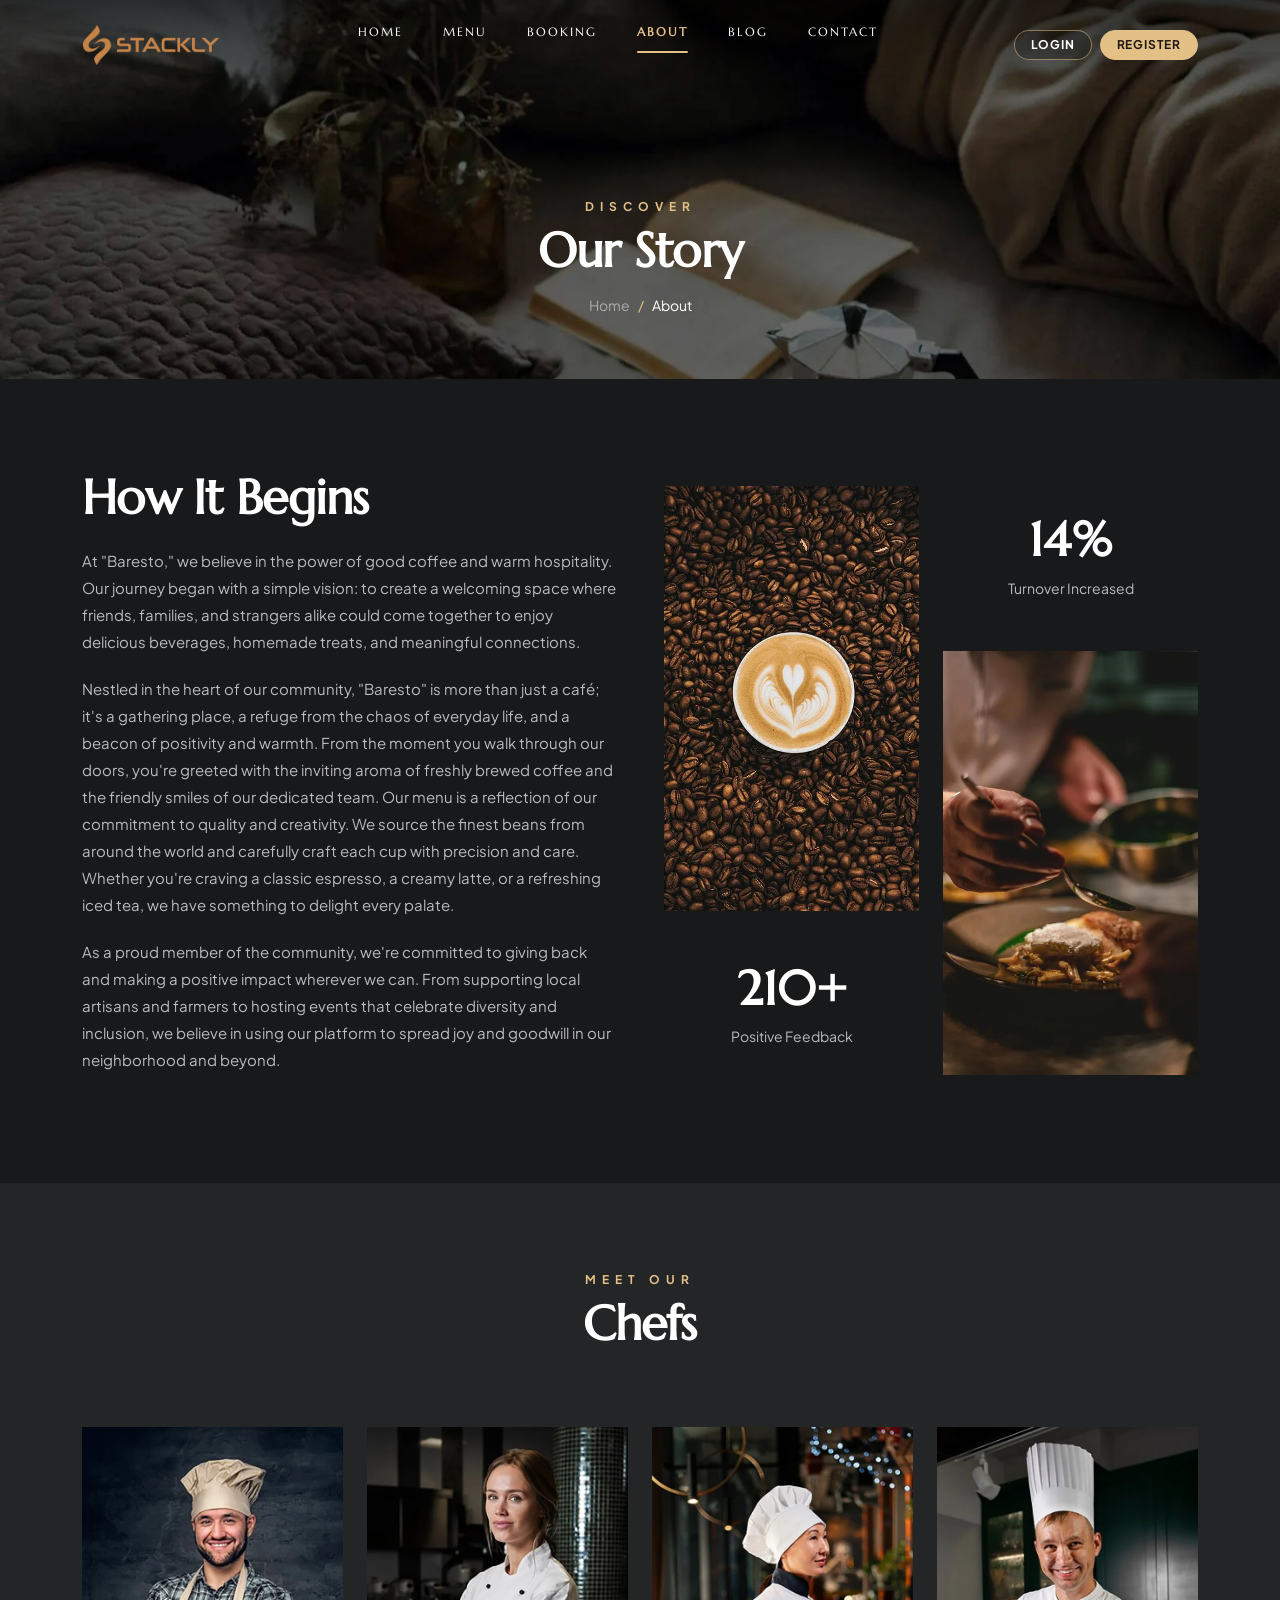
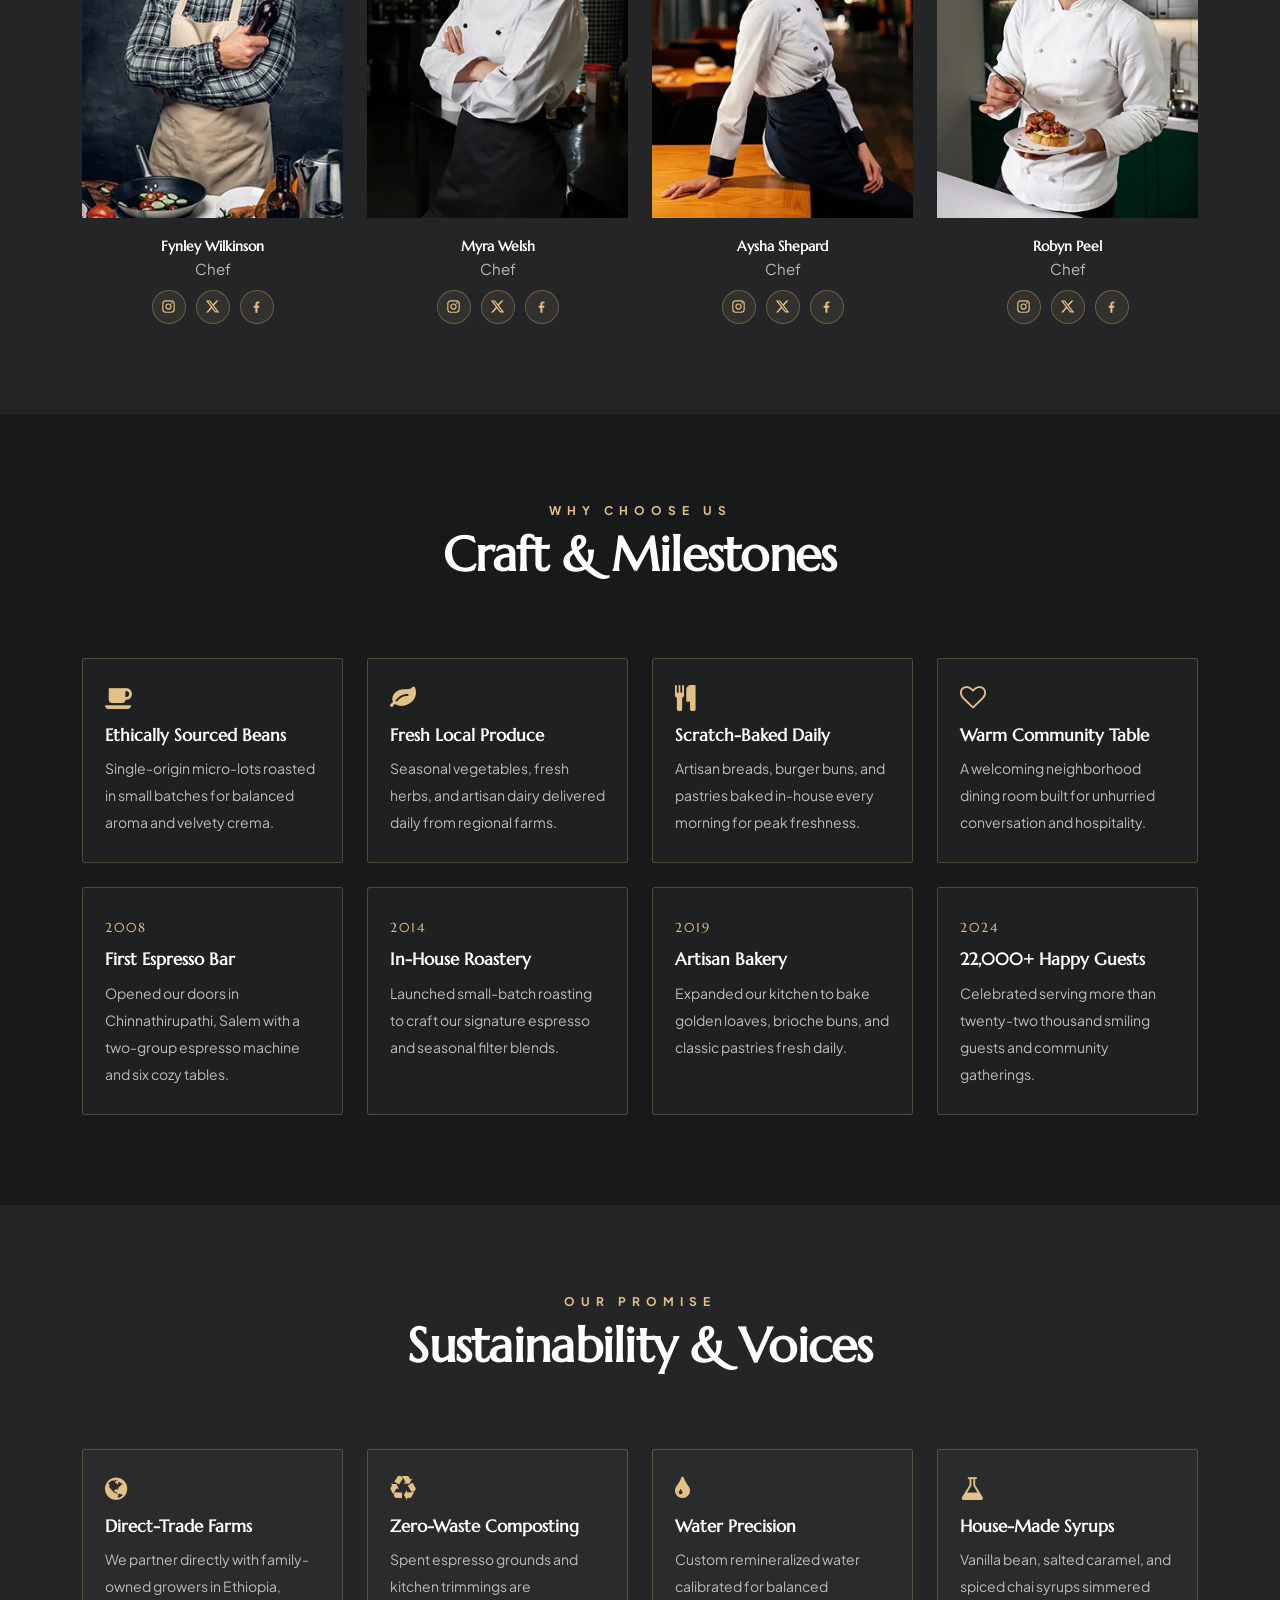
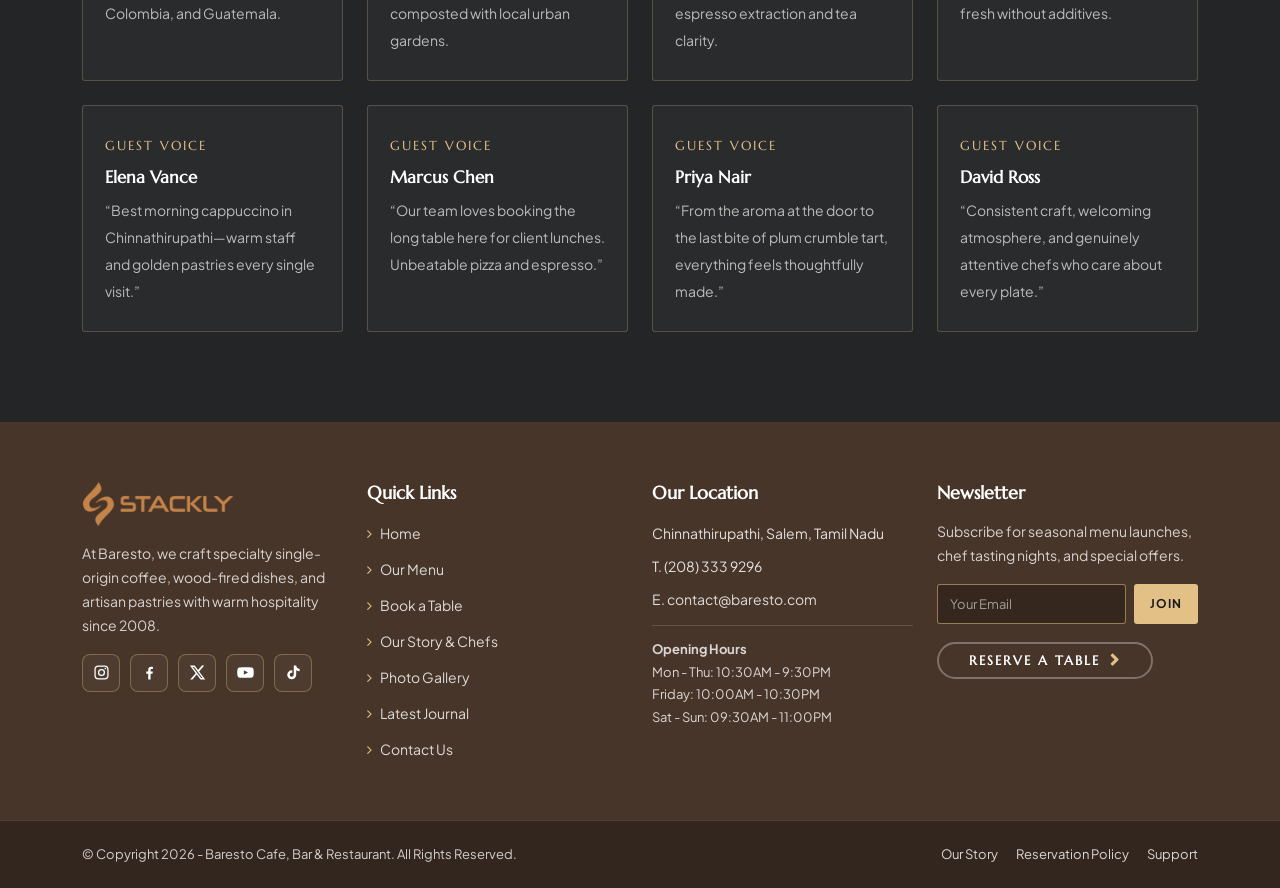
==== commit ea34de3d: "Update mobile sidebar, left logo header, modern social icons, and Salem address" ====
--- a/about.html
+++ b/about.html
@@ -131,7 +131,7 @@
     <div id="wrapper">
 
         <!-- header begin -->
-        <header class="header_center transparent">
+        <header class="header_left transparent">
             <div class="container">
                 <div class="row">
                     <div class="col-lg-12">
@@ -248,8 +248,9 @@
                             <h4 class="mb-0">Fynley Wilkinson</h4>
                             <div>Chef</div>
                             <div class="social-icons s2 mt-2">
-                                <a href="404.html"><i class="fa fa-facebook"></i></a>
-                                <a href="404.html"><i class="fa fa-twitter"></i></a>
+                                <a href="404.html" aria-label="Instagram" title="Instagram"><svg class="social-svg" viewBox="0 0 24 24" aria-hidden="true"><path d="M7.75 2h8.5A5.75 5.75 0 0 1 22 7.75v8.5A5.75 5.75 0 0 1 16.25 22h-8.5A5.75 5.75 0 0 1 2 16.25v-8.5A5.75 5.75 0 0 1 7.75 2Zm0 1.8A3.95 3.95 0 0 0 3.8 7.75v8.5a3.95 3.95 0 0 0 3.95 3.95h8.5a3.95 3.95 0 0 0 3.95-3.95v-8.5a3.95 3.95 0 0 0-3.95-3.95h-8.5Zm9.65 1.35a1.2 1.2 0 1 1 0 2.4 1.2 1.2 0 0 1 0-2.4ZM12 7a5 5 0 1 1 0 10 5 5 0 0 1 0-10Zm0 1.8a3.2 3.2 0 1 0 0 6.4 3.2 3.2 0 0 0 0-6.4Z"/></svg></a>
+                                <a href="404.html" aria-label="X" title="X"><svg class="social-svg" viewBox="0 0 24 24" aria-hidden="true"><path d="M18.244 2.25h3.308l-7.227 8.26 8.502 11.24H16.17l-5.214-6.817L4.99 21.75H1.68l7.73-8.835L1.254 2.25H8.08l4.713 6.231 5.45-6.231Zm-1.161 17.52h1.833L7.084 4.126H5.117L17.083 19.77Z"/></svg></a>
+                                <a href="404.html" aria-label="Facebook" title="Facebook"><svg class="social-svg" viewBox="0 0 24 24" aria-hidden="true"><path d="M13.5 22v-8.2h2.75l.41-3.2H13.5V8.55c0-.93.26-1.56 1.59-1.56h1.7V4.12c-.29-.04-1.3-.12-2.47-.12-2.45 0-4.12 1.49-4.12 4.24v2.36H7.44v3.2h2.76V22h3.3Z"/></svg></a>
                             </div>
                         </div>
 
@@ -260,9 +261,9 @@
                             <h4 class="mb-0">Myra Welsh</h4>
                             <div>Chef</div>
                             <div class="social-icons s2 mt-2">
-                                <a href="404.html"><i class="fa fa-facebook"></i></a>
-                                <a href="404.html"><i class="fa fa-twitter"></i></a>
-                                <a href="404.html"><i class="fa fa-instagram"></i></a>
+                                <a href="404.html" aria-label="Instagram" title="Instagram"><svg class="social-svg" viewBox="0 0 24 24" aria-hidden="true"><path d="M7.75 2h8.5A5.75 5.75 0 0 1 22 7.75v8.5A5.75 5.75 0 0 1 16.25 22h-8.5A5.75 5.75 0 0 1 2 16.25v-8.5A5.75 5.75 0 0 1 7.75 2Zm0 1.8A3.95 3.95 0 0 0 3.8 7.75v8.5a3.95 3.95 0 0 0 3.95 3.95h8.5a3.95 3.95 0 0 0 3.95-3.95v-8.5a3.95 3.95 0 0 0-3.95-3.95h-8.5Zm9.65 1.35a1.2 1.2 0 1 1 0 2.4 1.2 1.2 0 0 1 0-2.4ZM12 7a5 5 0 1 1 0 10 5 5 0 0 1 0-10Zm0 1.8a3.2 3.2 0 1 0 0 6.4 3.2 3.2 0 0 0 0-6.4Z"/></svg></a>
+                                <a href="404.html" aria-label="X" title="X"><svg class="social-svg" viewBox="0 0 24 24" aria-hidden="true"><path d="M18.244 2.25h3.308l-7.227 8.26 8.502 11.24H16.17l-5.214-6.817L4.99 21.75H1.68l7.73-8.835L1.254 2.25H8.08l4.713 6.231 5.45-6.231Zm-1.161 17.52h1.833L7.084 4.126H5.117L17.083 19.77Z"/></svg></a>
+                                <a href="404.html" aria-label="Facebook" title="Facebook"><svg class="social-svg" viewBox="0 0 24 24" aria-hidden="true"><path d="M13.5 22v-8.2h2.75l.41-3.2H13.5V8.55c0-.93.26-1.56 1.59-1.56h1.7V4.12c-.29-.04-1.3-.12-2.47-.12-2.45 0-4.12 1.49-4.12 4.24v2.36H7.44v3.2h2.76V22h3.3Z"/></svg></a>
                             </div>
                         </div>
 
@@ -273,9 +274,9 @@
                             <h4 class="mb-0">Aysha Shepard</h4>
                             <div>Chef</div>
                             <div class="social-icons s2 mt-2">
-                                <a href="404.html"><i class="fa fa-facebook"></i></a>
-                                <a href="404.html"><i class="fa fa-twitter"></i></a>
-                                <a href="404.html"><i class="fa fa-instagram"></i></a>
+                                <a href="404.html" aria-label="Instagram" title="Instagram"><svg class="social-svg" viewBox="0 0 24 24" aria-hidden="true"><path d="M7.75 2h8.5A5.75 5.75 0 0 1 22 7.75v8.5A5.75 5.75 0 0 1 16.25 22h-8.5A5.75 5.75 0 0 1 2 16.25v-8.5A5.75 5.75 0 0 1 7.75 2Zm0 1.8A3.95 3.95 0 0 0 3.8 7.75v8.5a3.95 3.95 0 0 0 3.95 3.95h8.5a3.95 3.95 0 0 0 3.95-3.95v-8.5a3.95 3.95 0 0 0-3.95-3.95h-8.5Zm9.65 1.35a1.2 1.2 0 1 1 0 2.4 1.2 1.2 0 0 1 0-2.4ZM12 7a5 5 0 1 1 0 10 5 5 0 0 1 0-10Zm0 1.8a3.2 3.2 0 1 0 0 6.4 3.2 3.2 0 0 0 0-6.4Z"/></svg></a>
+                                <a href="404.html" aria-label="X" title="X"><svg class="social-svg" viewBox="0 0 24 24" aria-hidden="true"><path d="M18.244 2.25h3.308l-7.227 8.26 8.502 11.24H16.17l-5.214-6.817L4.99 21.75H1.68l7.73-8.835L1.254 2.25H8.08l4.713 6.231 5.45-6.231Zm-1.161 17.52h1.833L7.084 4.126H5.117L17.083 19.77Z"/></svg></a>
+                                <a href="404.html" aria-label="Facebook" title="Facebook"><svg class="social-svg" viewBox="0 0 24 24" aria-hidden="true"><path d="M13.5 22v-8.2h2.75l.41-3.2H13.5V8.55c0-.93.26-1.56 1.59-1.56h1.7V4.12c-.29-.04-1.3-.12-2.47-.12-2.45 0-4.12 1.49-4.12 4.24v2.36H7.44v3.2h2.76V22h3.3Z"/></svg></a>
                             </div>
                         </div>
 
@@ -286,9 +287,9 @@
                             <h4 class="mb-0">Robyn Peel</h4>
                             <div>Chef</div>
                             <div class="social-icons s2 mt-2">
-                                <a href="404.html"><i class="fa fa-facebook"></i></a>
-                                <a href="404.html"><i class="fa fa-twitter"></i></a>
-                                <a href="404.html"><i class="fa fa-instagram"></i></a>
+                                <a href="404.html" aria-label="Instagram" title="Instagram"><svg class="social-svg" viewBox="0 0 24 24" aria-hidden="true"><path d="M7.75 2h8.5A5.75 5.75 0 0 1 22 7.75v8.5A5.75 5.75 0 0 1 16.25 22h-8.5A5.75 5.75 0 0 1 2 16.25v-8.5A5.75 5.75 0 0 1 7.75 2Zm0 1.8A3.95 3.95 0 0 0 3.8 7.75v8.5a3.95 3.95 0 0 0 3.95 3.95h8.5a3.95 3.95 0 0 0 3.95-3.95v-8.5a3.95 3.95 0 0 0-3.95-3.95h-8.5Zm9.65 1.35a1.2 1.2 0 1 1 0 2.4 1.2 1.2 0 0 1 0-2.4ZM12 7a5 5 0 1 1 0 10 5 5 0 0 1 0-10Zm0 1.8a3.2 3.2 0 1 0 0 6.4 3.2 3.2 0 0 0 0-6.4Z"/></svg></a>
+                                <a href="404.html" aria-label="X" title="X"><svg class="social-svg" viewBox="0 0 24 24" aria-hidden="true"><path d="M18.244 2.25h3.308l-7.227 8.26 8.502 11.24H16.17l-5.214-6.817L4.99 21.75H1.68l7.73-8.835L1.254 2.25H8.08l4.713 6.231 5.45-6.231Zm-1.161 17.52h1.833L7.084 4.126H5.117L17.083 19.77Z"/></svg></a>
+                                <a href="404.html" aria-label="Facebook" title="Facebook"><svg class="social-svg" viewBox="0 0 24 24" aria-hidden="true"><path d="M13.5 22v-8.2h2.75l.41-3.2H13.5V8.55c0-.93.26-1.56 1.59-1.56h1.7V4.12c-.29-.04-1.3-.12-2.47-.12-2.45 0-4.12 1.49-4.12 4.24v2.36H7.44v3.2h2.76V22h3.3Z"/></svg></a>
                             </div>
                         </div>
                     </div>
@@ -342,7 +343,7 @@
                             <div class="about-card">
                                 <div class="milestone-year">2008</div>
                                 <h4>First Espresso Bar</h4>
-                                <p>Opened our doors on Collins Street West with a two-group espresso machine and six cozy tables.</p>
+                                <p>Opened our doors in Chinnathirupathi, Salem with a two-group espresso machine and six cozy tables.</p>
                             </div>
                         </div>
 
@@ -420,7 +421,7 @@
                             <div class="about-card">
                                 <div class="milestone-year">Guest Voice</div>
                                 <h4>Elena Vance</h4>
-                                <p>“Best morning cappuccino on Collins Street—warm staff and golden pastries every single visit.”</p>
+                                <p>“Best morning cappuccino in Chinnathirupathi—warm staff and golden pastries every single visit.”</p>
                             </div>
                         </div>
 
@@ -463,12 +464,11 @@
                         <img class="logo" src="images/logo.webp" alt="Baresto">
                         <p class="footer-desc">At Baresto, we craft specialty single-origin coffee, wood-fired dishes, and artisan pastries with warm hospitality since 2008.</p>
                         <div class="social-icons">
-                            <a href="404.html"><i class="fa fa-facebook fa-lg"></i></a>
-                            <a href="404.html"><i class="fa fa-twitter fa-lg"></i></a>
-                            <a href="404.html"><i class="fa fa-rss fa-lg"></i></a>
-                            <a href="404.html"><i class="fa fa-google-plus fa-lg"></i></a>
-                            <a href="404.html"><i class="fa fa-skype fa-lg"></i></a>
-                            <a href="404.html"><i class="fa fa-dribbble fa-lg"></i></a>
+                            <a href="404.html" aria-label="Instagram" title="Instagram"><svg class="social-svg" viewBox="0 0 24 24" aria-hidden="true"><path d="M7.75 2h8.5A5.75 5.75 0 0 1 22 7.75v8.5A5.75 5.75 0 0 1 16.25 22h-8.5A5.75 5.75 0 0 1 2 16.25v-8.5A5.75 5.75 0 0 1 7.75 2Zm0 1.8A3.95 3.95 0 0 0 3.8 7.75v8.5a3.95 3.95 0 0 0 3.95 3.95h8.5a3.95 3.95 0 0 0 3.95-3.95v-8.5a3.95 3.95 0 0 0-3.95-3.95h-8.5Zm9.65 1.35a1.2 1.2 0 1 1 0 2.4 1.2 1.2 0 0 1 0-2.4ZM12 7a5 5 0 1 1 0 10 5 5 0 0 1 0-10Zm0 1.8a3.2 3.2 0 1 0 0 6.4 3.2 3.2 0 0 0 0-6.4Z"/></svg></a>
+                            <a href="404.html" aria-label="Facebook" title="Facebook"><svg class="social-svg" viewBox="0 0 24 24" aria-hidden="true"><path d="M13.5 22v-8.2h2.75l.41-3.2H13.5V8.55c0-.93.26-1.56 1.59-1.56h1.7V4.12c-.29-.04-1.3-.12-2.47-.12-2.45 0-4.12 1.49-4.12 4.24v2.36H7.44v3.2h2.76V22h3.3Z"/></svg></a>
+                            <a href="404.html" aria-label="X" title="X"><svg class="social-svg" viewBox="0 0 24 24" aria-hidden="true"><path d="M18.244 2.25h3.308l-7.227 8.26 8.502 11.24H16.17l-5.214-6.817L4.99 21.75H1.68l7.73-8.835L1.254 2.25H8.08l4.713 6.231 5.45-6.231Zm-1.161 17.52h1.833L7.084 4.126H5.117L17.083 19.77Z"/></svg></a>
+                            <a href="404.html" aria-label="YouTube" title="YouTube"><svg class="social-svg" viewBox="0 0 24 24" aria-hidden="true"><path d="M23.14 7.12a2.96 2.96 0 0 0-2.08-2.09C19.22 4.5 12 4.5 12 4.5s-7.22 0-9.06.53A2.96 2.96 0 0 0 .86 7.12C.33 8.97.33 12 .33 12s0 3.03.53 4.88a2.96 2.96 0 0 0 2.08 2.09c1.84.53 9.06.53 9.06.53s7.22 0 9.06-.53a2.96 2.96 0 0 0 2.08-2.09c.53-1.85.53-4.88.53-4.88s0-3.03-.53-4.88ZM9.67 15.22V8.78L15.48 12l-5.81 3.22Z"/></svg></a>
+                            <a href="404.html" aria-label="TikTok" title="TikTok"><svg class="social-svg" viewBox="0 0 24 24" aria-hidden="true"><path d="M19.59 6.69a4.83 4.83 0 0 1-3.77-4.25V2h-3.45v13.67a2.89 2.89 0 0 1-2.88 2.5 2.89 2.89 0 0 1-2.89-2.89 2.89 2.89 0 0 1 2.89-2.89c.28 0 .54.04.79.1v-3.5a6.37 6.37 0 0 0-.79-.05A6.34 6.34 0 0 0 3.15 15.3 6.34 6.34 0 0 0 9.49 21.64a6.34 6.34 0 0 0 6.34-6.34V8.77a8.18 8.18 0 0 0 4.76 1.52V6.84c-.34 0-.68-.05-1-.15Z"/></svg></a>
                         </div>
                     </div>
 
@@ -487,7 +487,7 @@
 
                     <div class="col-lg-3 col-md-6 sm-text-center footer-contact">
                         <h3>Our Location</h3>
-                        <p>Collins Street West, Victoria 8007 Australia</p>
+                        <p>Chinnathirupathi, Salem, Tamil Nadu</p>
                         <p>T. (208) 333 9296</p>
                         <p>E. <a href="mailto:contact@baresto.com">contact@baresto.com</a></p>
                         <div class="footer-hours">
--- a/css/03_custom.css
+++ b/css/03_custom.css
@@ -182,6 +182,70 @@
     }
 }
 
+/* Modern Social Media Icons */
+.social-icons {
+    display: inline-flex;
+    align-items: center;
+    justify-content: center;
+    flex-wrap: wrap;
+    gap: 10px;
+}
+
+.social-icons a {
+    display: inline-flex;
+    align-items: center;
+    justify-content: center;
+    width: 38px;
+    height: 38px;
+    border-radius: 8px;
+    border: 1px solid rgba(227, 192, 134, 0.34);
+    background: rgba(255, 255, 255, 0.04);
+    color: #ffffff;
+    text-decoration: none;
+    transition: background-color 0.25s ease, border-color 0.25s ease, color 0.25s ease, transform 0.25s ease;
+}
+
+.social-icons a:hover,
+.social-icons a:focus-visible {
+    background: var(--primary-color);
+    border-color: var(--primary-color);
+    color: #1f1712;
+    transform: translateY(-2px);
+    outline: none;
+}
+
+.social-icons .social-svg {
+    width: 17px;
+    height: 17px;
+    fill: currentColor;
+    display: block;
+}
+
+.social-icons.s2 {
+    gap: 10px;
+}
+
+.social-icons.s2 a {
+    width: 34px;
+    height: 34px;
+    border-radius: 50%;
+    border-color: rgba(227, 192, 134, 0.32);
+    background: rgba(227, 192, 134, 0.08);
+    color: var(--primary-color);
+}
+
+.social-icons.s2 a:hover,
+.social-icons.s2 a:focus-visible {
+    background: var(--primary-color);
+    border-color: var(--primary-color);
+    color: #1f1712;
+}
+
+.social-icons.s2 .social-svg {
+    width: 15px;
+    height: 15px;
+}
+
 /* Active navigation state */
 #mainmenu > li > a.active,
 header.smaller #mainmenu > li > a.active {
@@ -200,8 +264,9 @@
     border-radius: 2px;
 }
 
-header.smaller.header_center #mainmenu > li > a.active::after {
-    bottom: 14px;
+header.smaller.header_center #mainmenu > li > a.active::after,
+header.smaller.header_left #mainmenu > li > a.active::after {
+    bottom: 10px;
 }
 
 #mainmenu > li > ul > li > a.active {
@@ -254,7 +319,9 @@
         line-height: 1;
     }
 
-    header #logo img {
+    header #logo img,
+    header.header_left #logo img,
+    header.smaller.header_left #logo img {
         height: 30px !important;
         width: auto;
         max-height: 30px;
@@ -262,26 +329,122 @@
     }
 }
 
-/* Header Auth Navigation (Login / Register / Dashboard) */
+/* Header Left Logo & Auth Navigation (Login / Register / Dashboard) */
 @media only screen and (min-width: 993px) {
+    header.header_left {
+        height: 90px;
+        display: flex;
+        align-items: center;
+    }
+
+    header.smaller.header_left {
+        height: 70px;
+    }
+
+    header.header_left .col-lg-12 {
+        display: flex;
+        align-items: center;
+        justify-content: space-between;
+        gap: 20px;
+    }
+
+    header.header_left #menu-btn,
+    header.header_left .clearfix {
+        display: none !important;
+    }
+
+    header.header_left #logo {
+        display: inline-flex !important;
+        align-items: center;
+        float: none;
+        height: auto;
+        line-height: 1;
+        margin: 0;
+        flex-shrink: 0;
+    }
+
+    header.header_left #logo a {
+        display: inline-flex;
+        align-items: center;
+        line-height: 1;
+    }
+
+    header.header_left #logo img {
+        height: 40px !important;
+        max-height: 40px;
+        width: auto;
+        margin: 0 !important;
+    }
+
+    header.smaller.header_left #logo img {
+        height: 34px !important;
+        max-height: 34px;
+        margin: 0 !important;
+    }
+
+    header.header_left nav,
     header.header_center nav {
+        float: none;
+        width: auto;
+        flex: 1 1 auto;
         display: flex;
         align-items: center;
+        justify-content: flex-end;
+        gap: 18px;
+        text-align: left;
+    }
+
+    header.header_center nav {
         justify-content: center;
-        gap: 18px;
+    }
+
+    header.header_left #mainmenu,
+    header.smaller.header_left #mainmenu,
+    header.header_center #mainmenu {
+        padding-top: 0 !important;
+        margin: 0 auto;
+        flex-shrink: 0;
     }
 
     header.header_center #mainmenu {
         margin: 0;
+    }
+
+    header.header_left #mainmenu > li {
+        position: relative;
+    }
+
+    header.header_left #mainmenu > li > a,
+    header.smaller.header_left #mainmenu > li > a {
+        margin-top: 0;
+        padding: 18px 20px;
+    }
+
+    header.header_left #mainmenu > li > a.active::after,
+    header.smaller.header_left #mainmenu > li > a.active::after {
+        left: 20px;
+        right: 20px;
+        bottom: 10px;
+    }
+
+    header.header_left #mainmenu > li > ul,
+    header.smaller.header_left #mainmenu > li > ul {
+        top: 100%;
+    }
+
+    header.header_left .header-auth,
+    header.smaller.header_left .header-auth,
+    header.header_center .header-auth,
+    header.smaller.header_center .header-auth {
+        display: inline-flex;
+        align-items: center;
+        gap: 8px;
+        padding-top: 0;
         flex-shrink: 0;
     }
 
     header.header_center .header-auth {
-        display: inline-flex;
-        align-items: center;
-        gap: 8px;
         padding-top: 50px;
-        flex-shrink: 0;
     }
 
     header.smaller.header_center .header-auth {
@@ -291,9 +454,17 @@
 
 @media only screen and (min-width: 993px) and (max-width: 1199px) {
     header.header_center #mainmenu > li > a,
-    header.smaller.header_center #mainmenu > li > a {
+    header.smaller.header_center #mainmenu > li > a,
+    header.header_left #mainmenu > li > a,
+    header.smaller.header_left #mainmenu > li > a {
         padding-left: 13px;
         padding-right: 13px;
+    }
+
+    header.header_left #mainmenu > li > a.active::after,
+    header.smaller.header_left #mainmenu > li > a.active::after {
+        left: 13px;
+        right: 13px;
     }
 
     header.header_center .logo_pos img,
@@ -346,18 +517,397 @@
     color: #ffffff !important;
 }
 
+@media only screen and (min-width: 993px) {
+    .mobile-nav-backdrop,
+    .mobile-nav-header,
+    .mobile-nav-contact {
+        display: none !important;
+    }
+}
+
 @media only screen and (max-width: 992px) {
+    html.mobile-menu-open {
+        height: 100% !important;
+        overflow: hidden !important;
+        overscroll-behavior: none;
+    }
+
+    body.mobile-menu-open {
+        position: fixed !important;
+        left: 0 !important;
+        right: 0 !important;
+        width: 100% !important;
+        height: auto !important;
+        overflow: visible !important;
+        overscroll-behavior: none;
+    }
+
+    header,
+    header.transparent,
+    header.fixed {
+        position: fixed !important;
+        top: 0 !important;
+        left: 0;
+        width: 100%;
+        height: 70px !important;
+        padding: 15px 0 !important;
+        overflow: visible !important;
+        z-index: 3000 !important;
+    }
+
+    header.transparent.mobile-scrolled {
+        background: rgba(20, 20, 22, 0.97);
+        border-bottom: 1px solid rgba(227, 192, 134, 0.16);
+    }
+
+    #menu-btn {
+        display: inline-flex !important;
+        align-items: center;
+        justify-content: center;
+        float: right;
+        position: relative;
+        margin-top: 2px;
+        width: 36px;
+        height: 36px;
+        padding: 0;
+        border-radius: 6px;
+        cursor: pointer;
+    }
+
+    #menu-btn:before {
+        line-height: 1;
+        font-size: 22px;
+        color: #ffffff;
+    }
+
+    #menu-btn:hover,
+    #menu-btn:focus-visible {
+        background: rgba(227, 192, 134, 0.16) !important;
+        outline: none;
+    }
+
+    #menu-btn:hover:before,
+    #menu-btn:focus-visible:before {
+        color: var(--primary-color);
+    }
+
+    .mobile-nav-backdrop {
+        position: fixed;
+        inset: 0;
+        background: rgba(10, 10, 12, 0.68);
+        backdrop-filter: blur(3px);
+        -webkit-backdrop-filter: blur(3px);
+        z-index: 3001;
+        opacity: 0;
+        visibility: hidden;
+        pointer-events: none;
+        touch-action: none;
+        transition: opacity 0.3s ease, visibility 0.3s ease !important;
+    }
+
+    .mobile-nav-backdrop.is-open {
+        opacity: 1;
+        visibility: visible;
+        pointer-events: auto;
+    }
+
+    header nav {
+        position: fixed !important;
+        top: 0 !important;
+        right: 0 !important;
+        bottom: 0 !important;
+        left: auto !important;
+        float: none !important;
+        width: min(320px, 85vw) !important;
+        height: 100vh !important;
+        height: 100dvh !important;
+        z-index: 3010 !important;
+        background: #1b1d21 !important;
+        border-left: 1px solid rgba(227, 192, 134, 0.22);
+        box-shadow: -14px 0 40px rgba(0, 0, 0, 0.62);
+        display: flex !important;
+        flex-direction: column !important;
+        text-align: left !important;
+        padding: 0 22px 24px 22px !important;
+        overflow-y: auto !important;
+        overflow-x: hidden !important;
+        overscroll-behavior: contain;
+        -webkit-overflow-scrolling: touch;
+        transform: translateX(100%);
+        visibility: hidden;
+        pointer-events: none;
+        transition: transform 0.32s cubic-bezier(0.22, 1, 0.36, 1), visibility 0.32s ease !important;
+    }
+
+    header nav.is-open {
+        transform: translateX(0);
+        visibility: visible;
+        pointer-events: auto;
+    }
+
+    .mobile-nav-header {
+        display: flex;
+        align-items: center;
+        justify-content: space-between;
+        gap: 12px;
+        min-height: 70px;
+        padding: 15px 0;
+        margin-bottom: 10px;
+        border-bottom: 1px solid rgba(227, 192, 134, 0.16);
+        flex-shrink: 0;
+    }
+
+    .mobile-nav-logo {
+        display: inline-flex;
+        align-items: center;
+        line-height: 1;
+    }
+
+    header.header_center .mobile-nav-logo img,
+    .mobile-nav-logo img {
+        height: 28px !important;
+        max-height: 28px !important;
+        width: auto !important;
+        margin: 0 !important;
+        display: block;
+    }
+
+    .mobile-nav-close {
+        display: inline-flex;
+        align-items: center;
+        justify-content: center;
+        width: 36px;
+        height: 36px;
+        padding: 0;
+        border: 1px solid rgba(227, 192, 134, 0.28);
+        border-radius: 6px;
+        background: rgba(255, 255, 255, 0.04);
+        color: #ffffff;
+        font-size: 18px;
+        line-height: 1;
+        cursor: pointer;
+        transition: background-color 0.2s ease, border-color 0.2s ease, color 0.2s ease !important;
+    }
+
+    .mobile-nav-close:hover,
+    .mobile-nav-close:focus-visible {
+        background: rgba(227, 192, 134, 0.16);
+        border-color: var(--primary-color);
+        color: var(--primary-color);
+        outline: none;
+    }
+
+    header nav #mainmenu {
+        width: 100%;
+        margin: 0;
+        padding: 0;
+        flex: 0 0 auto;
+    }
+
+    header nav #mainmenu > li {
+        position: relative;
+        border-bottom: 1px solid rgba(255, 255, 255, 0.08);
+    }
+
+    header nav #mainmenu > li:last-child {
+        margin-bottom: 12px;
+    }
+
+    header nav #mainmenu > li > a {
+        padding: 13px 40px 13px 0 !important;
+        font-size: 14px !important;
+        color: rgba(255, 255, 255, 0.9);
+    }
+
+    header nav #mainmenu > li > a.active {
+        padding-left: 12px !important;
+    }
+
+    header nav #mainmenu a:hover {
+        background: rgba(227, 192, 134, 0.08) !important;
+        color: var(--primary-color) !important;
+    }
+
+    header nav #mainmenu > li > span,
+    header nav #mainmenu > li > ul > li > span {
+        top: 6px;
+        right: 0;
+        margin-top: 0;
+        width: 36px;
+        height: 36px;
+        cursor: pointer;
+        transition: transform 0.25s ease !important;
+    }
+
+    header nav #mainmenu > li > span.open,
+    header nav #mainmenu > li > ul > li > span.open {
+        transform: rotate(180deg);
+    }
+
+    header nav #mainmenu > li > ul,
+    header nav #mainmenu > li > ul > li > ul {
+        transition: none !important;
+    }
+
+    header nav #mainmenu li ul {
+        border-top: 1px solid rgba(255, 255, 255, 0.06);
+    }
+
+    header nav #mainmenu li ul li {
+        padding-left: 18px !important;
+    }
+
+    header nav #mainmenu li ul li a {
+        font-size: 13px !important;
+        padding: 10px 0 !important;
+    }
+
+    header nav #mainmenu > li > ul > li > a.active {
+        padding-left: 12px !important;
+        background: rgba(227, 192, 134, 0.08) !important;
+    }
+
     .header-auth {
         display: flex;
         flex-wrap: wrap;
         gap: 10px;
-        padding: 16px 0 12px 0;
+        padding: 18px 0 8px 0;
+        margin-top: 6px;
         width: 100%;
+        flex-shrink: 0;
     }
 
     .header-auth .auth-btn {
-        flex: 1 1 120px;
-        padding: 11px 16px;
+        flex: 1 1 110px;
+        padding: 11px 14px;
+    }
+
+    .mobile-nav-contact {
+        margin-top: 16px;
+        padding-top: 18px;
+        border-top: 1px solid rgba(227, 192, 134, 0.16);
+        width: 100%;
+        flex-shrink: 0;
+    }
+
+    .mobile-nav-contact-title {
+        font-size: 11px;
+        font-weight: 700;
+        letter-spacing: 2px;
+        text-transform: uppercase;
+        color: var(--primary-color);
+        margin-bottom: 14px;
+    }
+
+    .mobile-nav-contact-list {
+        list-style: none;
+        margin: 0;
+        padding: 0;
+        display: flex;
+        flex-direction: column;
+        gap: 14px;
+    }
+
+    .mobile-nav-contact-list li {
+        display: flex;
+        align-items: flex-start;
+        gap: 12px;
+    }
+
+    .mobile-nav-contact-icon {
+        width: 32px;
+        height: 32px;
+        border-radius: 6px;
+        background: rgba(227, 192, 134, 0.1);
+        border: 1px solid rgba(227, 192, 134, 0.25);
+        color: var(--primary-color);
+        display: inline-flex;
+        align-items: center;
+        justify-content: center;
+        font-size: 14px;
+        flex-shrink: 0;
+        margin-top: 2px;
+    }
+
+    .mobile-nav-contact-text {
+        display: flex;
+        flex-direction: column;
+        gap: 2px;
+        min-width: 0;
+    }
+
+    .mobile-nav-contact-label {
+        font-size: 10px;
+        font-weight: 600;
+        letter-spacing: 1.4px;
+        text-transform: uppercase;
+        color: rgba(255, 255, 255, 0.55);
+        line-height: 1.3;
+    }
+
+    header nav .mobile-nav-contact-value {
+        font-size: 13px;
+        font-weight: 500;
+        line-height: 1.45;
+        color: rgba(255, 255, 255, 0.92);
+        text-decoration: none;
+        word-break: break-word;
+    }
+
+    header nav a.mobile-nav-contact-value:hover,
+    header nav a.mobile-nav-contact-value:focus-visible {
+        color: var(--primary-color);
+        outline: none;
+    }
+}
+
+@media only screen and (max-width: 767px) {
+    body:not(.dashboard-page):not(.auth-page),
+    body:not(.dashboard-page):not(.auth-page) p.lead {
+        font-size: 16px;
+        line-height: 1.75;
+    }
+
+    body:not(.dashboard-page):not(.auth-page) h1,
+    body:not(.dashboard-page):not(.auth-page) h2.s2 {
+        font-size: clamp(28px, 7.5vw, 38px);
+        line-height: 1.2;
+    }
+
+    body:not(.dashboard-page):not(.auth-page) h2:not(.s1):not(.s2) {
+        font-size: clamp(26px, 7vw, 36px);
+        line-height: 1.2;
+    }
+
+    body:not(.dashboard-page):not(.auth-page) h3 {
+        font-size: 20px;
+        line-height: 1.3;
+    }
+
+    h5.uptitle {
+        font-size: 13px;
+        letter-spacing: 0.32em;
+    }
+
+    .menu-item:not(.thead) .c1 {
+        font-size: 16px;
+    }
+
+    .menu-item:not(.thead) .c1 span {
+        font-size: 14px;
+        line-height: 1.55;
+    }
+
+    body:not(.dashboard-page):not(.auth-page) .special-card p,
+    body:not(.dashboard-page):not(.auth-page) .highlight-card p {
+        font-size: 14px;
+    }
+
+    #revolution-slider .btn-line {
+        font-size: 13px !important;
+        line-height: 1.4 !important;
+        padding: 8px 26px !important;
+        letter-spacing: 2px !important;
     }
 }
 
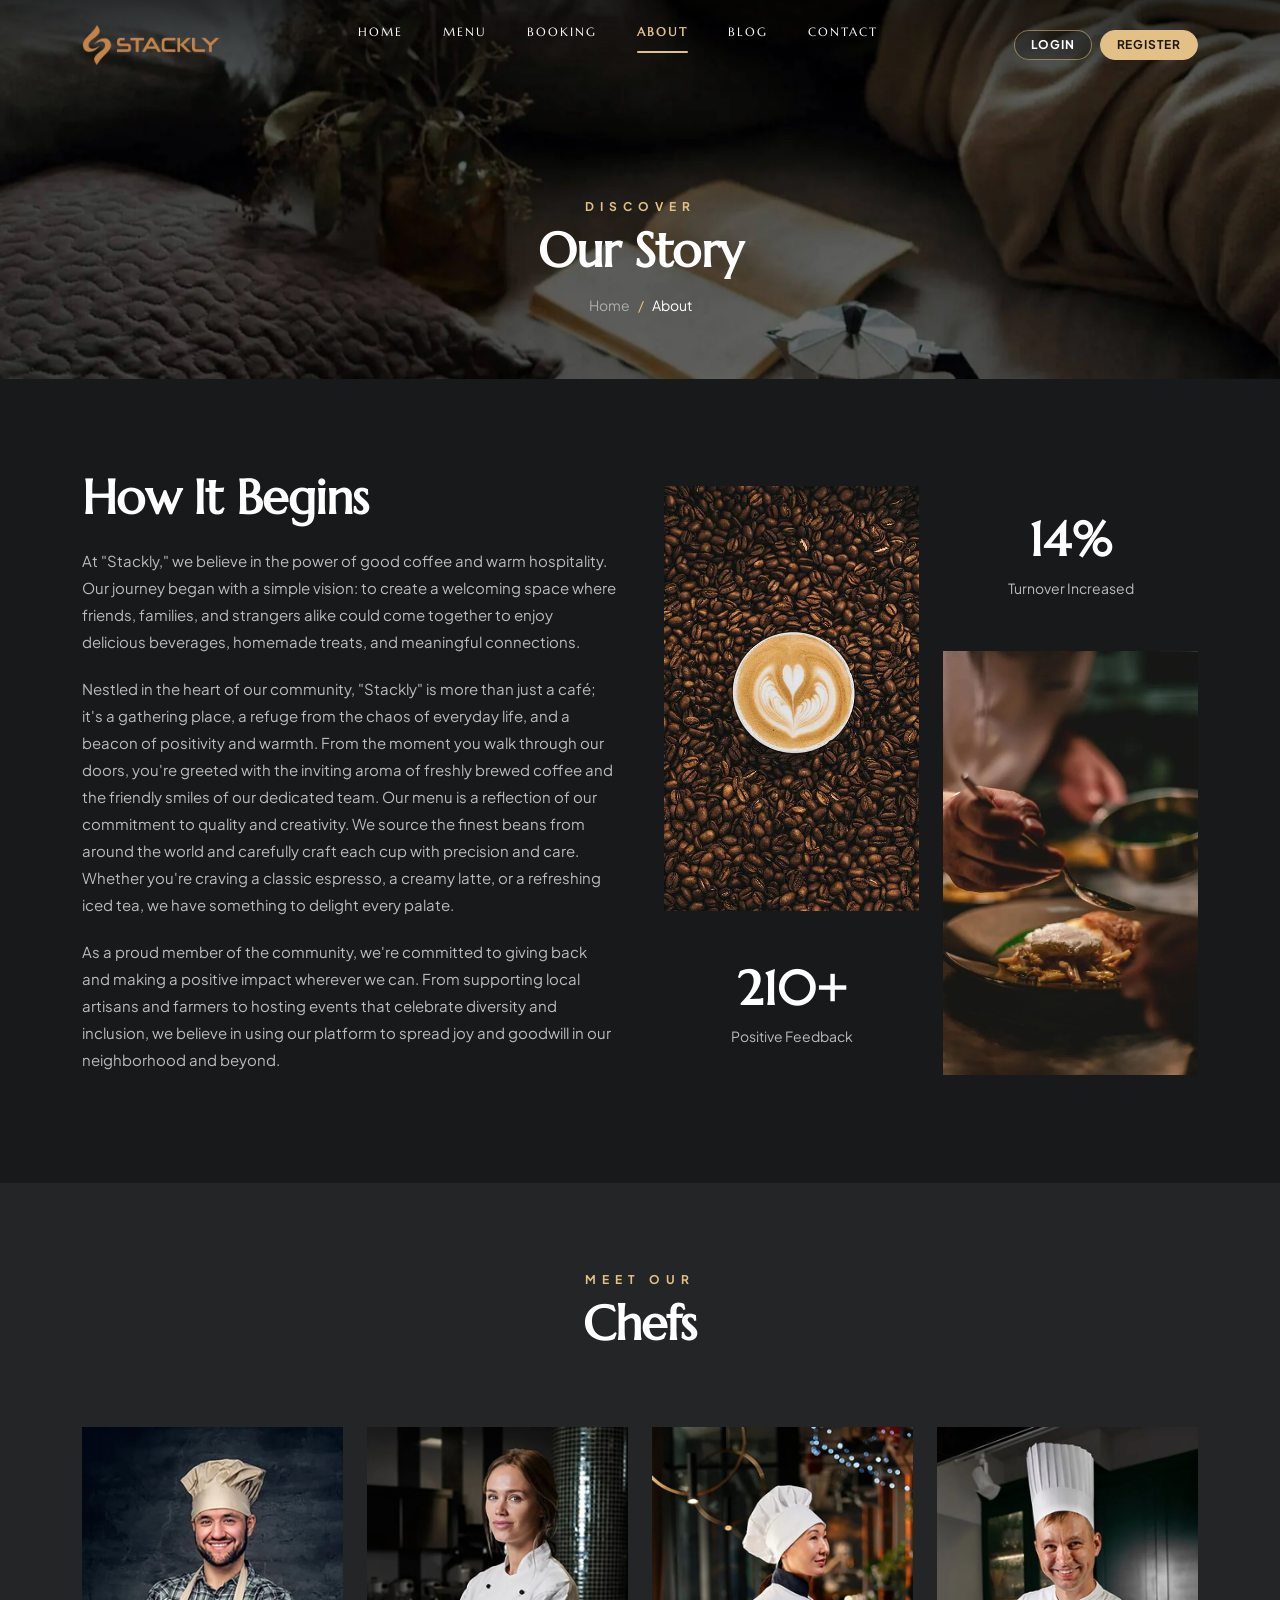
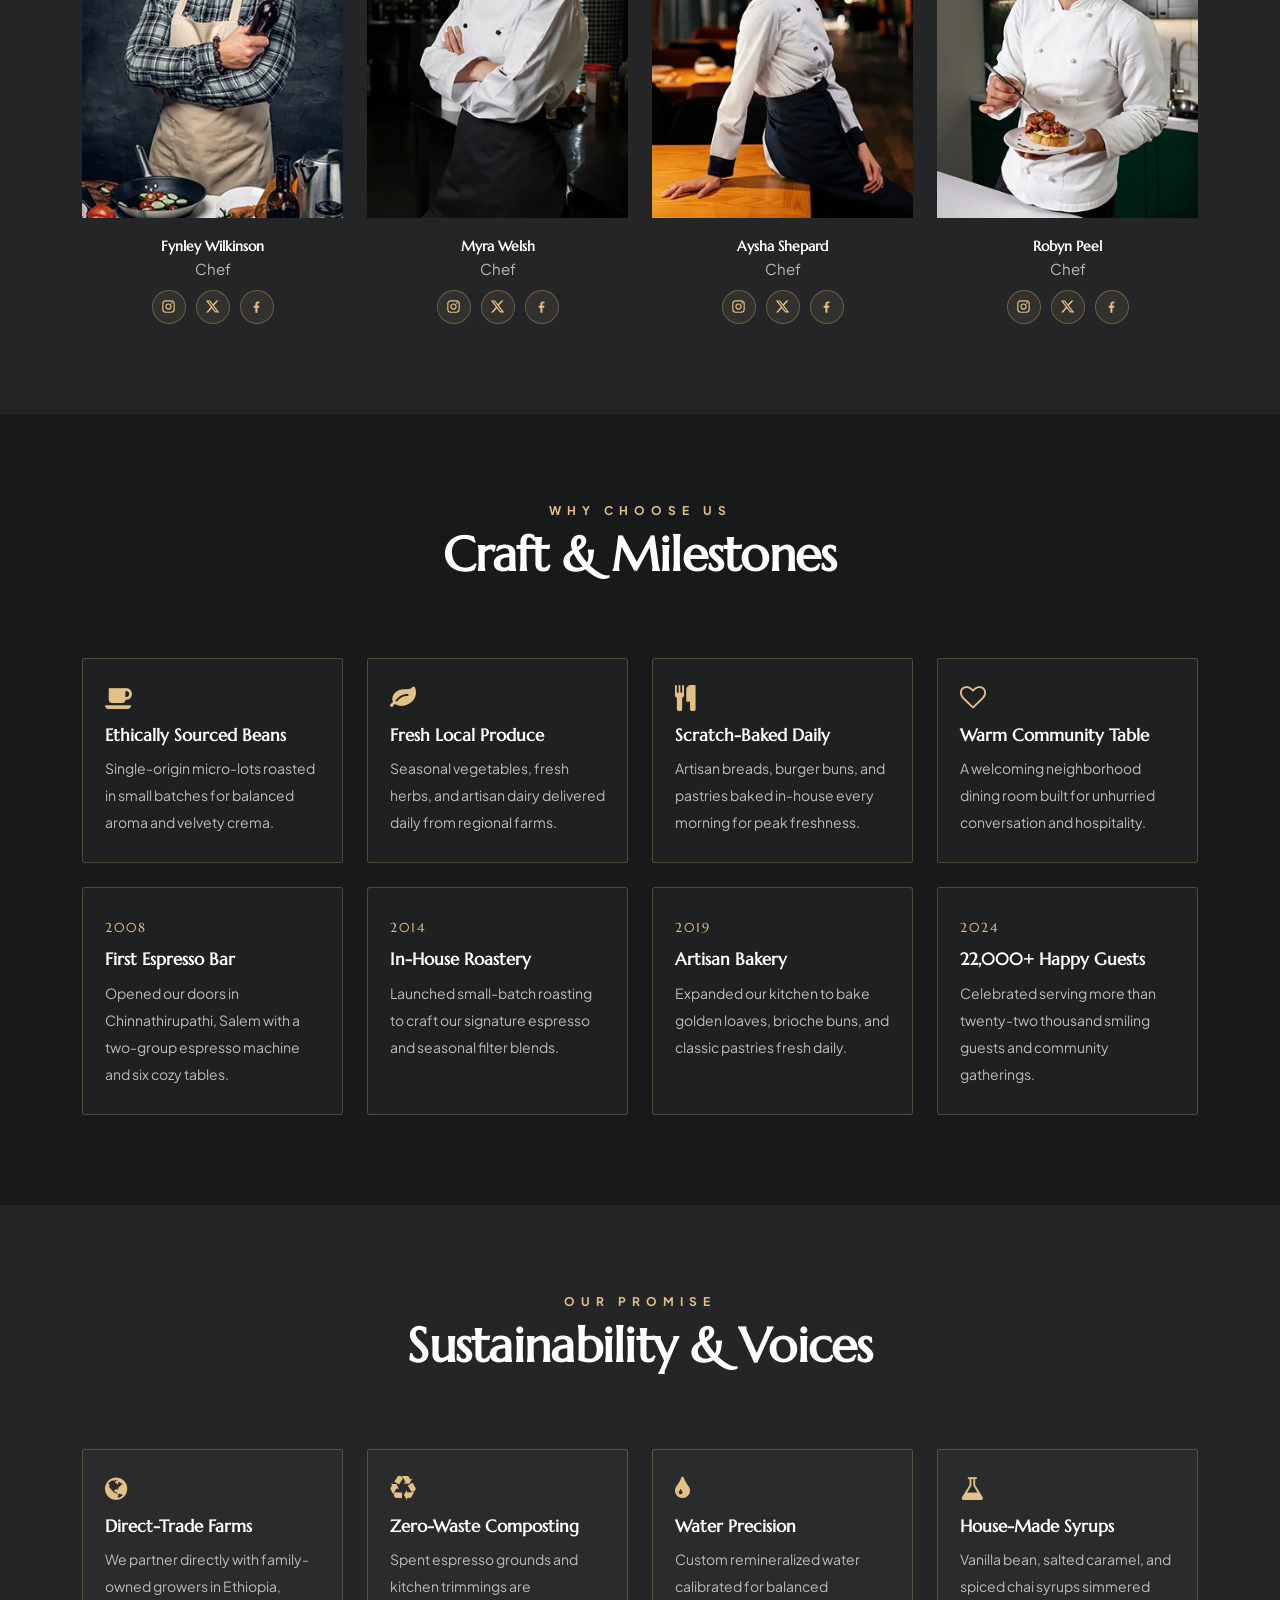
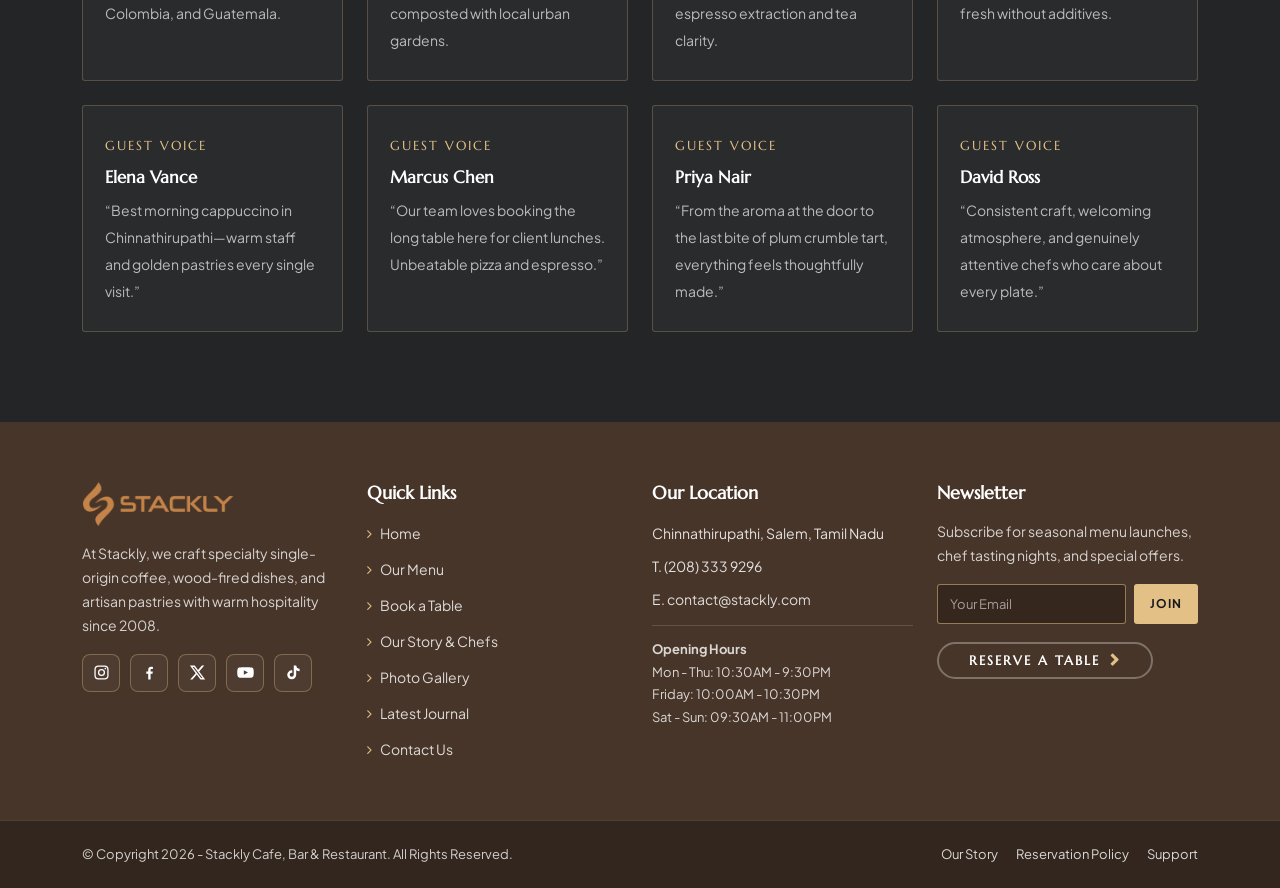
==== commit f6fb4b16: "Update branding to Stackly, brighten Chef's Specials images, and add mobile sidebar details" ====
--- a/about.html
+++ b/about.html
@@ -4,7 +4,7 @@
 <head>
     <meta charset="utf-8">
     <link rel="icon" href="images/icon.webp" type="image/webp" sizes="16x16">
-    <title>Our Story - Baresto</title>
+    <title>Our Story - Stackly</title>
     <meta name="viewport" content="width=device-width, initial-scale=1.0">
     <meta name="description" content="">
     <meta name="keywords" content="">
@@ -199,9 +199,9 @@
                     <div class="row gx-5 align-items-center">
                         <div class="col-lg-6">
                             <h2>How It Begins</h2>
-                            <p>At "Baresto," we believe in the power of good coffee and warm hospitality. Our journey began with a simple vision: to create a welcoming space where friends, families, and strangers alike could come together to enjoy delicious beverages, homemade treats, and meaningful connections.</p>
-
-                            <p>Nestled in the heart of our community, "Baresto" is more than just a café; it's a gathering place, a refuge from the chaos of everyday life, and a beacon of positivity and warmth. From the moment you walk through our doors, you're greeted with the inviting aroma of freshly brewed coffee and the friendly smiles of our dedicated team. Our menu is a reflection of our commitment to quality and creativity. We source the finest beans from around the world and carefully craft each cup with precision and care. Whether you're craving a classic espresso, a creamy latte, or a refreshing iced tea, we have something to delight every palate.</p>
+                            <p>At "Stackly," we believe in the power of good coffee and warm hospitality. Our journey began with a simple vision: to create a welcoming space where friends, families, and strangers alike could come together to enjoy delicious beverages, homemade treats, and meaningful connections.</p>
+
+                            <p>Nestled in the heart of our community, "Stackly" is more than just a café; it's a gathering place, a refuge from the chaos of everyday life, and a beacon of positivity and warmth. From the moment you walk through our doors, you're greeted with the inviting aroma of freshly brewed coffee and the friendly smiles of our dedicated team. Our menu is a reflection of our commitment to quality and creativity. We source the finest beans from around the world and carefully craft each cup with precision and care. Whether you're craving a classic espresso, a creamy latte, or a refreshing iced tea, we have something to delight every palate.</p>
 
                             <p>As a proud member of the community, we're committed to giving back and making a positive impact wherever we can. From supporting local artisans and farmers to hosting events that celebrate diversity and inclusion, we believe in using our platform to spread joy and goodwill in our neighborhood and beyond.</p>
                         </div>
@@ -461,8 +461,8 @@
             <div class="container">
                 <div class="row g-4">
                     <div class="col-lg-3 col-md-6 sm-text-center">
-                        <img class="logo" src="images/logo.webp" alt="Baresto">
-                        <p class="footer-desc">At Baresto, we craft specialty single-origin coffee, wood-fired dishes, and artisan pastries with warm hospitality since 2008.</p>
+                        <img class="logo" src="images/logo.webp" alt="Stackly">
+                        <p class="footer-desc">At Stackly, we craft specialty single-origin coffee, wood-fired dishes, and artisan pastries with warm hospitality since 2008.</p>
                         <div class="social-icons">
                             <a href="404.html" aria-label="Instagram" title="Instagram"><svg class="social-svg" viewBox="0 0 24 24" aria-hidden="true"><path d="M7.75 2h8.5A5.75 5.75 0 0 1 22 7.75v8.5A5.75 5.75 0 0 1 16.25 22h-8.5A5.75 5.75 0 0 1 2 16.25v-8.5A5.75 5.75 0 0 1 7.75 2Zm0 1.8A3.95 3.95 0 0 0 3.8 7.75v8.5a3.95 3.95 0 0 0 3.95 3.95h8.5a3.95 3.95 0 0 0 3.95-3.95v-8.5a3.95 3.95 0 0 0-3.95-3.95h-8.5Zm9.65 1.35a1.2 1.2 0 1 1 0 2.4 1.2 1.2 0 0 1 0-2.4ZM12 7a5 5 0 1 1 0 10 5 5 0 0 1 0-10Zm0 1.8a3.2 3.2 0 1 0 0 6.4 3.2 3.2 0 0 0 0-6.4Z"/></svg></a>
                             <a href="404.html" aria-label="Facebook" title="Facebook"><svg class="social-svg" viewBox="0 0 24 24" aria-hidden="true"><path d="M13.5 22v-8.2h2.75l.41-3.2H13.5V8.55c0-.93.26-1.56 1.59-1.56h1.7V4.12c-.29-.04-1.3-.12-2.47-.12-2.45 0-4.12 1.49-4.12 4.24v2.36H7.44v3.2h2.76V22h3.3Z"/></svg></a>
@@ -489,7 +489,7 @@
                         <h3>Our Location</h3>
                         <p>Chinnathirupathi, Salem, Tamil Nadu</p>
                         <p>T. (208) 333 9296</p>
-                        <p>E. <a href="mailto:contact@baresto.com">contact@baresto.com</a></p>
+                        <p>E. <a href="mailto:contact@stackly.com">contact@stackly.com</a></p>
                         <div class="footer-hours">
                             <strong>Opening Hours</strong><br>
                             Mon - Thu: 10:30AM - 9:30PM<br>
@@ -515,7 +515,7 @@
                 <div class="container">
                     <div class="row align-items-center">
                         <div class="col-md-6 sm-text-center">
-                            &copy; Copyright 2026 - Baresto Cafe, Bar &amp; Restaurant. All Rights Reserved.
+                            &copy; Copyright 2026 - Stackly Cafe, Bar &amp; Restaurant. All Rights Reserved.
                         </div>
                         <div class="col-md-6 text-md-end sm-text-center subfooter-links">
                             <a href="about.html">Our Story</a>
